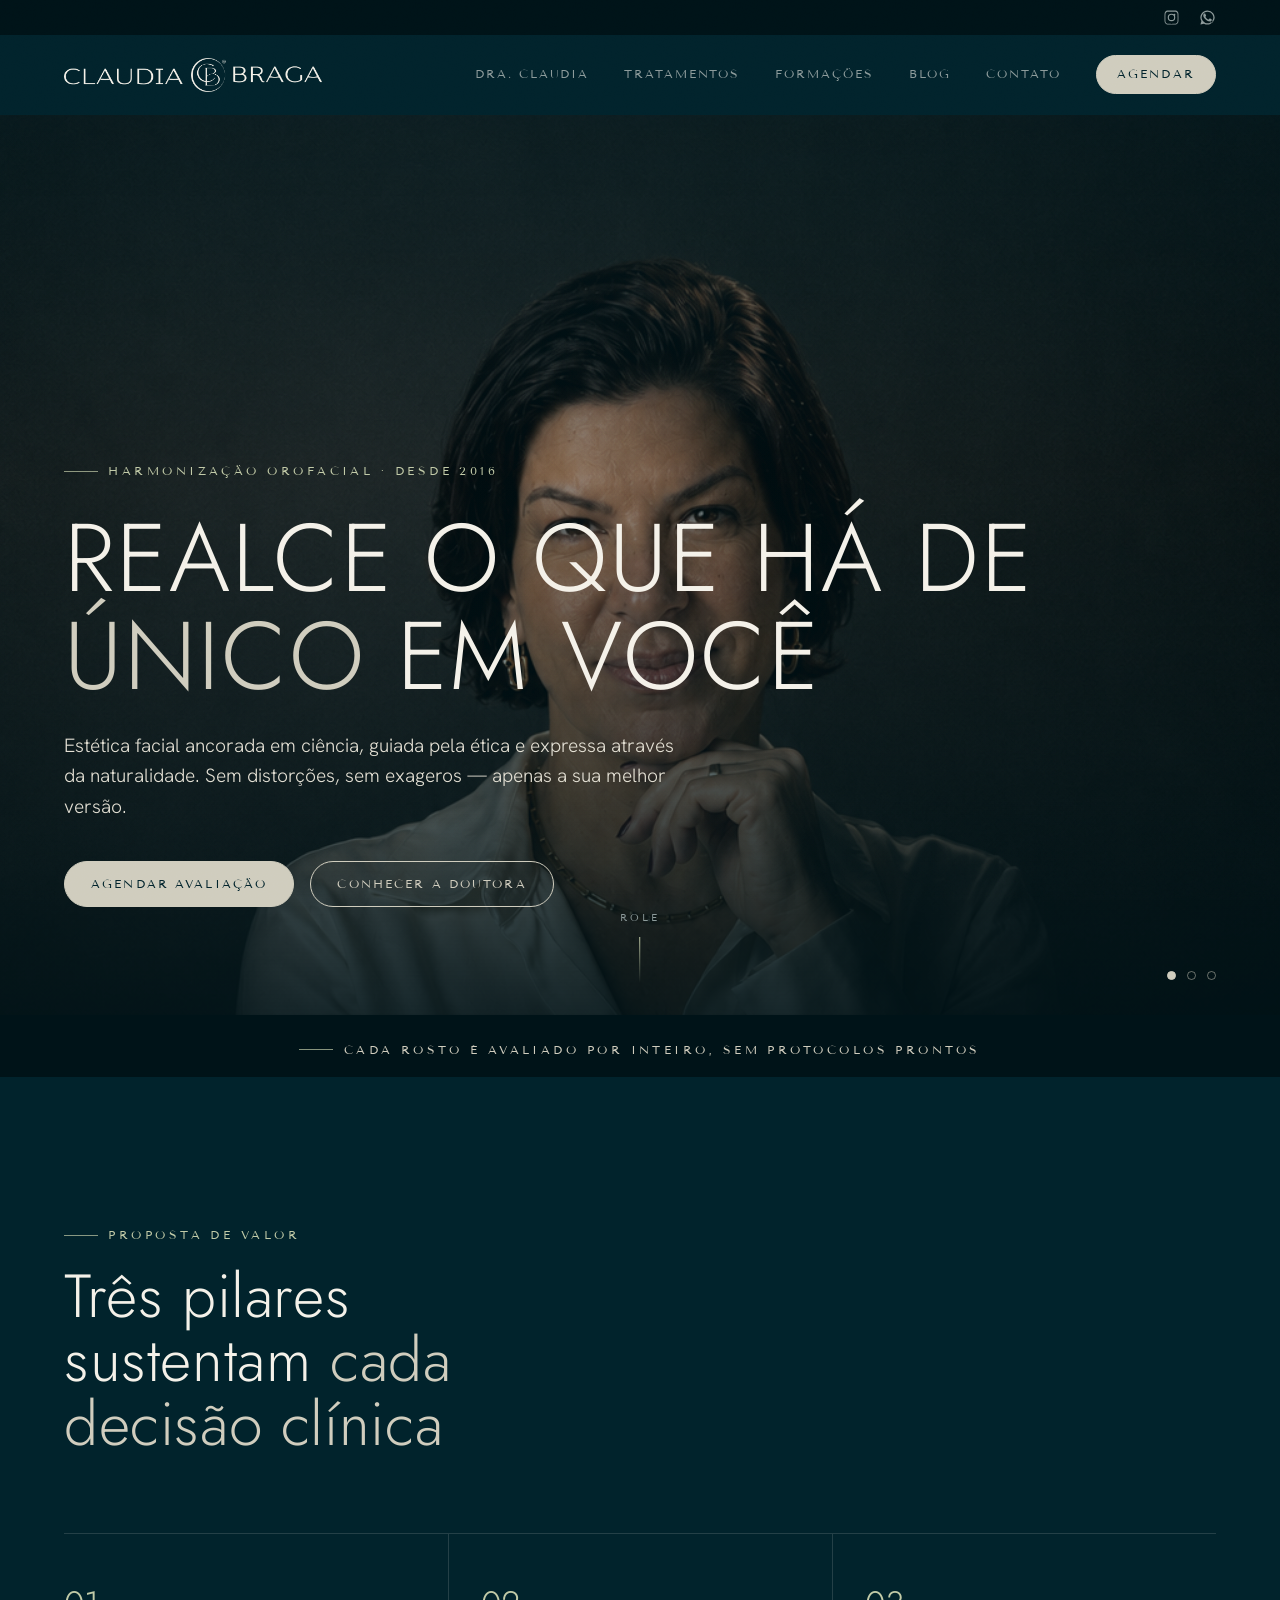
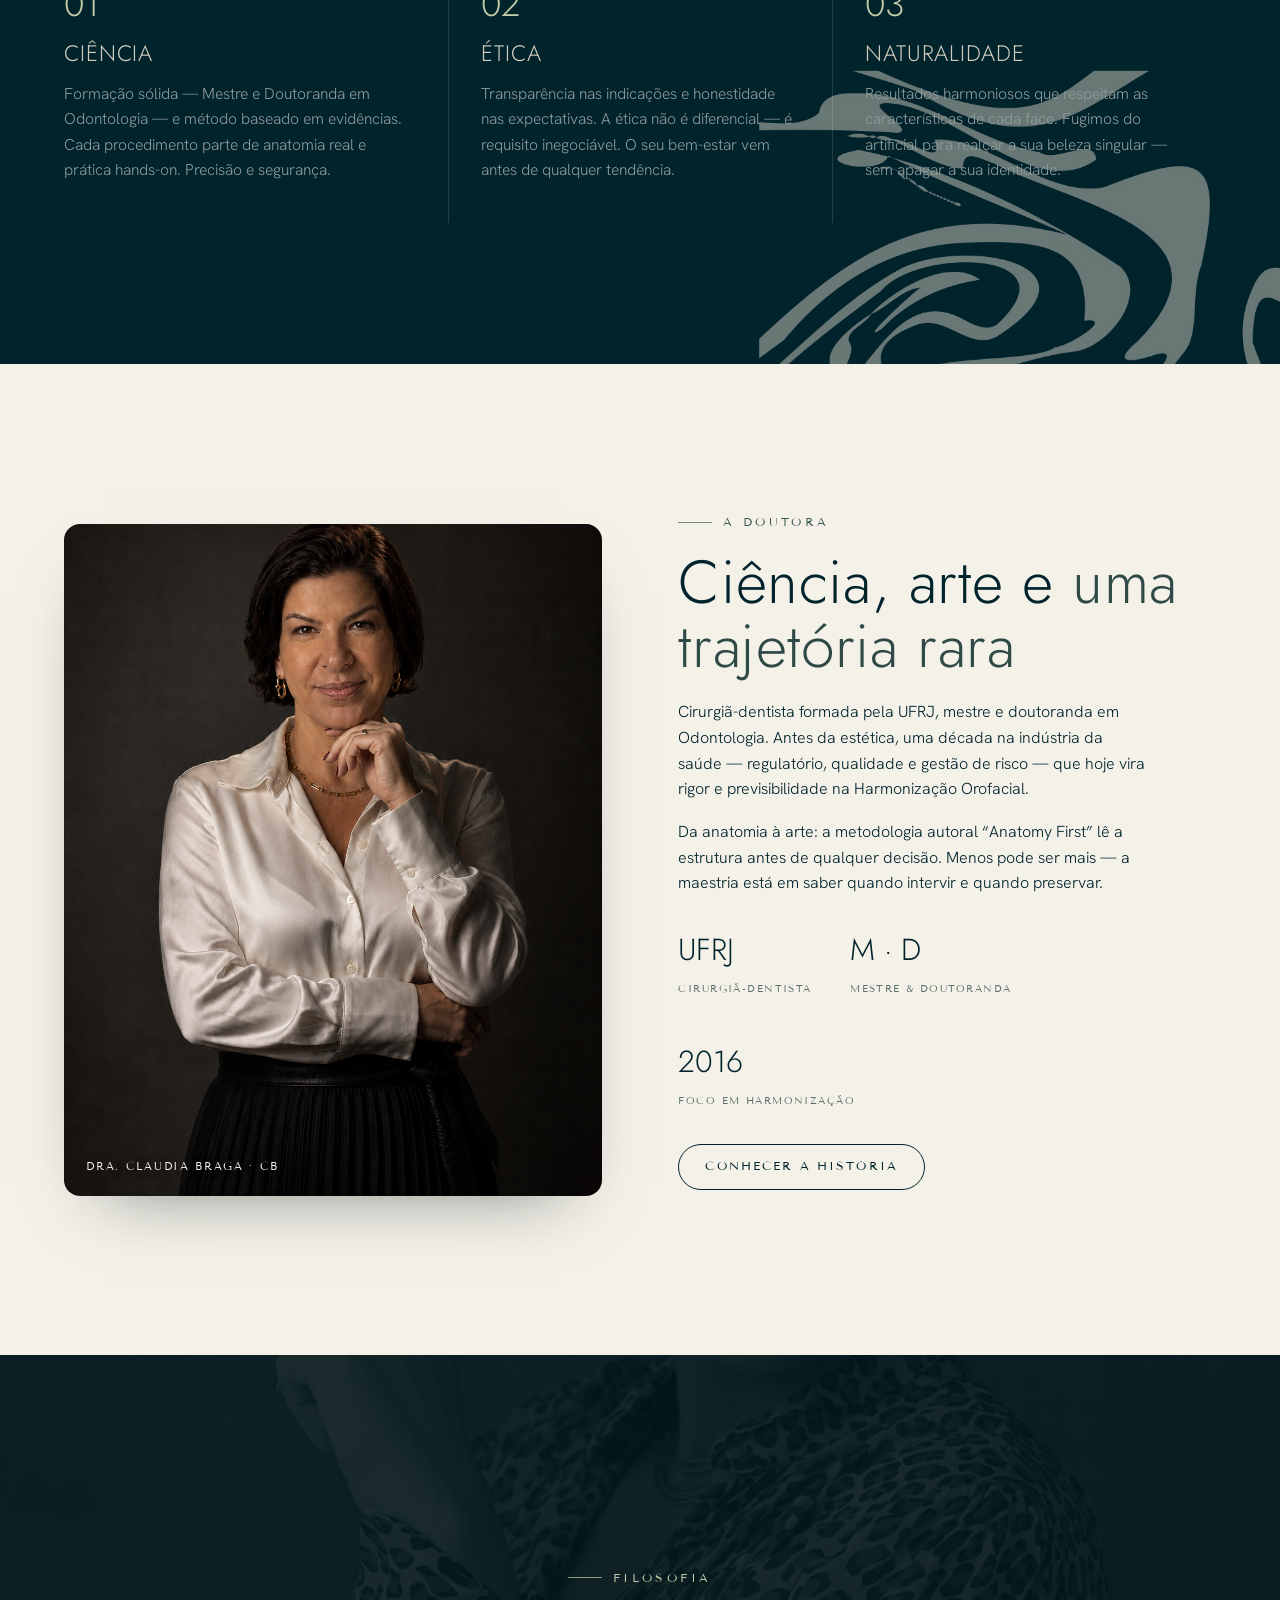
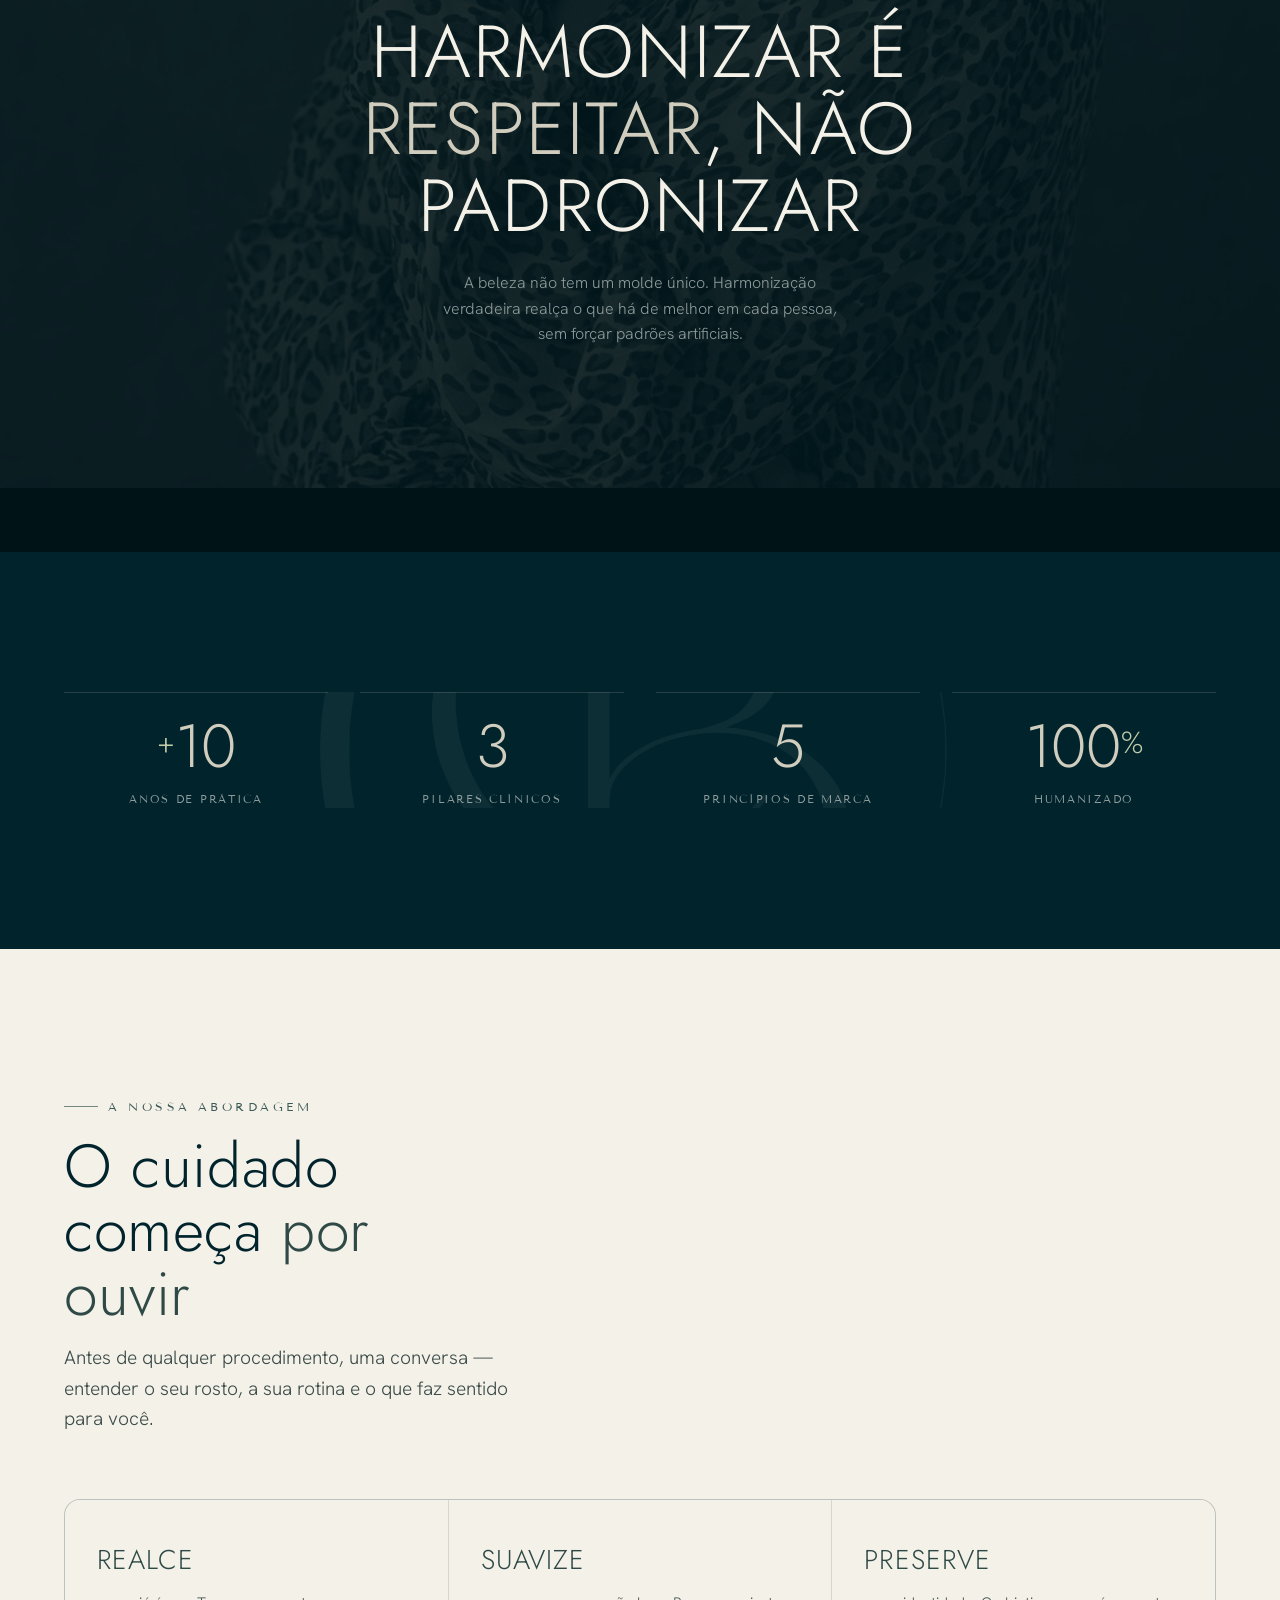
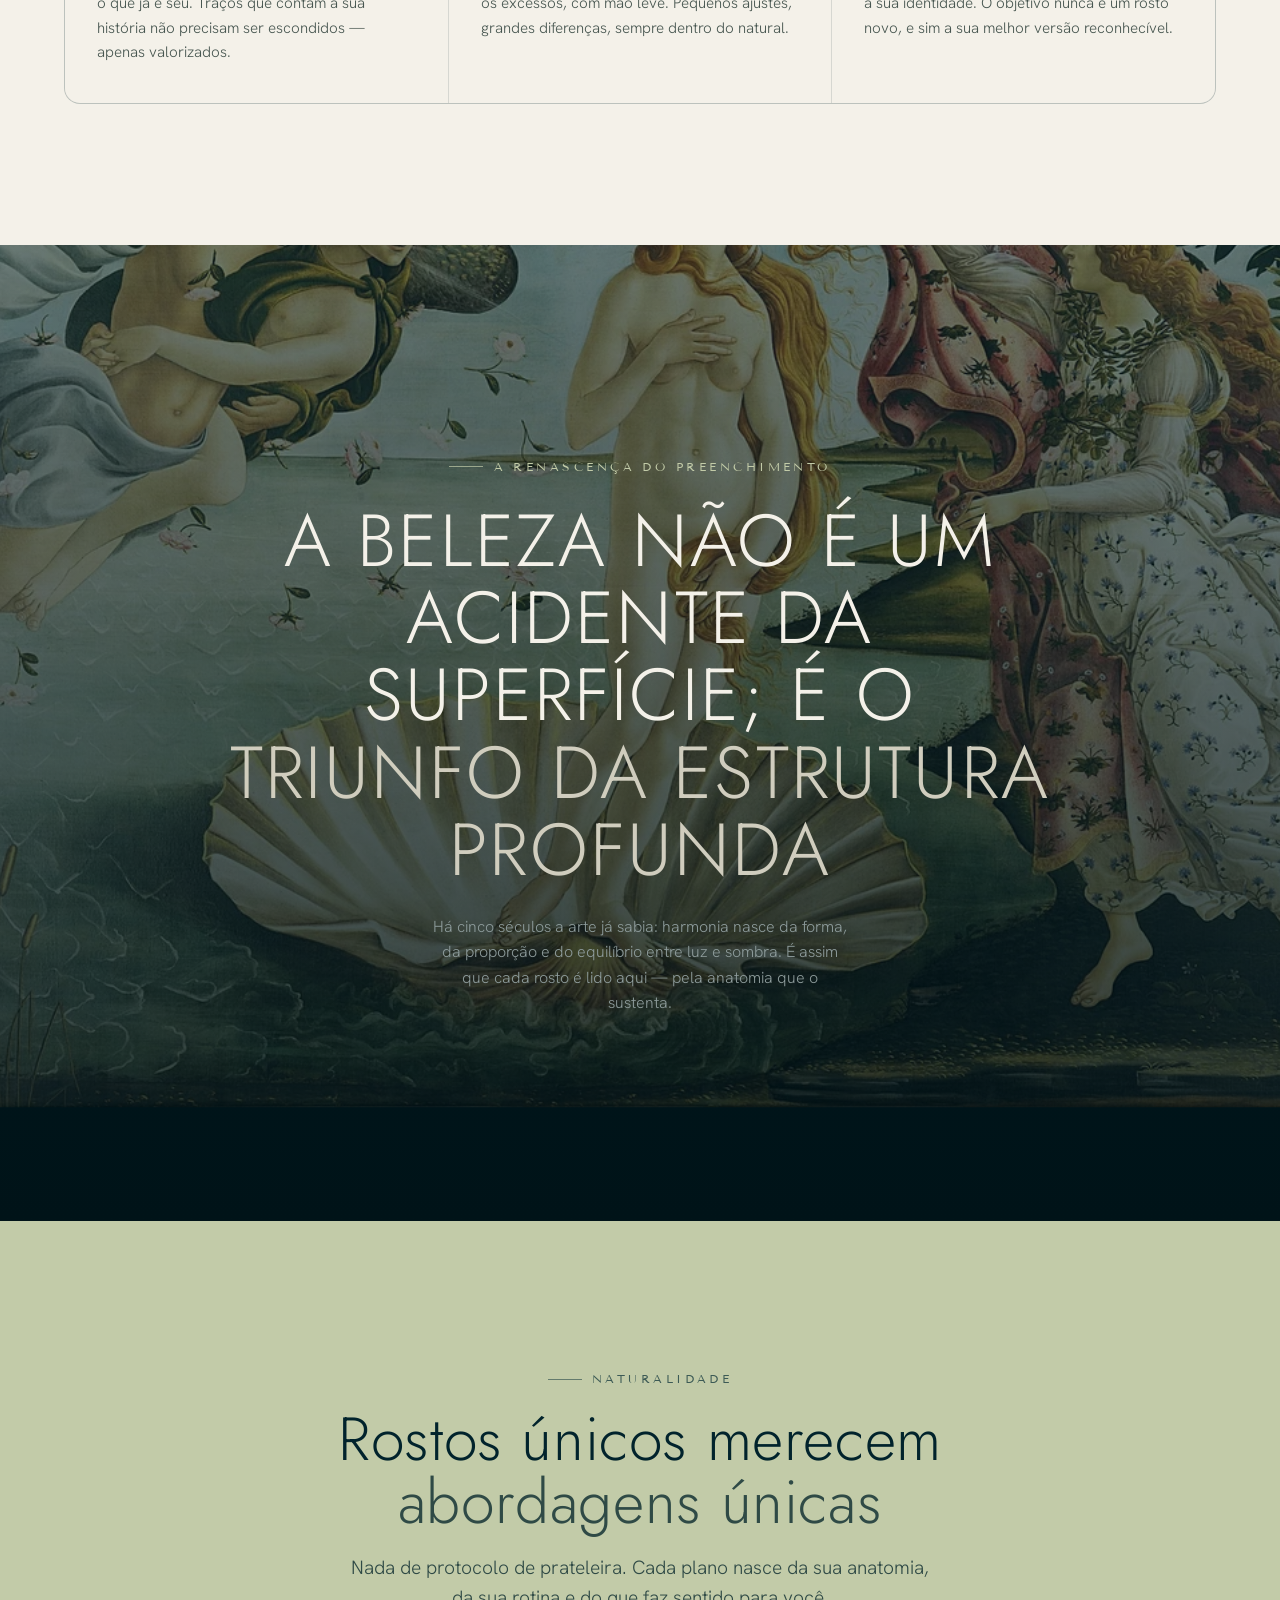
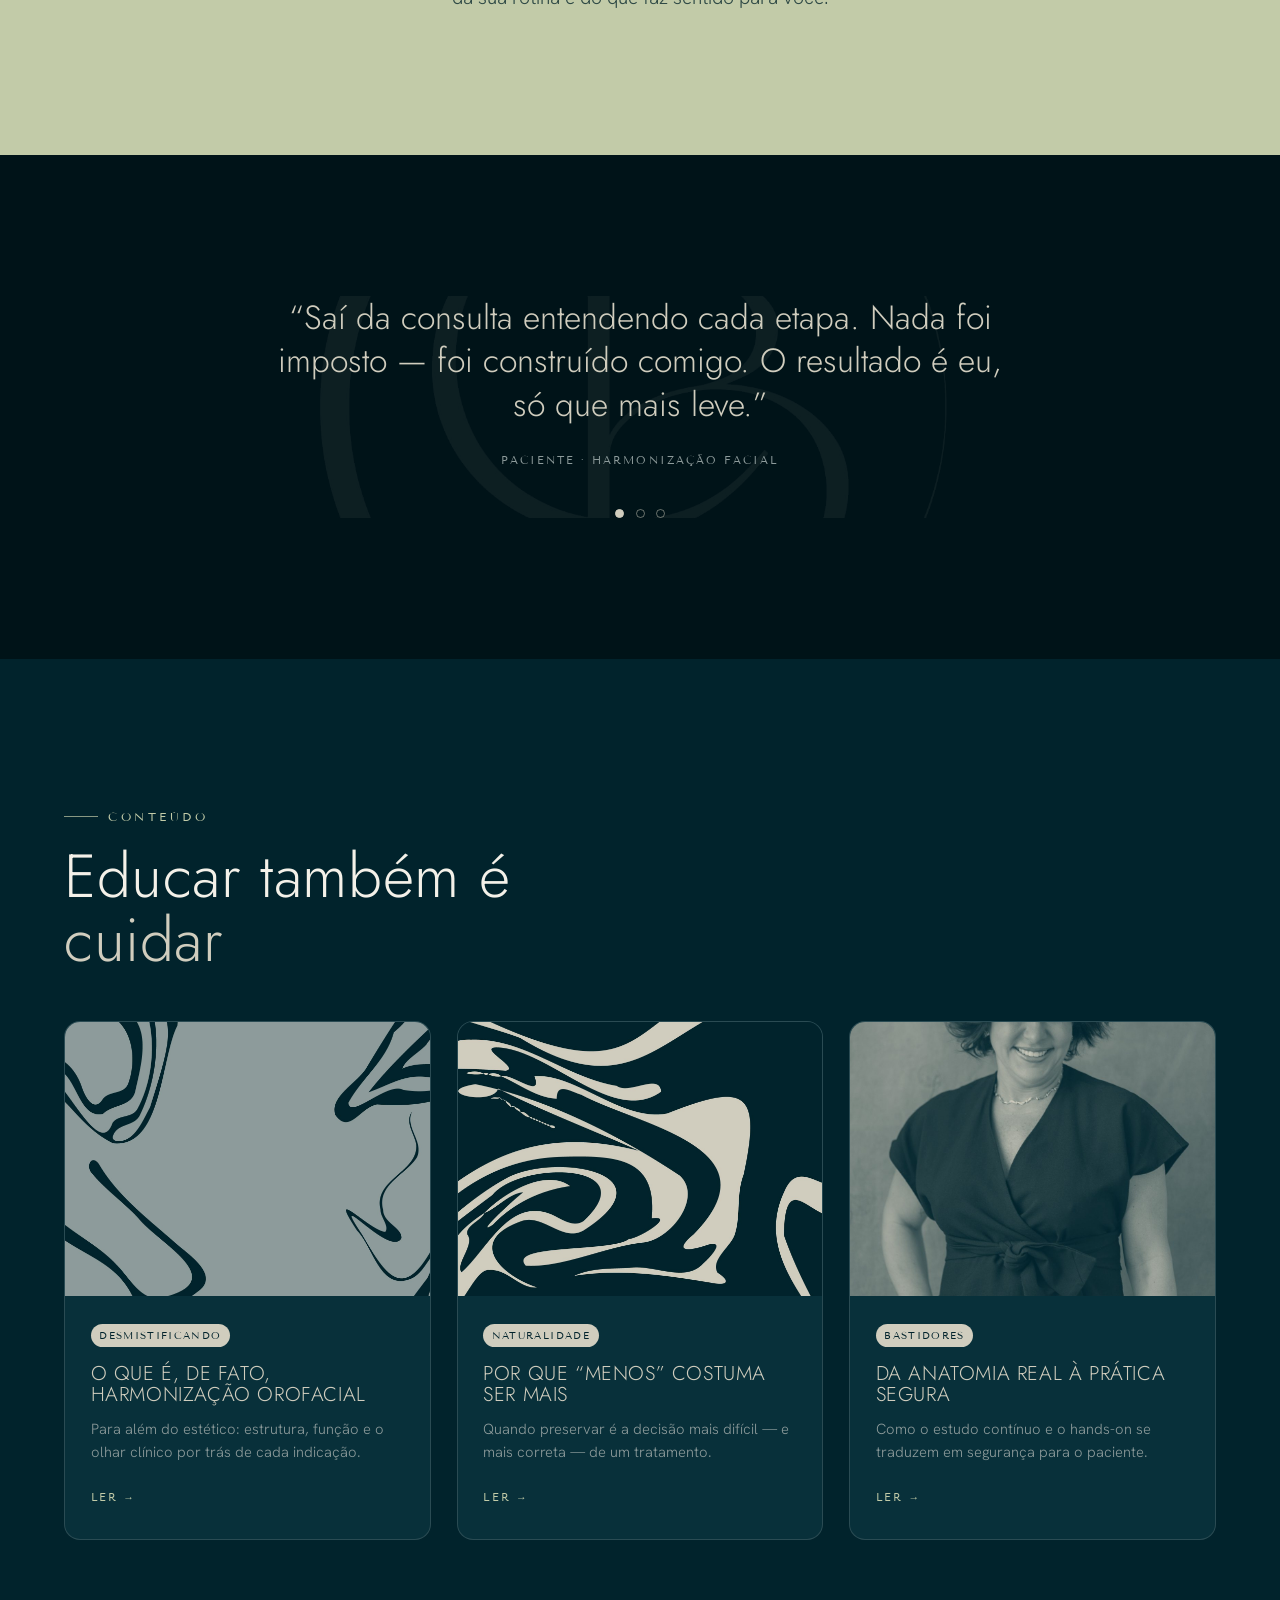
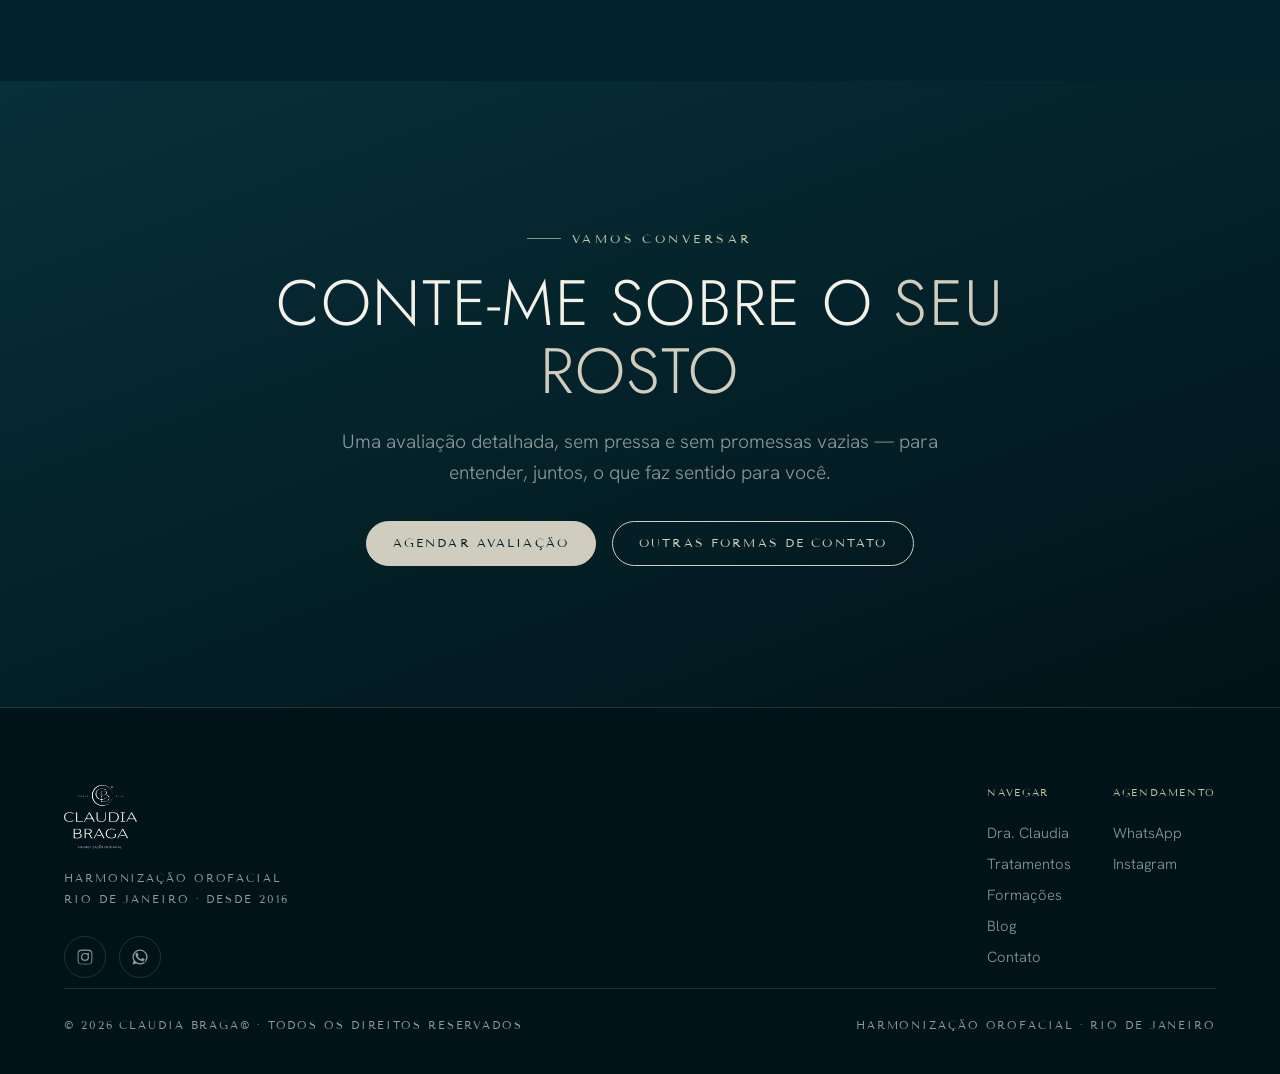
==== index.html @ 14ed25ef "Status em 03JUN26" ====
<!DOCTYPE html>
<html lang="pt-BR"><head>
<meta charset="UTF-8"><meta name="viewport" content="width=device-width, initial-scale=1">
<title>Claudia Braga® — Harmonização Orofacial | Rio de Janeiro</title><meta name="description" content="Harmonização Orofacial ancorada em ciência, ética e naturalidade. Dra. Claudia Braga.">
<link rel="icon" type="image/png" sizes="32x32" href="assets/img/logo/favicon-32.png">
<link rel="apple-touch-icon" href="assets/img/logo/favicon-180.png">
<link rel="stylesheet" href="assets/styles.css"></head><body>
<div id="loader"><img src="assets/img/logo/monograma-offwhite.png" alt="Claudia Braga"></div>
<div class="topbar"><div class="wrap">
  <div class="social"><a href="https://www.instagram.com/draclaudiabraga/" target="_blank" rel="noopener" aria-label="Instagram de Claudia Braga"><svg viewBox="0 0 24 24"><path d="M12 2.16c3.2 0 3.58.01 4.85.07 1.17.05 1.8.25 2.23.41.56.22.96.48 1.38.9.42.42.68.82.9 1.38.16.42.36 1.06.41 2.23.06 1.27.07 1.65.07 4.85s-.01 3.58-.07 4.85c-.05 1.17-.25 1.8-.41 2.23a3.7 3.7 0 01-.9 1.38 3.7 3.7 0 01-1.38.9c-.42.16-1.06.36-2.23.41-1.27.06-1.65.07-4.85.07s-3.58-.01-4.85-.07c-1.17-.05-1.8-.25-2.23-.41a3.7 3.7 0 01-1.38-.9 3.7 3.7 0 01-.9-1.38c-.16-.42-.36-1.06-.41-2.23-.06-1.27-.07-1.65-.07-4.85s.01-3.58.07-4.85c.05-1.17.25-1.8.41-2.23.22-.56.48-.96.9-1.38.42-.42.82-.68 1.38-.9.43-.16 1.06-.36 2.23-.41C8.42 2.17 8.8 2.16 12 2.16zm0 1.62c-3.15 0-3.52.01-4.76.07-.9.04-1.39.19-1.71.32-.43.17-.74.37-1.06.69-.32.32-.52.63-.69 1.06-.13.32-.28.81-.32 1.71-.06 1.24-.07 1.61-.07 4.76s.01 3.52.07 4.76c.04.9.19 1.39.32 1.71.17.43.37.74.69 1.06.32.32.63.52 1.06.69.32.13.81.28 1.71.32 1.24.06 1.61.07 4.76.07s3.52-.01 4.76-.07c.9-.04 1.39-.19 1.71-.32.43-.17.74-.37 1.06-.69.32-.32.52-.63.69-1.06.13-.32.28-.81.32-1.71.06-1.24.07-1.61.07-4.76s-.01-3.52-.07-4.76c-.04-.9-.19-1.39-.32-1.71a2.1 2.1 0 00-.69-1.06 2.1 2.1 0 00-1.06-.69c-.32-.13-.81-.28-1.71-.32-1.24-.06-1.61-.07-4.76-.07zm0 2.76a5.3 5.3 0 110 10.6 5.3 5.3 0 010-10.6zm0 1.62a3.68 3.68 0 100 7.36 3.68 3.68 0 000-7.36zm5.48-.16a1.24 1.24 0 11-2.48 0 1.24 1.24 0 012.48 0z"/></svg></a><a href="https://wa.me/5521991249832" target="_blank" rel="noopener" aria-label="WhatsApp"><svg viewBox="0 0 24 24"><path d="M17.5 14.4c-.3-.15-1.77-.87-2.04-.97-.27-.1-.47-.15-.67.15-.2.3-.77.97-.95 1.17-.17.2-.35.22-.65.07-.3-.15-1.26-.46-2.4-1.48-.89-.79-1.49-1.77-1.66-2.07-.17-.3-.02-.46.13-.61.13-.13.3-.35.45-.52.15-.17.2-.3.3-.5.1-.2.05-.37-.02-.52-.07-.15-.67-1.62-.92-2.22-.24-.58-.49-.5-.67-.51l-.57-.01c-.2 0-.52.07-.8.37-.27.3-1.04 1.02-1.04 2.48 0 1.46 1.07 2.88 1.22 3.08.15.2 2.1 3.2 5.08 4.49.71.31 1.26.49 1.69.62.71.23 1.36.2 1.87.12.57-.08 1.77-.72 2.02-1.42.25-.7.25-1.3.17-1.42-.07-.12-.27-.2-.57-.35zM12 2a10 10 0 00-8.6 15.06L2 22l5.06-1.33A10 10 0 1012 2zm0 1.8a8.2 8.2 0 016.96 12.54l-.2.32.79 2.88-2.96-.78-.31.18A8.2 8.2 0 1112 3.8z"/></svg></a></div>
</div></div><header><div class="wrap nav">
  <a href="index.html" aria-label="Claudia Braga"><img class="logo" src="assets/img/logo/horizontal-offwhite.png" alt="Claudia Braga"></a>
  <nav class="menu"><a class="link" href="sobre.html">Dra. Claudia</a><a class="link" href="procedimentos.html">Tratamentos</a><a class="link" href="formacao.html">Formações</a><a class="link" href="conteudo.html">Blog</a><a class="link" href="contato.html">Contato</a><a class="btn solid" href="https://wa.me/5521991249832" target="_blank" rel="noopener">Agendar</a></nav>
  <button class="burger" aria-label="Menu"><span></span><span></span><span></span></button>
</div></header>
<nav class="mobile-menu"><a href="sobre.html">Dra. Claudia</a><a href="procedimentos.html">Tratamentos</a><a href="formacao.html">Formações</a><a href="conteudo.html">Blog</a><a href="contato.html">Contato</a><a href="https://wa.me/5521991249832" target="_blank" rel="noopener">Agendar</a></nav><section class="hero"><div class="slides">
  <div class="slide active"><img src="assets/img/fotos/claudia-real-01.png" alt="Dra. Claudia Braga"></div>
  <div class="slide"><img src="assets/img/fotos/claudia-real-02.png" alt="Dra. Claudia Braga"></div>
  <div class="slide"><img src="assets/img/fotos/claudia-real-03.png" alt="Dra. Claudia Braga"></div>
</div><div class="wrap">
  <span class="eyebrow reveal in">Harmonização Orofacial · desde 2016</span>
  <h1 class="h-display reveal in" data-d="1">Realce o que há de <em>único</em> em você</h1>
  <p class="lead reveal in" data-d="2">Estética facial ancorada em ciência, guiada pela ética e expressa através da naturalidade. Sem distorções, sem exageros — apenas a sua melhor versão.</p>
  <div class="cta-row reveal in" data-d="3"><a class="btn solid" href="https://wa.me/5521991249832" target="_blank" rel="noopener">Agendar avaliação</a><a class="btn" href="sobre.html">Conhecer a Doutora</a></div>
</div><div class="dots"></div><div class="scroll-cue"><span>Role</span><span class="bar"></span></div></section>

<div class="sec deep" style="padding-block:1.1rem;text-align:center"><div class="wrap"><span class="eyebrow center" style="color:var(--cb-beige)">Cada rosto é avaliado por inteiro, sem protocolos prontos</span></div></div>

<section class="sec dark" style="overflow:hidden"><div class="pattern-corner br"><img src="assets/img/patterns/pattern02.png" alt=""></div><div class="wrap">
  <div class="reveal" style="max-width:60ch;margin-bottom:clamp(3rem,6vw,5rem)"><span class="eyebrow">Proposta de valor</span><h2 class="h1" style="margin-top:1.3rem">Três pilares sustentam <em>cada decisão clínica</em></h2></div>
  <div class="cols-3">
    <div class="pilar reveal" data-d="1"><div class="num">01</div><h3>Ciência</h3><p>Formação sólida — Mestre e Doutoranda em Odontologia — e método baseado em evidências. Cada procedimento parte de anatomia real e prática hands-on. Precisão e segurança.</p></div>
    <div class="pilar reveal" data-d="2"><div class="num">02</div><h3>Ética</h3><p>Transparência nas indicações e honestidade nas expectativas. A ética não é diferencial — é requisito inegociável. O seu bem-estar vem antes de qualquer tendência.</p></div>
    <div class="pilar reveal" data-d="3"><div class="num">03</div><h3>Naturalidade</h3><p>Resultados harmoniosos que respeitam as características de cada face. Fugimos do artificial para realçar a sua beleza singular — sem apagar a sua identidade.</p></div>
  </div></div></section>

<section class="sec light on-light"><div class="wrap split">
  <div class="media reveal"><img src="assets/img/fotos/claudia-real-01.png" alt="Dra. Claudia Braga"><span class="tag">Dra. Claudia Braga · CB</span></div>
  <div><span class="eyebrow reveal">A Doutora</span><h2 class="h1 reveal" data-d="1" style="margin-top:1.2rem">Ciência, arte e <em>uma trajetória rara</em></h2>
  <p class="reveal" data-d="2">Cirurgiã-dentista formada pela UFRJ, mestre e doutoranda em Odontologia. Antes da estética, uma década na indústria da saúde — regulatório, qualidade e gestão de risco — que hoje vira rigor e previsibilidade na Harmonização Orofacial.</p>
  <p class="reveal" data-d="2">Da anatomia à arte: a metodologia autoral “Anatomy First” lê a estrutura antes de qualquer decisão. Menos pode ser mais — a maestria está em saber quando intervir e quando preservar.</p>
  <div class="facts reveal" data-d="3"><div><span class="k">UFRJ</span><span class="l">cirurgiã-dentista</span></div><div><span class="k">M · D</span><span class="l">mestre &amp; doutoranda</span></div><div><span class="k">2016</span><span class="l">foco em harmonização</span></div></div>
  <p style="margin-top:2rem"><a class="btn reveal" data-d="3" href="sobre.html">Conhecer a história</a></p></div>
</div></section>

<section class="banda"><div class="bg"><img src="assets/img/fotos/duotone/claudia-08-duo.jpg" alt=""></div><div class="wrap">
  <span class="eyebrow center reveal">Filosofia</span><h2 class="reveal" data-d="1">Harmonizar é <em>respeitar</em>, não padronizar</h2>
  <p class="reveal" data-d="2">A beleza não tem um molde único. Harmonização verdadeira realça o que há de melhor em cada pessoa, sem forçar padrões artificiais.</p></div></section>

<section class="sec dark"><div class="wrap"><div class="watermark"><img src="assets/img/logo/monograma-offwhite.png" alt=""></div>
  <div class="stats">
    <div class="stat reveal"><div class="n"><span class="pre">+</span><span class="count" data-to="10">0</span></div><div class="c">Anos de prática</div></div>
    <div class="stat reveal" data-d="1"><div class="n"><span class="count" data-to="3">0</span></div><div class="c">Pilares clínicos</div></div>
    <div class="stat reveal" data-d="2"><div class="n"><span class="count" data-to="5">0</span></div><div class="c">Princípios de marca</div></div>
    <div class="stat reveal" data-d="3"><div class="n">100<span class="pre">%</span></div><div class="c">Humanizado</div></div>
  </div></div></section>

<section class="sec light on-light"><div class="wrap">
  <div class="reveal" style="max-width:50ch;margin-bottom:clamp(2.6rem,5vw,4rem)"><span class="eyebrow">A nossa abordagem</span><h2 class="h1" style="margin-top:1.2rem">O cuidado começa <em>por ouvir</em></h2><p class="lead" style="margin-top:1rem">Antes de qualquer procedimento, uma conversa — entender o seu rosto, a sua rotina e o que faz sentido para você.</p></div>
  <div class="verbs">
    <div class="verb reveal" data-d="1"><div class="v">Realce</div><p>o que já é seu. Traços que contam a sua história não precisam ser escondidos — apenas valorizados.</p></div>
    <div class="verb reveal" data-d="2"><div class="v">Suavize</div><p>os excessos, com mão leve. Pequenos ajustes, grandes diferenças, sempre dentro do natural.</p></div>
    <div class="verb reveal" data-d="3"><div class="v">Preserve</div><p>a sua identidade. O objetivo nunca é um rosto novo, e sim a sua melhor versão reconhecível.</p></div>
  </div></div></section>

<section class="banda art"><div class="bg"><img src="assets/img/arte/botticelli-venus.png" alt="O Nascimento de Vênus, de Sandro Botticelli"></div><div class="wrap">
  <span class="eyebrow center reveal">A Renascença do preenchimento</span>
  <h2 class="reveal" data-d="1">A beleza não é um acidente da superfície; é o <em>triunfo da estrutura profunda</em></h2>
  <p class="reveal" data-d="2">Há cinco séculos a arte já sabia: harmonia nasce da forma, da proporção e do equilíbrio entre luz e sombra. É assim que cada rosto é lido aqui — pela anatomia que o sustenta.</p></div></section>

<section class="sec mint on-light"><div class="wrap" style="text-align:center">
  <span class="eyebrow center reveal">Naturalidade</span>
  <h2 class="h1 reveal" data-d="1" style="margin-top:1.2rem;max-width:22ch;margin-inline:auto">Rostos únicos merecem <em>abordagens únicas</em></h2>
  <p class="lead reveal" data-d="2" style="margin:1.1rem auto 0;max-width:54ch">Nada de protocolo de prateleira. Cada plano nasce da sua anatomia, da sua rotina e do que faz sentido para você.</p>
</div></section>

<section class="sec deep"><div class="wrap"><div class="watermark"><img src="assets/img/logo/monograma-offwhite.png" alt=""></div>
  <div class="testi reveal">
    <div class="item active"><blockquote>“Saí da consulta entendendo cada etapa. Nada foi imposto — foi construído comigo. O resultado é eu, só que mais leve.”</blockquote><div class="who">Paciente · Harmonização facial</div></div>
    <div class="item"><blockquote>“A naturalidade é o que mais me marcou. Ninguém percebeu o que eu fiz — só que eu estava bem.”</blockquote><div class="who">Paciente · Avaliação facial</div></div>
    <div class="item"><blockquote>“Senti segurança do início ao fim. Ciência e cuidado na mesma conversa.”</blockquote><div class="who">Paciente · Acompanhamento</div></div>
    <div class="nav"></div>
  </div></div></section>

<section class="sec dark"><div class="wrap">
  <div class="reveal" style="max-width:58ch;margin-bottom:3rem"><span class="eyebrow">Conteúdo</span><h2 class="h1" style="margin-top:1.2rem">Educar também é <em>cuidar</em></h2></div>
  <div class="grid-cards">
    <a class="card reveal" data-d="1" href="conteudo.html"><div class="thumb"><img src="assets/img/patterns/pattern01.png" alt=""></div><div class="body"><span class="badge" style="position:static;display:inline-block;margin-bottom:1rem">Desmistificando</span><h3>O que é, de fato, Harmonização Orofacial</h3><p>Para além do estético: estrutura, função e o olhar clínico por trás de cada indicação.</p><span class="more">Ler →</span></div></a>
    <a class="card reveal" data-d="2" href="conteudo.html"><div class="thumb"><img src="assets/img/patterns/pattern02.png" alt=""></div><div class="body"><span class="badge" style="position:static;display:inline-block;margin-bottom:1rem">Naturalidade</span><h3>Por que “menos” costuma ser mais</h3><p>Quando preservar é a decisão mais difícil — e mais correta — de um tratamento.</p><span class="more">Ler →</span></div></a>
    <a class="card reveal" data-d="3" href="conteudo.html"><div class="thumb"><img src="assets/img/fotos/duotone/claudia-13-duo.jpg" alt=""></div><div class="body"><span class="badge" style="position:static;display:inline-block;margin-bottom:1rem">Bastidores</span><h3>Da anatomia real à prática segura</h3><p>Como o estudo contínuo e o hands-on se traduzem em segurança para o paciente.</p><span class="more">Ler →</span></div></a>
  </div></div></section>
<section class="sec cta-band"><div class="wrap">
  <span class="eyebrow center reveal">Vamos conversar</span>
  <h2 class="reveal" data-d="1">Conte-me sobre o <em>seu rosto</em></h2>
  <p class="lead reveal" data-d="2" style="margin:0 auto;text-align:center">Uma avaliação detalhada, sem pressa e sem promessas vazias — para entender, juntos, o que faz sentido para você.</p>
  <div class="cta-row reveal" data-d="3"><a class="btn solid" href="https://wa.me/5521991249832" target="_blank" rel="noopener">Agendar avaliação</a><a class="btn" href="contato.html">Outras formas de contato</a></div>
</div></section><footer><div class="wrap"><div class="foot">
  <div>
    <img class="logo" src="assets/img/logo/lockup-offwhite.png" alt="Claudia Braga — Harmonização Orofacial">
    <div class="tag">Harmonização Orofacial<br>Rio de Janeiro · desde 2016</div>
    <div class="social-btns">
      <a class="sbtn" href="https://www.instagram.com/draclaudiabraga/" target="_blank" rel="noopener" aria-label="Instagram de Claudia Braga"><svg viewBox="0 0 24 24"><path d="M12 2.16c3.2 0 3.58.01 4.85.07 1.17.05 1.8.25 2.23.41.56.22.96.48 1.38.9.42.42.68.82.9 1.38.16.42.36 1.06.41 2.23.06 1.27.07 1.65.07 4.85s-.01 3.58-.07 4.85c-.05 1.17-.25 1.8-.41 2.23a3.7 3.7 0 01-.9 1.38 3.7 3.7 0 01-1.38.9c-.42.16-1.06.36-2.23.41-1.27.06-1.65.07-4.85.07s-3.58-.01-4.85-.07c-1.17-.05-1.8-.25-2.23-.41a3.7 3.7 0 01-1.38-.9 3.7 3.7 0 01-.9-1.38c-.16-.42-.36-1.06-.41-2.23-.06-1.27-.07-1.65-.07-4.85s.01-3.58.07-4.85c.05-1.17.25-1.8.41-2.23.22-.56.48-.96.9-1.38.42-.42.82-.68 1.38-.9.43-.16 1.06-.36 2.23-.41C8.42 2.17 8.8 2.16 12 2.16zm0 1.62c-3.15 0-3.52.01-4.76.07-.9.04-1.39.19-1.71.32-.43.17-.74.37-1.06.69-.32.32-.52.63-.69 1.06-.13.32-.28.81-.32 1.71-.06 1.24-.07 1.61-.07 4.76s.01 3.52.07 4.76c.04.9.19 1.39.32 1.71.17.43.37.74.69 1.06.32.32.63.52 1.06.69.32.13.81.28 1.71.32 1.24.06 1.61.07 4.76.07s3.52-.01 4.76-.07c.9-.04 1.39-.19 1.71-.32.43-.17.74-.37 1.06-.69.32-.32.52-.63.69-1.06.13-.32.28-.81.32-1.71.06-1.24.07-1.61.07-4.76s-.01-3.52-.07-4.76c-.04-.9-.19-1.39-.32-1.71a2.1 2.1 0 00-.69-1.06 2.1 2.1 0 00-1.06-.69c-.32-.13-.81-.28-1.71-.32-1.24-.06-1.61-.07-4.76-.07zm0 2.76a5.3 5.3 0 110 10.6 5.3 5.3 0 010-10.6zm0 1.62a3.68 3.68 0 100 7.36 3.68 3.68 0 000-7.36zm5.48-.16a1.24 1.24 0 11-2.48 0 1.24 1.24 0 012.48 0z"/></svg></a>
      <a class="sbtn" href="https://wa.me/5521991249832" target="_blank" rel="noopener" aria-label="WhatsApp"><svg viewBox="0 0 24 24"><path d="M17.5 14.4c-.3-.15-1.77-.87-2.04-.97-.27-.1-.47-.15-.67.15-.2.3-.77.97-.95 1.17-.17.2-.35.22-.65.07-.3-.15-1.26-.46-2.4-1.48-.89-.79-1.49-1.77-1.66-2.07-.17-.3-.02-.46.13-.61.13-.13.3-.35.45-.52.15-.17.2-.3.3-.5.1-.2.05-.37-.02-.52-.07-.15-.67-1.62-.92-2.22-.24-.58-.49-.5-.67-.51l-.57-.01c-.2 0-.52.07-.8.37-.27.3-1.04 1.02-1.04 2.48 0 1.46 1.07 2.88 1.22 3.08.15.2 2.1 3.2 5.08 4.49.71.31 1.26.49 1.69.62.71.23 1.36.2 1.87.12.57-.08 1.77-.72 2.02-1.42.25-.7.25-1.3.17-1.42-.07-.12-.27-.2-.57-.35zM12 2a10 10 0 00-8.6 15.06L2 22l5.06-1.33A10 10 0 1012 2zm0 1.8a8.2 8.2 0 016.96 12.54l-.2.32.79 2.88-2.96-.78-.31.18A8.2 8.2 0 1112 3.8z"/></svg></a>
    </div>
  </div>
  <div class="links">
    <div class="group"><h4>Navegar</h4><a href="sobre.html">Dra. Claudia</a><a href="procedimentos.html">Tratamentos</a><a href="formacao.html">Formações</a><a href="conteudo.html">Blog</a><a href="contato.html">Contato</a></div>
    <div class="group"><h4>Agendamento</h4><a href="https://wa.me/5521991249832" target="_blank" rel="noopener">WhatsApp</a><a href="https://www.instagram.com/draclaudiabraga/" target="_blank" rel="noopener">Instagram</a></div>
  </div>
</div>
<div class="base"><span>© 2026 Claudia Braga® · Todos os direitos reservados</span><span>Harmonização Orofacial · Rio de Janeiro</span></div>
</div></footer>
<script src="assets/app.js"></script></body></html>
---- assets/styles.css ----
/* =====================================================================
   CLAUDIA BRAGA® — styles.css  (fundação compilada do DESIGN_SYSTEM.md)
   Trocar fontes originais (Resort/Audrey) = editar só o @import abaixo.
   ===================================================================== */
@import url("https://fonts.googleapis.com/css2?family=Jost:wght@300;400;500&family=Tenor+Sans&family=Hanken+Grotesk:wght@300;400;500&display=swap");

:root{
  /* cor (valores reais extraídos dos arquivos de marca) */
  --cb-petrol:#01232C; --cb-petrol-700:#08303A; --cb-petrol-900:#001318;
  --cb-sage:#8D9B9B; --cb-sage-300:#B3BEBD; --cb-mint:#C2CBA8;
  --cb-beige:#D0CDBE; --cb-beige-200:#E3E0D4; --cb-offwhite:#F4F1E9; --cb-ink:#000;
  --ink-soft:#3A4A47;
  --line-on-dark:rgba(244,241,233,.14); --line-on-light:rgba(1,35,44,.12);
  /* tipo */
  --cb-display:"Jost","Resort Sans",system-ui,sans-serif;
  --cb-detail:"Tenor Sans","Audrey Sans",serif;
  --cb-body:-apple-system,"SF Pro Display","Hanken Grotesk",system-ui,sans-serif;
  --fs-display:clamp(2.8rem,7.5vw,6rem); --fs-h1:clamp(2.1rem,5vw,3.8rem);
  --fs-h2:clamp(1.7rem,3.4vw,2.7rem); --fs-h3:clamp(1.3rem,2vw,1.7rem);
  --fs-lead:clamp(1.05rem,1.5vw,1.25rem); --fs-eyebrow:.72rem;
  /* espaço */
  --maxw:1280px; --maxw-narrow:760px; --gutter:clamp(20px,5vw,80px);
  --section-y:clamp(80px,11vw,180px); --radius:16px; --radius-pill:999px;
  --shadow-soft:0 30px 70px -40px rgba(0,20,24,.55);
  /* motion */
  --ease:cubic-bezier(.22,.61,.36,1); --dur:.9s; --dur-fast:.4s;
}

*{margin:0;padding:0;box-sizing:border-box}
html{scroll-behavior:smooth}
body{font-family:var(--cb-body);font-weight:300;line-height:1.6;color:var(--cb-offwhite);
  background:var(--cb-petrol);-webkit-font-smoothing:antialiased;overflow-x:hidden}
img{display:block;max-width:100%}
a{color:inherit;text-decoration:none}
::selection{background:var(--cb-beige);color:var(--cb-petrol)}

/* grão atmosférico */
body::after{content:"";position:fixed;inset:0;pointer-events:none;z-index:9999;opacity:.035;
  background-image:url("data:image/svg+xml,%3Csvg xmlns='http://www.w3.org/2000/svg' width='160' height='160'%3E%3Cfilter id='n'%3E%3CfeTurbulence type='fractalNoise' baseFrequency='.9' numOctaves='3'/%3E%3C/filter%3E%3Crect width='100%25' height='100%25' filter='url(%23n)'/%3E%3C/svg%3E");mix-blend-mode:overlay}

/* ---------- base utils ---------- */
.wrap{max-width:var(--maxw);margin:0 auto;padding-inline:var(--gutter)}
.narrow{max-width:var(--maxw-narrow)}
h1,h2,h3{font-family:var(--cb-display);font-weight:300;line-height:1.05;letter-spacing:.01em}
.h-display{font-size:var(--fs-display);text-transform:uppercase;letter-spacing:.02em;line-height:1.02}
.h1{font-size:var(--fs-h1)} .h2{font-size:var(--fs-h2)} .h3{font-size:var(--fs-h3)}
.serif-quote{font-family:var(--cb-display);text-transform:uppercase;letter-spacing:.03em}
.lead{font-size:var(--fs-lead);color:var(--cb-sage);max-width:56ch}
.muted{color:var(--cb-sage)}
em{font-style:normal;color:var(--cb-beige)}

.eyebrow{font-family:var(--cb-detail);text-transform:uppercase;letter-spacing:.3em;
  font-size:var(--fs-eyebrow);color:var(--cb-mint);display:inline-flex;align-items:center;gap:.9em}
.eyebrow::before{content:"";width:34px;height:1px;background:var(--cb-mint);opacity:.7}
.eyebrow.center{justify-content:center}
.on-light .eyebrow{color:#3c5a55}.on-light .eyebrow::before{background:#3c5a55}

/* botão */
.btn{font-family:var(--cb-detail);text-transform:uppercase;letter-spacing:.18em;font-size:.74rem;
  display:inline-block;padding:1.05em 2.2em;border-radius:var(--radius-pill);position:relative;
  overflow:hidden;border:1px solid var(--cb-beige);color:var(--cb-beige);transition:color .5s var(--ease);z-index:0;cursor:pointer;background:none}
.btn::before{content:"";position:absolute;inset:0;background:var(--cb-beige);transform:translateY(101%);transition:transform .5s var(--ease);z-index:-1}
.btn:hover{color:var(--cb-petrol)} .btn:hover::before{transform:translateY(0)}
.btn.solid{background:var(--cb-beige);color:var(--cb-petrol)}
.btn.solid::before{background:var(--cb-petrol-900)} .btn.solid:hover{color:var(--cb-beige)}
.on-light .btn{border-color:var(--cb-petrol);color:var(--cb-petrol)}
.on-light .btn::before{background:var(--cb-petrol)}.on-light .btn:hover{color:var(--cb-offwhite)}
.on-light .btn.solid{background:var(--cb-petrol);color:var(--cb-offwhite)}

/* reveal */
.reveal{opacity:0;transform:translateY(34px);transition:opacity var(--dur) var(--ease),transform var(--dur) var(--ease)}
.reveal.in{opacity:1;transform:none}
.reveal[data-d="1"]{transition-delay:.1s}.reveal[data-d="2"]{transition-delay:.22s}
.reveal[data-d="3"]{transition-delay:.34s}.reveal[data-d="4"]{transition-delay:.46s}

/* seções claras/escuras */
.sec{padding-block:var(--section-y);position:relative}
.sec.light{background:var(--cb-offwhite);color:var(--cb-petrol)}
.sec.light .lead,.sec.light .muted{color:var(--ink-soft)}
.sec.light em{color:#2f4a46}
.sec.beige{background:var(--cb-beige-200);color:var(--cb-petrol)}
.sec.dark{background:var(--cb-petrol)} .sec.deep{background:var(--cb-petrol-900)}
/* seção menta (respiro claro — texto petróleo, nunca branco) */
.sec.mint{background:var(--cb-mint);color:var(--cb-petrol)}
.sec.mint .lead,.sec.mint .muted{color:#2f4a46}
.sec.mint em{color:#2f4a46}
/* pattern de fundo sangrado no canto: blend screen revela só os traços bege */
.pattern-corner{position:absolute;z-index:0;pointer-events:none;width:min(52vw,620px)}
.pattern-corner img{display:block;width:100%;height:auto;mix-blend-mode:screen;opacity:.5}
.pattern-corner.br{right:0;bottom:0;transform:translate(16%,16%)}
.pattern-corner.tr{right:0;top:0;transform:translate(16%,-16%)}

/* marca-d'água monograma */
.watermark{position:absolute;inset:0;overflow:hidden;pointer-events:none;z-index:0}
.watermark img{position:absolute;width:min(60vw,640px);opacity:.05;
  top:50%;left:50%;transform:translate(-50%,-50%)}
.sec > .wrap{position:relative;z-index:2}

/* divisor com monograma */
.mono-divider{display:flex;align-items:center;justify-content:center;gap:1.5rem;padding-block:clamp(2rem,5vw,4rem)}
.mono-divider span{height:1px;flex:1;max-width:160px;background:var(--line-on-dark)}
.mono-divider img{width:42px;opacity:.7}
.light .mono-divider span{background:var(--line-on-light)}

/* =================== LOADER =================== */
#loader{position:fixed;inset:0;z-index:10000;background:var(--cb-petrol);display:grid;place-items:center;
  transition:opacity .7s var(--ease),visibility .7s}
#loader.done{opacity:0;visibility:hidden}
#loader img{width:96px;animation:pulse 1.6s var(--ease) infinite}
@keyframes pulse{0%,100%{opacity:.4;transform:scale(.96)}50%{opacity:1;transform:scale(1)}}

/* =================== TOPBAR + NAV =================== */
.topbar{background:var(--cb-petrol-900);color:var(--cb-sage);font-family:var(--cb-detail);
  letter-spacing:.12em;font-size:.7rem;text-transform:uppercase;position:relative;z-index:90}
.topbar .wrap{display:flex;justify-content:flex-end;align-items:center;padding-block:.55rem;gap:1rem}
.topbar .social{display:flex;gap:1.2rem;align-items:center}
.topbar .social a{display:inline-flex;color:var(--cb-sage);transition:color var(--dur-fast) var(--ease)}
.topbar .social a:hover{color:var(--cb-offwhite)}
.topbar .social svg{width:17px;height:17px;fill:currentColor;display:block}

header{position:sticky;top:0;left:0;right:0;z-index:100;padding:1.3rem 0;
  transition:background .5s var(--ease),padding .5s var(--ease),box-shadow .5s var(--ease)}
header.scrolled{background:rgba(0,19,24,.85);backdrop-filter:blur(14px);padding:.7rem 0;box-shadow:0 1px 0 var(--line-on-dark)}
.nav{display:flex;align-items:center;justify-content:space-between;gap:1rem}
.nav .logo{height:34px;width:auto}
.menu{display:flex;gap:2.2rem;align-items:center}
.menu a.link{font-family:var(--cb-detail);text-transform:uppercase;letter-spacing:.16em;font-size:.74rem;
  color:var(--cb-sage);position:relative;padding-block:.3em}
.menu a.link::after{content:"";position:absolute;left:0;bottom:0;height:1px;width:0;background:var(--cb-mint);transition:width var(--dur-fast) var(--ease)}
.menu a.link:hover,.menu a.link.active{color:var(--cb-offwhite)}
.menu a.link:hover::after,.menu a.link.active::after{width:100%}
.menu .btn{padding:.75em 1.7em}
.mobile-menu{display:none}
.burger{display:none;flex-direction:column;gap:5px;background:none;border:0;cursor:pointer;padding:6px}
.burger span{width:26px;height:1.5px;background:var(--cb-offwhite);transition:.3s}
.burger.open span:nth-child(1){transform:translateY(6.5px) rotate(45deg)}
.burger.open span:nth-child(2){opacity:0}
.burger.open span:nth-child(3){transform:translateY(-6.5px) rotate(-45deg)}
@media(max-width:880px){
  .menu .link{display:none} .burger{display:flex}
  .mobile-menu{position:fixed;inset:0;background:var(--cb-petrol);z-index:99;display:flex;
    flex-direction:column;justify-content:center;align-items:center;gap:1.8rem;
    transform:translateY(-100%);transition:transform .5s var(--ease)}
  .mobile-menu.open{transform:none}
  .mobile-menu a{font-family:var(--cb-display);text-transform:uppercase;font-size:1.6rem;letter-spacing:.05em;color:var(--cb-offwhite)}
}

/* =================== HERO =================== */
.hero{position:relative;min-height:100svh;display:flex;align-items:flex-end;overflow:hidden;color:var(--cb-offwhite)}
.hero.center{align-items:center}
.hero .slides{position:absolute;inset:0;z-index:0}
.hero .slide{position:absolute;inset:0;opacity:0;transition:opacity 1.4s var(--ease)}
.hero .slide.active{opacity:1}
.hero .slide img{width:100%;height:100%;object-fit:cover;object-position:top center;animation:ken 14s ease-out both}
.hero .slide.active img{animation:ken 14s ease-out both}
@keyframes ken{from{transform:scale(1.12)}to{transform:scale(1)}}
.hero::after{content:"";position:absolute;inset:0;z-index:1;
  background:linear-gradient(180deg,rgba(1,35,44,.55),rgba(1,35,44,.35) 40%,rgba(0,19,24,.9))}
.hero .wrap{position:relative;z-index:3;padding-block:clamp(4rem,12vh,9rem) clamp(5rem,12vh,8rem);width:100%}
.hero .eyebrow{margin-bottom:1.8rem}
.hero h1{max-width:18ch;margin-bottom:1.6rem}
.hero .lead{color:var(--cb-beige-200)}
.hero .cta-row{display:flex;gap:1rem;flex-wrap:wrap;margin-top:2.4rem}
.hero .dots{position:absolute;bottom:2.2rem;right:var(--gutter);z-index:3;display:flex;gap:.7rem}
.hero .dots button{width:9px;height:9px;border-radius:50%;border:1px solid var(--cb-beige);background:none;cursor:pointer;opacity:.5;transition:.3s}
.hero .dots button.active{background:var(--cb-beige);opacity:1}
.hero-inner{min-height:62vh}

.scroll-cue{position:absolute;bottom:2rem;left:50%;transform:translateX(-50%);z-index:3;display:flex;
  flex-direction:column;align-items:center;gap:.7rem;font-family:var(--cb-detail);text-transform:uppercase;letter-spacing:.3em;font-size:.6rem;color:var(--cb-sage)}
.scroll-cue .bar{width:1px;height:46px;background:linear-gradient(var(--cb-mint),transparent);animation:cue 2.4s var(--ease) infinite}
@keyframes cue{0%{transform:scaleY(.2);transform-origin:top}50%{transform:scaleY(1);transform-origin:top}51%{transform-origin:bottom}100%{transform:scaleY(.2);transform-origin:bottom}}

/* =================== PILARES (trio) =================== */
.cols-3{display:grid;grid-template-columns:repeat(3,1fr)}
.pilar{padding:2.6rem 2rem 2.6rem 0;border-top:1px solid var(--line-on-dark)}
.cols-3 .pilar+.pilar{padding-left:2rem;border-left:1px solid var(--line-on-dark)}
.pilar .num{font-family:var(--cb-display);font-size:2.2rem;color:var(--cb-mint)}
.pilar h3{margin:.6rem 0 1rem;color:var(--cb-beige);text-transform:uppercase;letter-spacing:.04em;font-size:1.4rem}
.pilar p{color:var(--cb-sage);font-size:.98rem}
.light .pilar{border-color:var(--line-on-light)} .light .pilar h3{color:var(--cb-petrol)} .light .pilar p{color:var(--ink-soft)}
@media(max-width:820px){.cols-3{grid-template-columns:1fr}.cols-3 .pilar+.pilar{padding-left:0;border-left:none}}

/* =================== SPLIT imagem+texto =================== */
.split{display:grid;grid-template-columns:1fr 1fr;gap:clamp(2rem,6vw,6rem);align-items:center}
.split.media-r{direction:rtl}.split.media-r>*{direction:ltr}
.split .media{border-radius:var(--radius);overflow:hidden;box-shadow:var(--shadow-soft);aspect-ratio:4/5;position:relative}
.split .media img{width:100%;height:100%;object-fit:cover;transition:transform 1.2s var(--ease)}
.split .media:hover img{transform:scale(1.04)}
.split .media .tag{position:absolute;left:1.4rem;bottom:1.3rem;font-family:var(--cb-detail);
  text-transform:uppercase;letter-spacing:.16em;font-size:.66rem;color:var(--cb-offwhite);z-index:2;text-shadow:0 1px 8px rgba(0,0,0,.5)}
.split h2{margin-bottom:1.3rem}
.split p{margin-bottom:1.1rem;max-width:52ch}
.facts{display:flex;gap:2.4rem;margin-top:1.8rem;flex-wrap:wrap}
.facts .k{font-family:var(--cb-display);font-size:1.9rem;display:block;color:inherit}
.facts .l{font-family:var(--cb-detail);text-transform:uppercase;letter-spacing:.14em;font-size:.64rem;color:var(--cb-sage)}
.light .facts .l{color:#5a6e6a}
@media(max-width:820px){.split{grid-template-columns:1fr}.split.media-r{direction:ltr}}

/* =================== BANDA DE CITAÇÃO =================== */
.banda{position:relative;text-align:center;overflow:hidden;padding-block:clamp(100px,16vw,220px);
  background:var(--cb-petrol-900)}
.banda .bg{position:absolute;inset:0;z-index:0;opacity:.5}
.banda .bg img{width:100%;height:100%;object-fit:cover}
.banda::after{content:"";position:absolute;inset:0;background:rgba(0,19,24,.7);z-index:1}
.banda .wrap{position:relative;z-index:2}
.banda h2{font-size:clamp(2.2rem,6vw,4.6rem);max-width:20ch;margin:1.6rem auto 0;text-transform:uppercase;letter-spacing:.03em}
.banda p{margin:1.6rem auto 0;color:var(--cb-sage);max-width:46ch}
/* banda com obra de arte (motivo renascentista): imagem mais visível, texto ainda legível */
.banda.art .bg{opacity:.9}
.banda.art::after{background:linear-gradient(180deg,rgba(1,35,44,.5),rgba(0,19,24,.8))}
.banda.art .bg img{object-position:center}

/* =================== GRID DE CARDS =================== */
.grid-cards{display:grid;grid-template-columns:repeat(3,1fr);gap:1.6rem}
.card{border-radius:var(--radius);overflow:hidden;background:var(--cb-petrol-700);border:1px solid var(--line-on-dark);
  display:flex;flex-direction:column;transition:transform .5s var(--ease)}
.card:hover{transform:translateY(-6px)}
.card .thumb{aspect-ratio:4/3;overflow:hidden;position:relative}
.card .thumb img{width:100%;height:100%;object-fit:cover;transition:transform 1s var(--ease)}
.card:hover .thumb img{transform:scale(1.07)}
.card .badge{position:absolute;top:1rem;left:1rem;font-family:var(--cb-detail);text-transform:uppercase;
  letter-spacing:.14em;font-size:.6rem;color:var(--cb-petrol);background:var(--cb-beige);padding:.4em .9em;border-radius:var(--radius-pill);z-index:2}
.card .body{padding:1.6rem 1.6rem 1.9rem}
.card h3{color:var(--cb-beige);text-transform:uppercase;letter-spacing:.03em;font-size:1.25rem;margin-bottom:.7rem}
.card p{color:var(--cb-sage);font-size:.92rem;margin-bottom:1.2rem}
.card .more{font-family:var(--cb-detail);text-transform:uppercase;letter-spacing:.16em;font-size:.66rem;color:var(--cb-mint)}
.light .card{background:#fff;border-color:var(--line-on-light)}
.light .card h3{color:var(--cb-petrol)}.light .card p{color:var(--ink-soft)}
/* card de curso: data + botão alinhado ao rodapé do card */
.card .when{font-family:var(--cb-detail);text-transform:uppercase;letter-spacing:.14em;font-size:.64rem;color:var(--cb-mint);display:block;margin-bottom:.7rem}
.card.course .body{display:flex;flex-direction:column;flex:1}
.card.course .btn{margin-top:auto;align-self:flex-start}
.light .card .when{color:#3c5a55}
@media(max-width:880px){.grid-cards{grid-template-columns:1fr 1fr}}
@media(max-width:600px){.grid-cards{grid-template-columns:1fr}}

/* =================== COUNTERS =================== */
.stats{display:grid;grid-template-columns:repeat(4,1fr);gap:2rem}
.stat{text-align:center;padding-top:1.4rem;border-top:1px solid var(--line-on-dark)}
.stat .n{font-family:var(--cb-display);font-size:clamp(2.6rem,5vw,3.8rem);color:var(--cb-beige);line-height:1}
.stat .n .pre{font-size:.5em;color:var(--cb-mint);vertical-align:.45em}
.stat .c{font-family:var(--cb-detail);text-transform:uppercase;letter-spacing:.16em;font-size:.66rem;color:var(--cb-sage);margin-top:.9rem}
.light .stat{border-color:var(--line-on-light)}.light .stat .n{color:var(--cb-petrol)}
@media(max-width:760px){.stats{grid-template-columns:1fr 1fr;gap:1.6rem 2rem}}

/* =================== VERBOS =================== */
.verbs{display:grid;grid-template-columns:repeat(3,1fr);gap:1px;background:var(--line-on-light);
  border:1px solid var(--line-on-light);border-radius:var(--radius);overflow:hidden}
.verb{background:var(--cb-offwhite);padding:2.4rem 2rem;transition:background .5s var(--ease)}
.verb:hover{background:var(--cb-beige-200)}
.verb .v{font-family:var(--cb-display);text-transform:uppercase;letter-spacing:.04em;font-size:1.7rem;color:#2f4a46;margin-bottom:.6rem}
.verb p{color:#46554f;font-size:.95rem}
@media(max-width:820px){.verbs{grid-template-columns:1fr}}

/* =================== DEPOIMENTOS (slider) =================== */
.testi{position:relative;text-align:center}
.testi .item{display:none;max-width:760px;margin:0 auto}
.testi .item.active{display:block;animation:fade .8s var(--ease)}
@keyframes fade{from{opacity:0;transform:translateY(12px)}to{opacity:1}}
.testi blockquote{font-family:var(--cb-display);font-size:clamp(1.4rem,3vw,2.1rem);line-height:1.3;color:var(--cb-beige);margin-bottom:1.6rem}
.testi .who{font-family:var(--cb-detail);text-transform:uppercase;letter-spacing:.18em;font-size:.7rem;color:var(--cb-sage)}
.testi .nav{display:flex;gap:.7rem;justify-content:center;margin-top:2.4rem}
.testi .nav button{width:9px;height:9px;border-radius:50%;border:1px solid var(--cb-beige);background:none;cursor:pointer;opacity:.5}
.testi .nav button.active{background:var(--cb-beige);opacity:1}

/* =================== GALERIA + LIGHTBOX =================== */
.gallery{display:grid;grid-template-columns:repeat(4,1fr);grid-auto-rows:200px;gap:12px}
.gallery a{overflow:hidden;border-radius:10px;display:block}
.gallery a:nth-child(4n+1){grid-row:span 2}
.gallery a:nth-child(6n+3){grid-column:span 2}
.gallery img{width:100%;height:100%;object-fit:cover;transition:transform 1s var(--ease)}
.gallery a:hover img{transform:scale(1.06)}
@media(max-width:760px){.gallery{grid-template-columns:repeat(2,1fr)}}
#lightbox{position:fixed;inset:0;z-index:10001;background:rgba(0,19,24,.94);display:none;place-items:center;padding:5vw}
#lightbox.open{display:grid}
#lightbox img{max-width:90vw;max-height:88vh;border-radius:8px}
#lightbox .close{position:absolute;top:2rem;right:2rem;color:var(--cb-offwhite);font-size:2rem;cursor:pointer;font-family:var(--cb-detail)}

/* =================== NEWSLETTER / FORM =================== */
.field{display:flex;flex-direction:column;gap:.4rem;margin-bottom:1.6rem}
.field label{font-family:var(--cb-detail);text-transform:uppercase;letter-spacing:.14em;font-size:.64rem;color:var(--cb-sage)}
.field input,.field textarea{background:none;border:0;border-bottom:1px solid var(--line-on-dark);
  color:var(--cb-offwhite);font-family:var(--cb-body);font-size:1rem;padding:.7em 0;transition:border-color .3s}
.field input:focus,.field textarea:focus{outline:none;border-color:var(--cb-mint)}
.light .field input,.light .field textarea{border-color:var(--line-on-light);color:var(--cb-petrol)}
.inline-form{display:flex;gap:1rem;max-width:520px;flex-wrap:wrap}
.inline-form input{flex:1;min-width:220px}

/* =================== FAQ =================== */
.faq .q{border-top:1px solid var(--line-on-light);padding:1.4rem 0;cursor:pointer}
.faq .q summary{font-family:var(--cb-display);text-transform:uppercase;letter-spacing:.03em;font-size:1.15rem;
  list-style:none;display:flex;justify-content:space-between;align-items:center;color:var(--cb-petrol)}
.faq .q summary::-webkit-details-marker{display:none}
.faq .q summary::after{content:"+";font-family:var(--cb-detail);font-size:1.4rem;transition:transform .3s}
.faq .q[open] summary::after{transform:rotate(45deg)}
.faq .q p{color:var(--ink-soft);margin-top:1rem;max-width:64ch}

/* =================== TIMELINE / jornada =================== */
.timeline{border-left:1px solid var(--line-on-dark);padding-left:2.2rem;display:flex;flex-direction:column;gap:2.6rem}
.tl-item{position:relative}
.tl-item::before{content:"";position:absolute;left:-2.6rem;top:.4rem;width:9px;height:9px;border-radius:50%;background:var(--cb-mint)}
.tl-item .yr{font-family:var(--cb-display);color:var(--cb-mint);font-size:1.4rem}
.tl-item h3{color:var(--cb-beige);text-transform:uppercase;letter-spacing:.03em;font-size:1.2rem;margin:.3rem 0 .6rem}
.tl-item p{color:var(--cb-sage);max-width:60ch}

/* =================== CTA =================== */
.cta-band{position:relative;text-align:center;overflow:hidden;
  background:linear-gradient(160deg,var(--cb-petrol-700),var(--cb-petrol-900))}
.cta-band h2{font-size:clamp(2.2rem,5vw,4rem);max-width:20ch;margin:1.4rem auto;text-transform:uppercase;letter-spacing:.02em}
.cta-band .cta-row{display:flex;gap:1rem;justify-content:center;flex-wrap:wrap;margin-top:2rem}

/* =================== FOOTER =================== */
footer{background:var(--cb-petrol-900);padding:clamp(3.5rem,6vw,5rem) 0 2.4rem;border-top:1px solid var(--line-on-dark)}
.foot{display:flex;justify-content:space-between;gap:2.5rem;flex-wrap:wrap}
.foot .logo{height:64px;width:auto;margin-bottom:1.2rem}
.foot .tag{font-family:var(--cb-detail);text-transform:uppercase;letter-spacing:.18em;font-size:.66rem;color:var(--cb-sage);line-height:2}
.foot .links{display:flex;gap:2.6rem;flex-wrap:wrap}
.foot .group h4{font-family:var(--cb-detail);text-transform:uppercase;letter-spacing:.16em;font-size:.64rem;color:var(--cb-mint);margin-bottom:1rem;font-weight:400}
.foot .group a{display:block;color:var(--cb-sage);font-size:.92rem;padding:.25em 0}
.foot .group a:hover{color:var(--cb-offwhite)}
footer .base{display:flex;justify-content:space-between;align-items:center;margin-top:10px;padding-top:1.6rem;
  border-top:1px solid var(--line-on-dark);flex-wrap:wrap;gap:1rem}
footer .base span{font-family:var(--cb-detail);text-transform:uppercase;letter-spacing:.18em;font-size:.66rem;color:var(--cb-sage);line-height:2}

/* =================== REDES SOCIAIS =================== */
.social-btns{display:flex;gap:.8rem;margin-top:1.6rem}
.sbtn{width:42px;height:42px;border-radius:50%;border:1px solid var(--line-on-dark);
  display:grid;place-items:center;color:var(--cb-sage);transition:all var(--dur-fast) var(--ease)}
.sbtn svg{width:18px;height:18px;fill:currentColor}
.sbtn:hover{border-color:var(--cb-beige);background:var(--cb-beige);color:var(--cb-petrol);transform:translateY(-3px)}
.light .sbtn{border-color:var(--line-on-light);color:var(--cb-petrol)}
.light .sbtn:hover{background:var(--cb-petrol);color:var(--cb-offwhite);border-color:var(--cb-petrol)}

/* hero — alinhamento de conteúdo (variação entre páginas) */
.hero .wrap.tc{text-align:center}
.hero .wrap.tc h1,.hero .wrap.tc .lead{margin-left:auto;margin-right:auto}
.hero .wrap.tc .cta-row,.hero .wrap.tc .eyebrow{justify-content:center}

/* contato — grid form + info */
.contact-grid{display:grid;grid-template-columns:1.1fr .9fr;gap:clamp(2rem,5vw,5rem)}
.contact-info .row{padding:1.3rem 0;border-top:1px solid var(--line-on-dark)}
.contact-info .row .l{font-family:var(--cb-detail);text-transform:uppercase;letter-spacing:.16em;font-size:.64rem;color:var(--cb-mint);display:block;margin-bottom:.4rem}
.contact-info .row .v{color:var(--cb-offwhite)}
.map-ph{margin-top:2rem;aspect-ratio:16/7;border-radius:var(--radius);overflow:hidden;position:relative;background:var(--cb-petrol-700)}
.map-ph img{width:100%;height:100%;object-fit:cover;opacity:.5}
.map-ph .pin{position:absolute;inset:0;display:grid;place-items:center;font-family:var(--cb-detail);text-transform:uppercase;letter-spacing:.2em;font-size:.8rem;color:var(--cb-beige)}
@media(max-width:820px){.contact-grid{grid-template-columns:1fr}}

/* =================== CURRÍCULO / CREDENCIAIS =================== */
.cv-grid{display:grid;grid-template-columns:repeat(3,1fr);gap:clamp(2rem,4vw,3.5rem)}
.cv-col h4{font-family:var(--cb-detail);text-transform:uppercase;letter-spacing:.18em;font-size:.72rem;color:#3c5a55;margin-bottom:1.1rem;padding-bottom:.8rem;border-bottom:1px solid var(--line-on-light)}
.cv-col ul{list-style:none}
.cv-col li{color:var(--ink-soft);font-size:.94rem;line-height:1.5;padding:.55rem 0;border-bottom:1px solid var(--line-on-light)}
.cv-col li:last-child{border-bottom:0}
.cv-col .yr{font-family:var(--cb-display);color:#2f4a46;margin-right:.6em;letter-spacing:.02em}
@media(max-width:820px){.cv-grid{grid-template-columns:1fr;gap:1.8rem}}

@media(prefers-reduced-motion:reduce){
  *{animation:none!important;transition:none!important;scroll-behavior:auto!important}
  .reveal{opacity:1;transform:none}
}
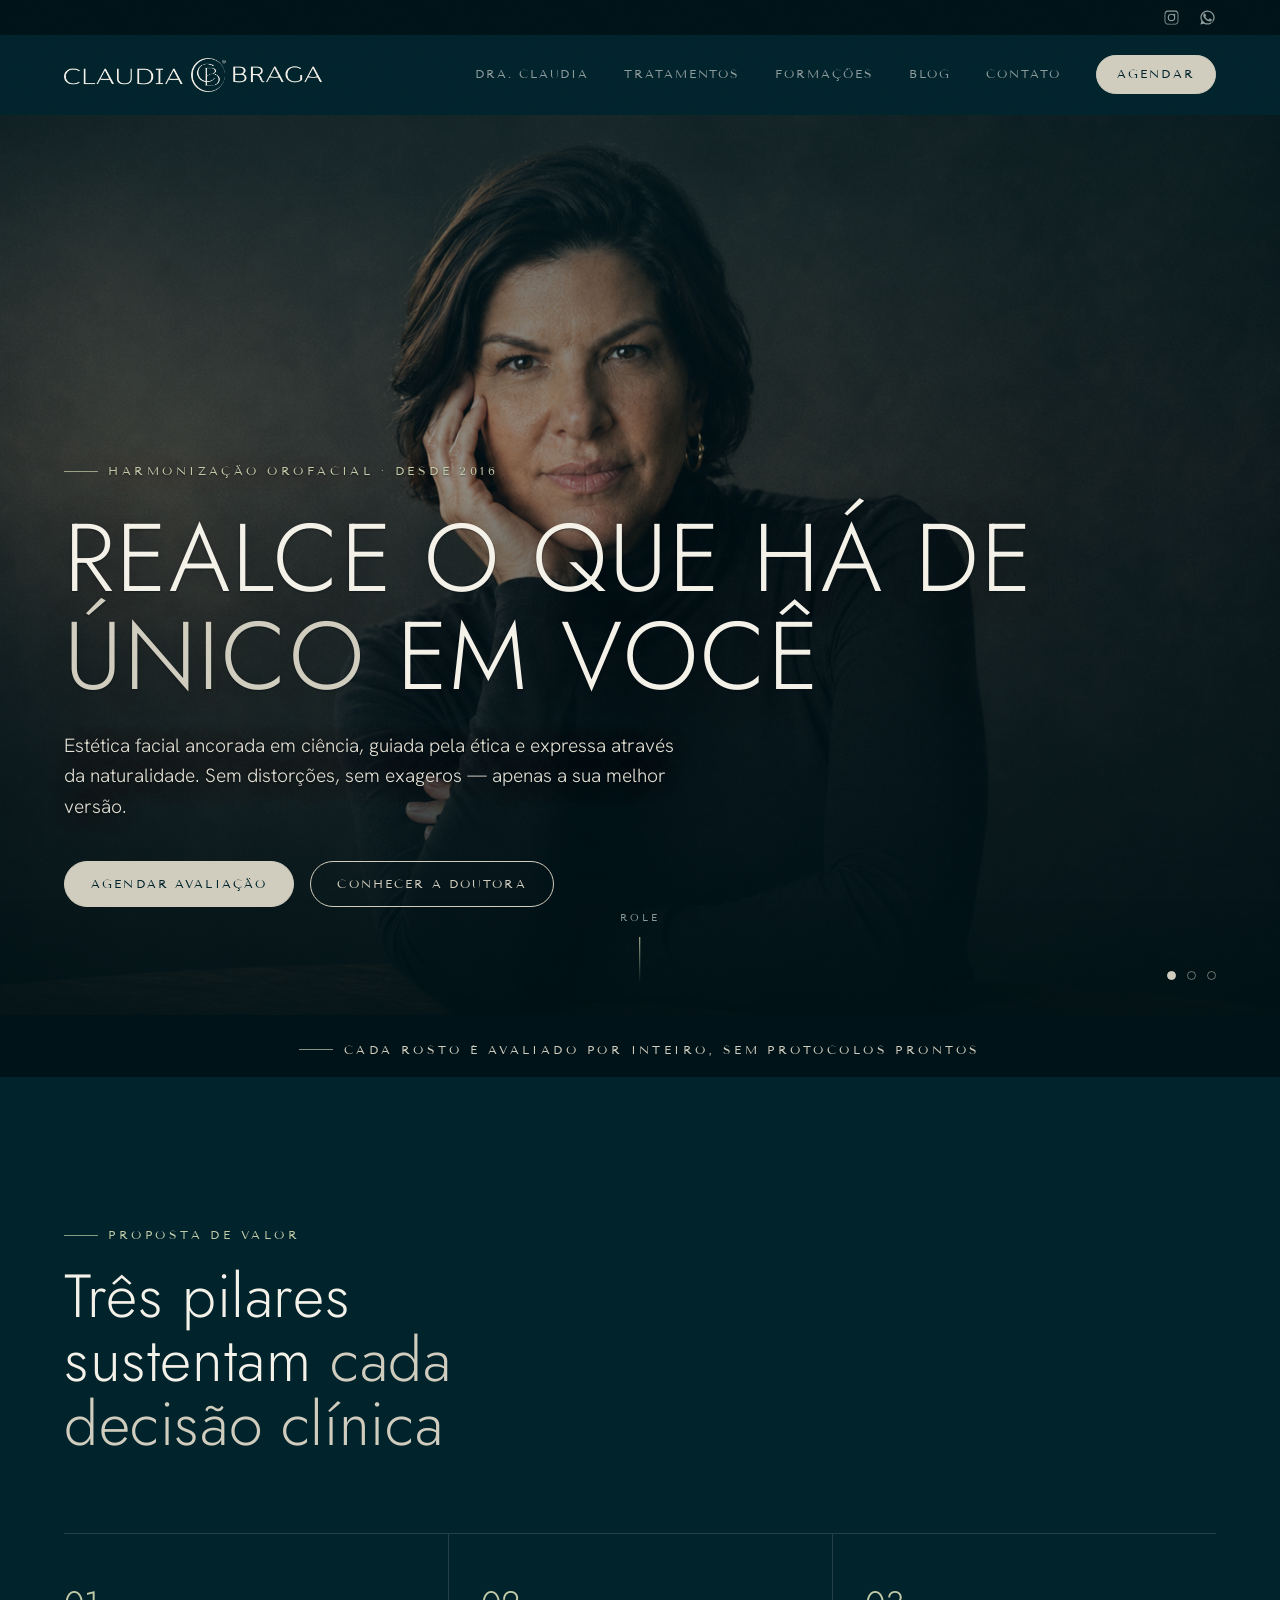
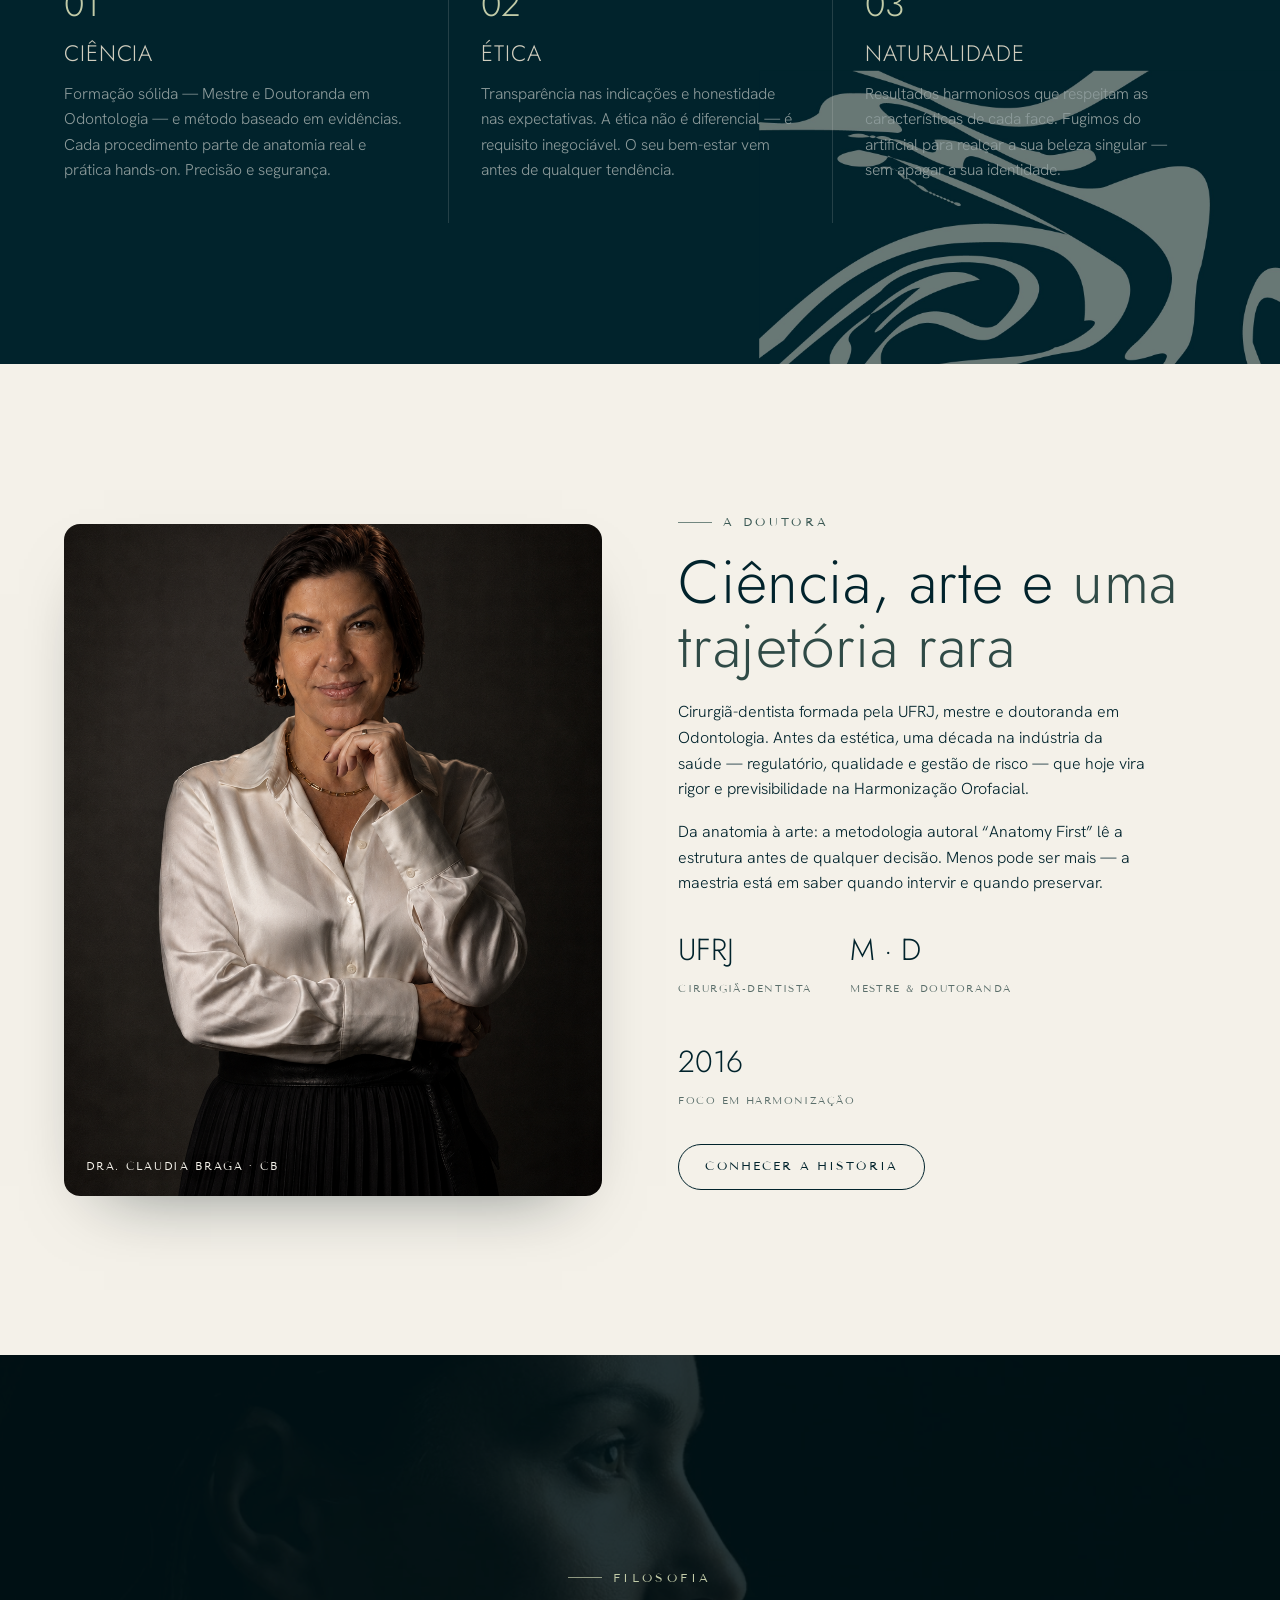
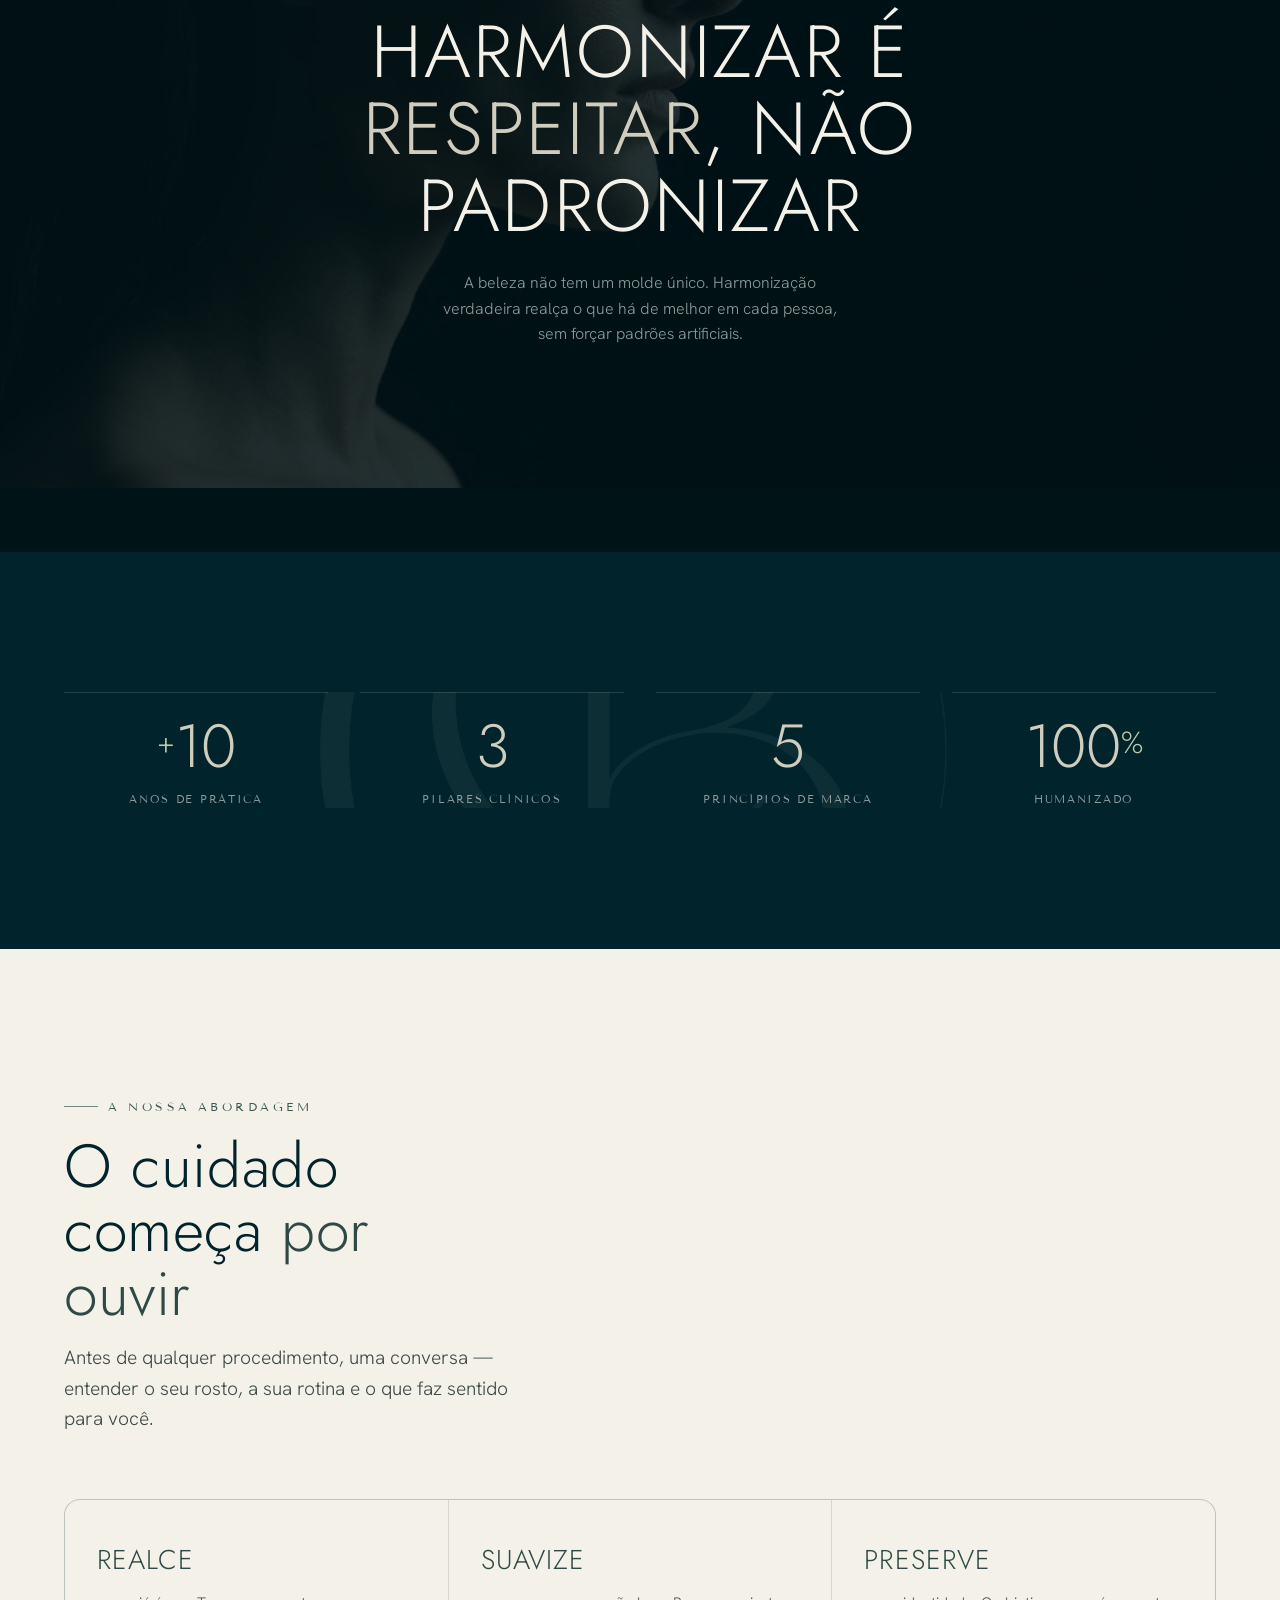
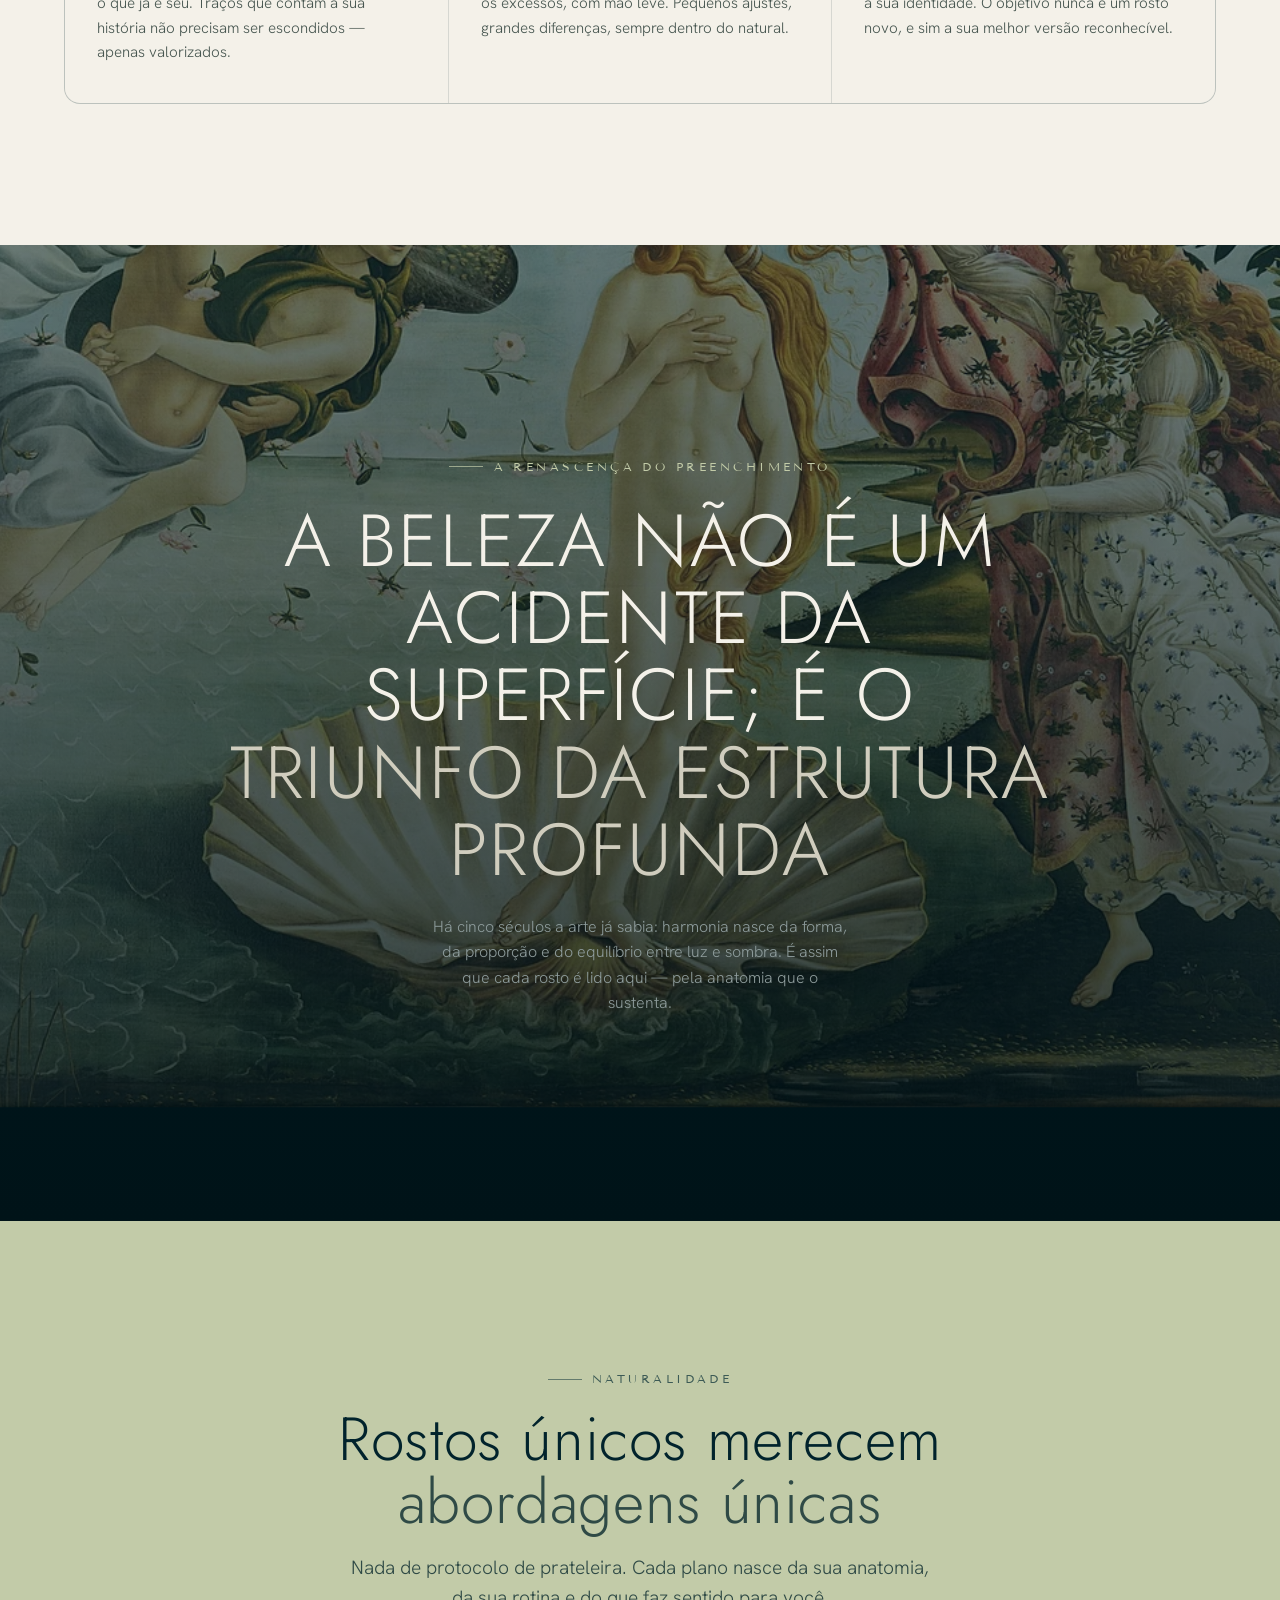
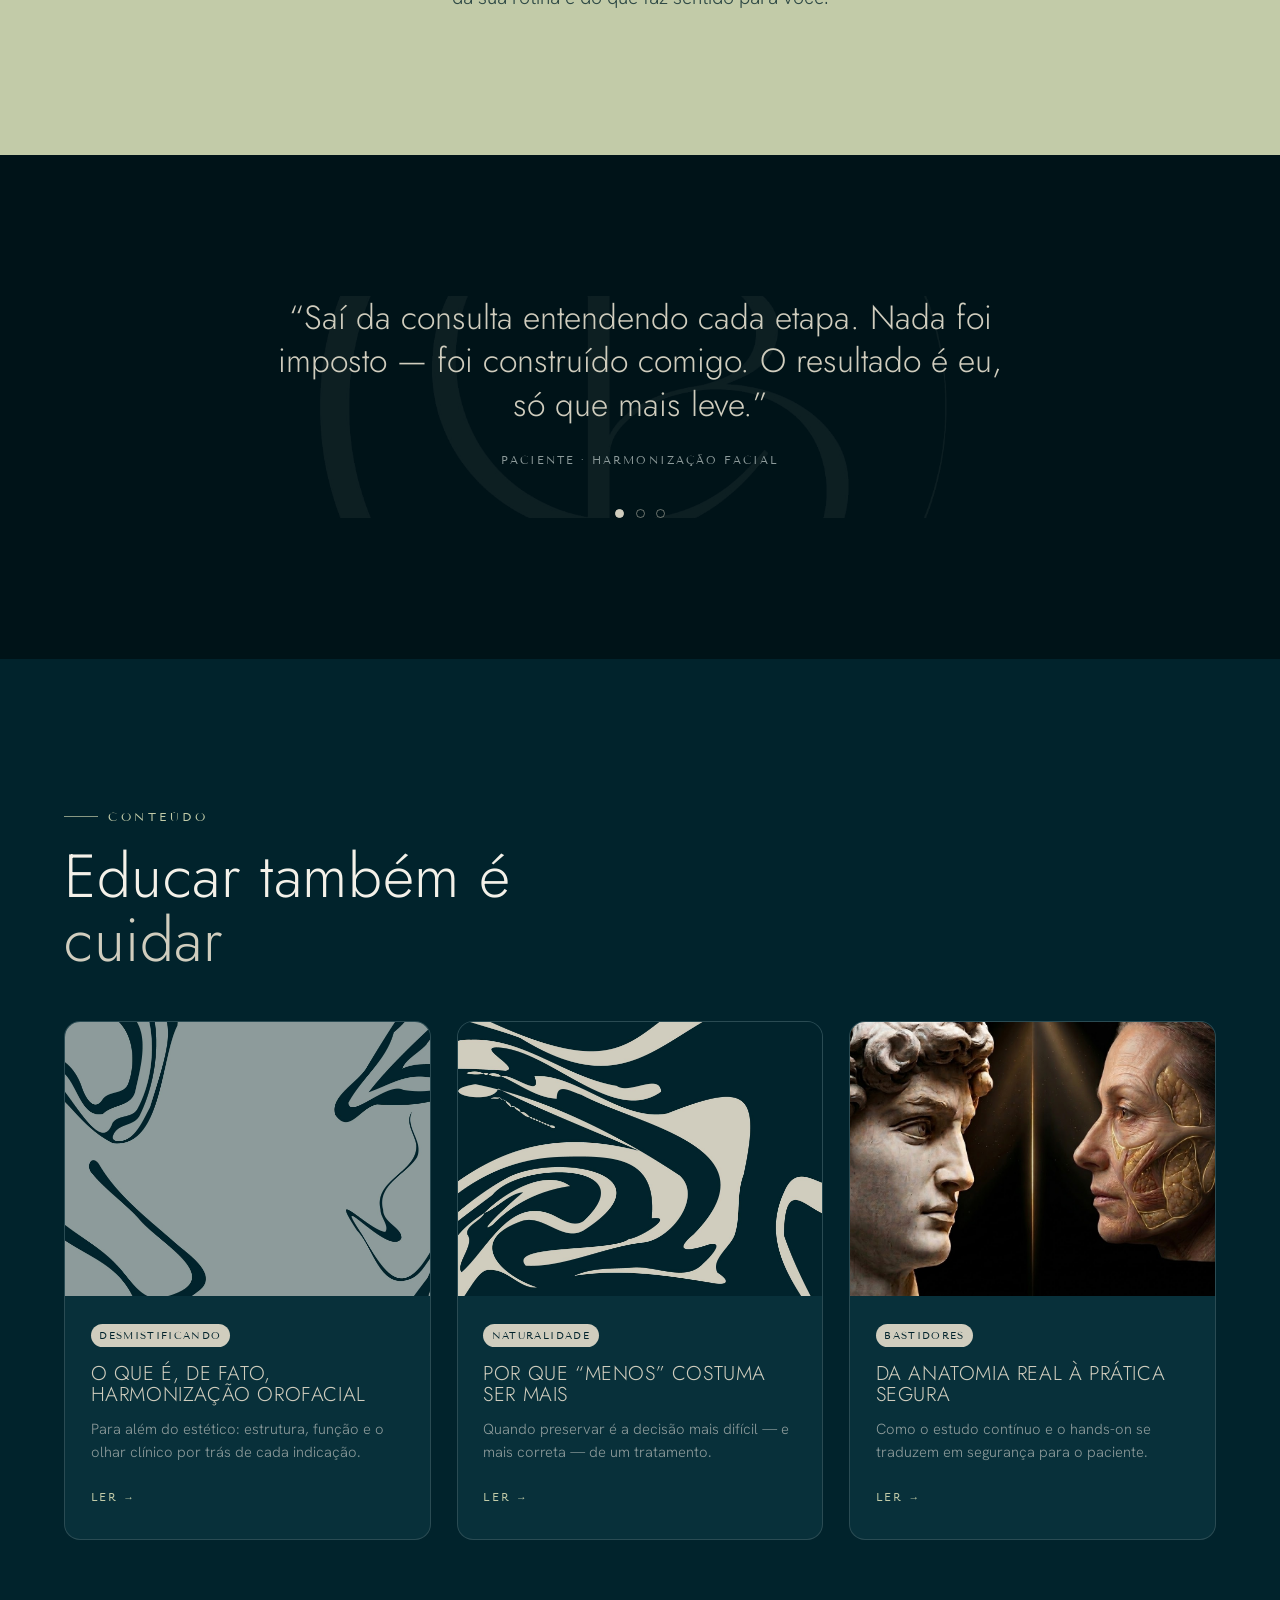
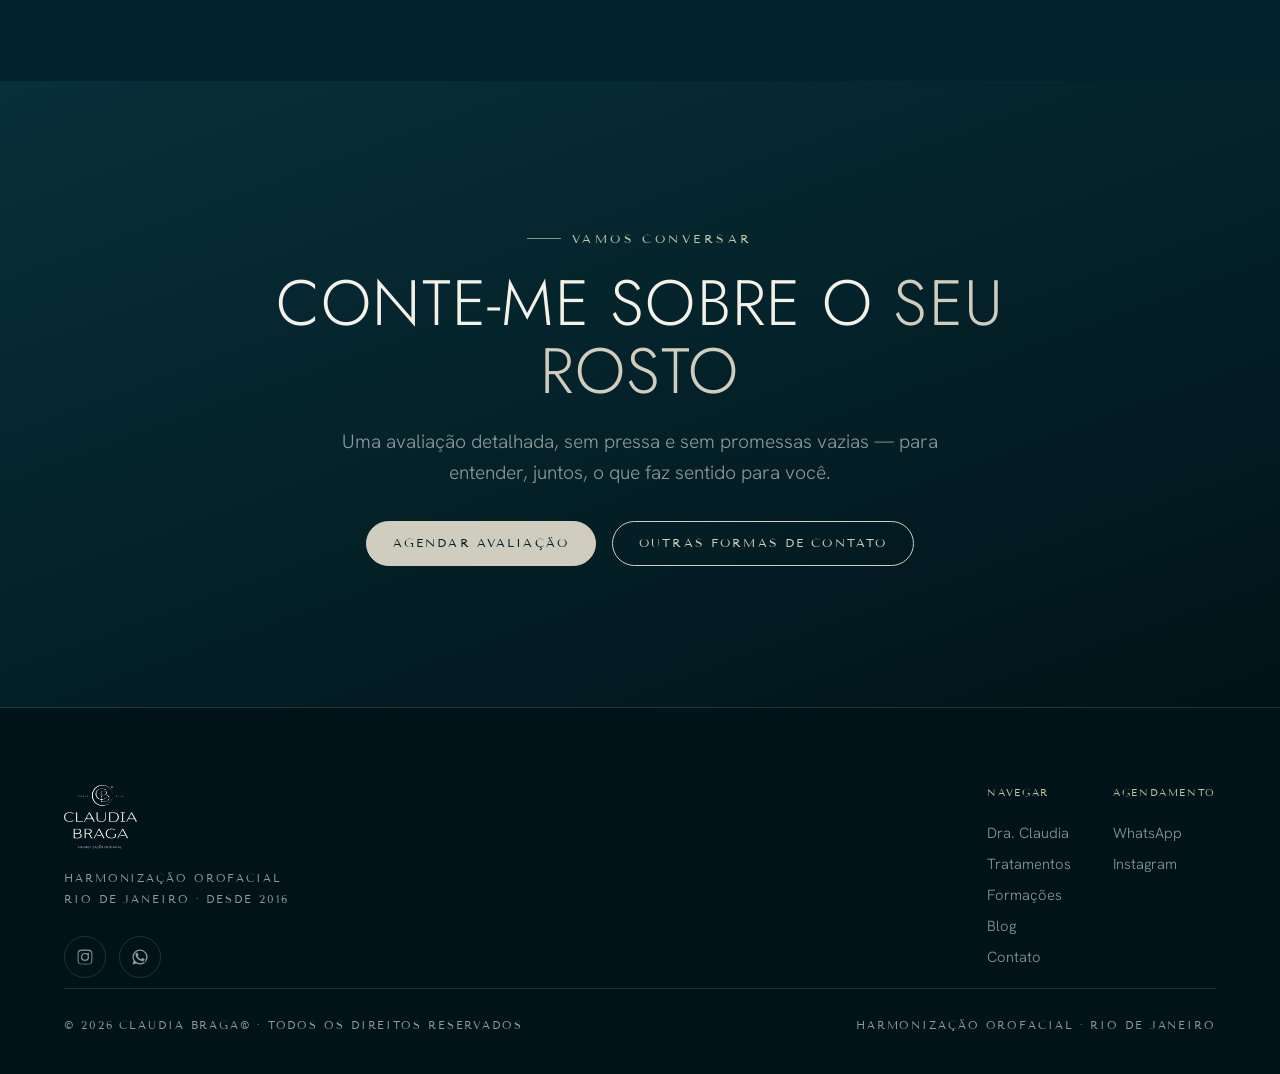
==== commit 6554bf1d: "Another change" ====
--- a/index.html
+++ b/index.html
@@ -14,9 +14,9 @@
   <button class="burger" aria-label="Menu"><span></span><span></span><span></span></button>
 </div></header>
 <nav class="mobile-menu"><a href="sobre.html">Dra. Claudia</a><a href="procedimentos.html">Tratamentos</a><a href="formacao.html">Formações</a><a href="conteudo.html">Blog</a><a href="contato.html">Contato</a><a href="https://wa.me/5521991249832" target="_blank" rel="noopener">Agendar</a></nav><section class="hero"><div class="slides">
-  <div class="slide active"><img src="assets/img/fotos/claudia-real-01.png" alt="Dra. Claudia Braga"></div>
-  <div class="slide"><img src="assets/img/fotos/claudia-real-02.png" alt="Dra. Claudia Braga"></div>
+  <div class="slide active"><img src="assets/img/fotos/claudia-real-02.png" alt="Dra. Claudia Braga"></div>
   <div class="slide"><img src="assets/img/fotos/claudia-real-03.png" alt="Dra. Claudia Braga"></div>
+  <div class="slide"><img src="assets/img/fotos/claudia-real-01.png" alt="Dra. Claudia Braga" style="object-position:center 20%"></div>
 </div><div class="wrap">
   <span class="eyebrow reveal in">Harmonização Orofacial · desde 2016</span>
   <h1 class="h-display reveal in" data-d="1">Realce o que há de <em>único</em> em você</h1>
@@ -43,7 +43,7 @@
   <p style="margin-top:2rem"><a class="btn reveal" data-d="3" href="sobre.html">Conhecer a história</a></p></div>
 </div></section>
 
-<section class="banda"><div class="bg"><img src="assets/img/fotos/duotone/claudia-08-duo.jpg" alt=""></div><div class="wrap">
+<section class="banda"><div class="bg"><img src="assets/img/arte/chiaroscuro.jpg" alt=""></div><div class="wrap">
   <span class="eyebrow center reveal">Filosofia</span><h2 class="reveal" data-d="1">Harmonizar é <em>respeitar</em>, não padronizar</h2>
   <p class="reveal" data-d="2">A beleza não tem um molde único. Harmonização verdadeira realça o que há de melhor em cada pessoa, sem forçar padrões artificiais.</p></div></section>
 
@@ -87,7 +87,7 @@
   <div class="grid-cards">
     <a class="card reveal" data-d="1" href="conteudo.html"><div class="thumb"><img src="assets/img/patterns/pattern01.png" alt=""></div><div class="body"><span class="badge" style="position:static;display:inline-block;margin-bottom:1rem">Desmistificando</span><h3>O que é, de fato, Harmonização Orofacial</h3><p>Para além do estético: estrutura, função e o olhar clínico por trás de cada indicação.</p><span class="more">Ler →</span></div></a>
     <a class="card reveal" data-d="2" href="conteudo.html"><div class="thumb"><img src="assets/img/patterns/pattern02.png" alt=""></div><div class="body"><span class="badge" style="position:static;display:inline-block;margin-bottom:1rem">Naturalidade</span><h3>Por que “menos” costuma ser mais</h3><p>Quando preservar é a decisão mais difícil — e mais correta — de um tratamento.</p><span class="more">Ler →</span></div></a>
-    <a class="card reveal" data-d="3" href="conteudo.html"><div class="thumb"><img src="assets/img/fotos/duotone/claudia-13-duo.jpg" alt=""></div><div class="body"><span class="badge" style="position:static;display:inline-block;margin-bottom:1rem">Bastidores</span><h3>Da anatomia real à prática segura</h3><p>Como o estudo contínuo e o hands-on se traduzem em segurança para o paciente.</p><span class="more">Ler →</span></div></a>
+    <a class="card reveal" data-d="3" href="conteudo.html"><div class="thumb"><img src="assets/img/arte/estetica-anatomia.jpg" alt=""></div><div class="body"><span class="badge" style="position:static;display:inline-block;margin-bottom:1rem">Bastidores</span><h3>Da anatomia real à prática segura</h3><p>Como o estudo contínuo e o hands-on se traduzem em segurança para o paciente.</p><span class="more">Ler →</span></div></a>
   </div></div></section>
 <section class="sec cta-band"><div class="wrap">
   <span class="eyebrow center reveal">Vamos conversar</span>
--- a/assets/styles.css
+++ b/assets/styles.css
@@ -160,6 +160,9 @@
 .hero .eyebrow{margin-bottom:1.8rem}
 .hero h1{max-width:18ch;margin-bottom:1.6rem}
 .hero .lead{color:var(--cb-beige-200)}
+/* contraste do texto sobre rosto/arte no hero */
+.hero .eyebrow,.hero h1,.hero .lead{text-shadow:0 1px 2px rgba(0,12,16,.5),0 2px 30px rgba(0,12,16,.45)}
+.hero.center::after{background:linear-gradient(180deg,rgba(1,35,44,.5),rgba(0,19,24,.58) 45%,rgba(0,19,24,.9))}
 .hero .cta-row{display:flex;gap:1rem;flex-wrap:wrap;margin-top:2.4rem}
 .hero .dots{position:absolute;bottom:2.2rem;right:var(--gutter);z-index:3;display:flex;gap:.7rem}
 .hero .dots button{width:9px;height:9px;border-radius:50%;border:1px solid var(--cb-beige);background:none;cursor:pointer;opacity:.5;transition:.3s}
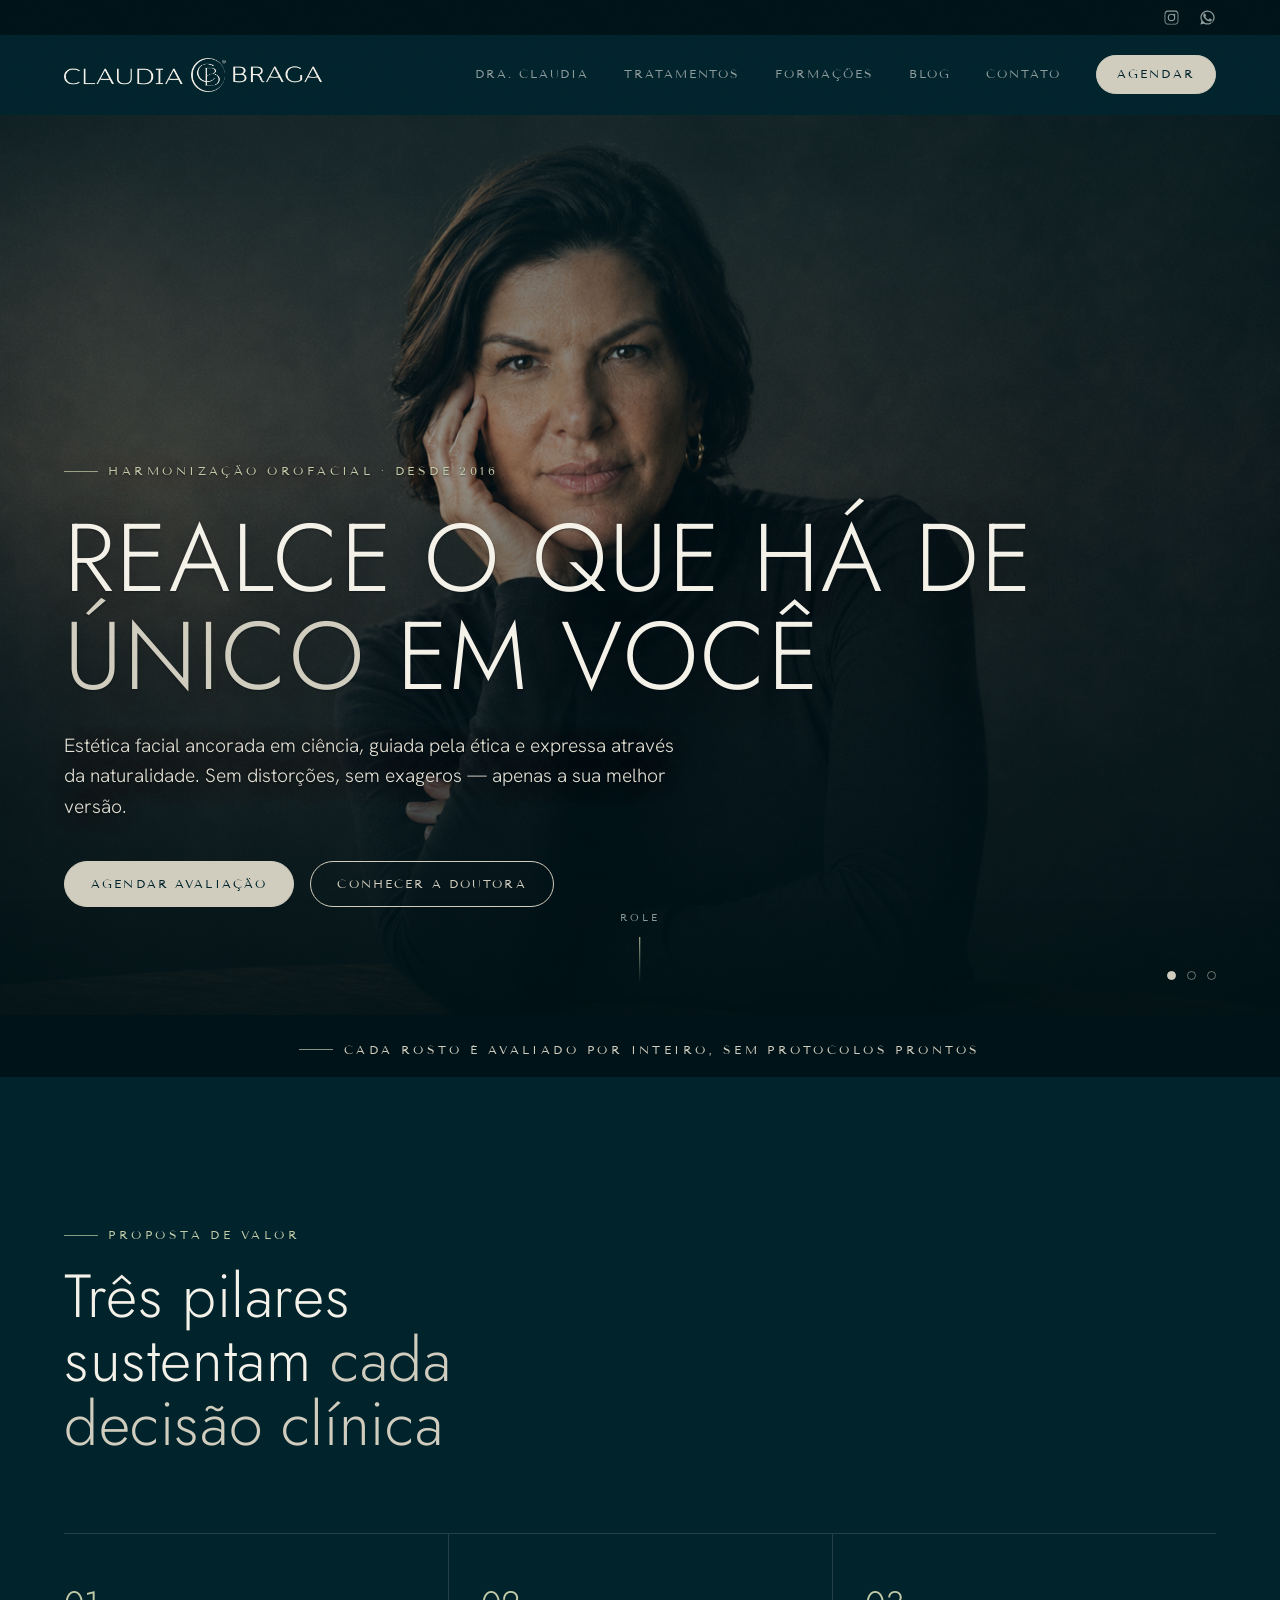
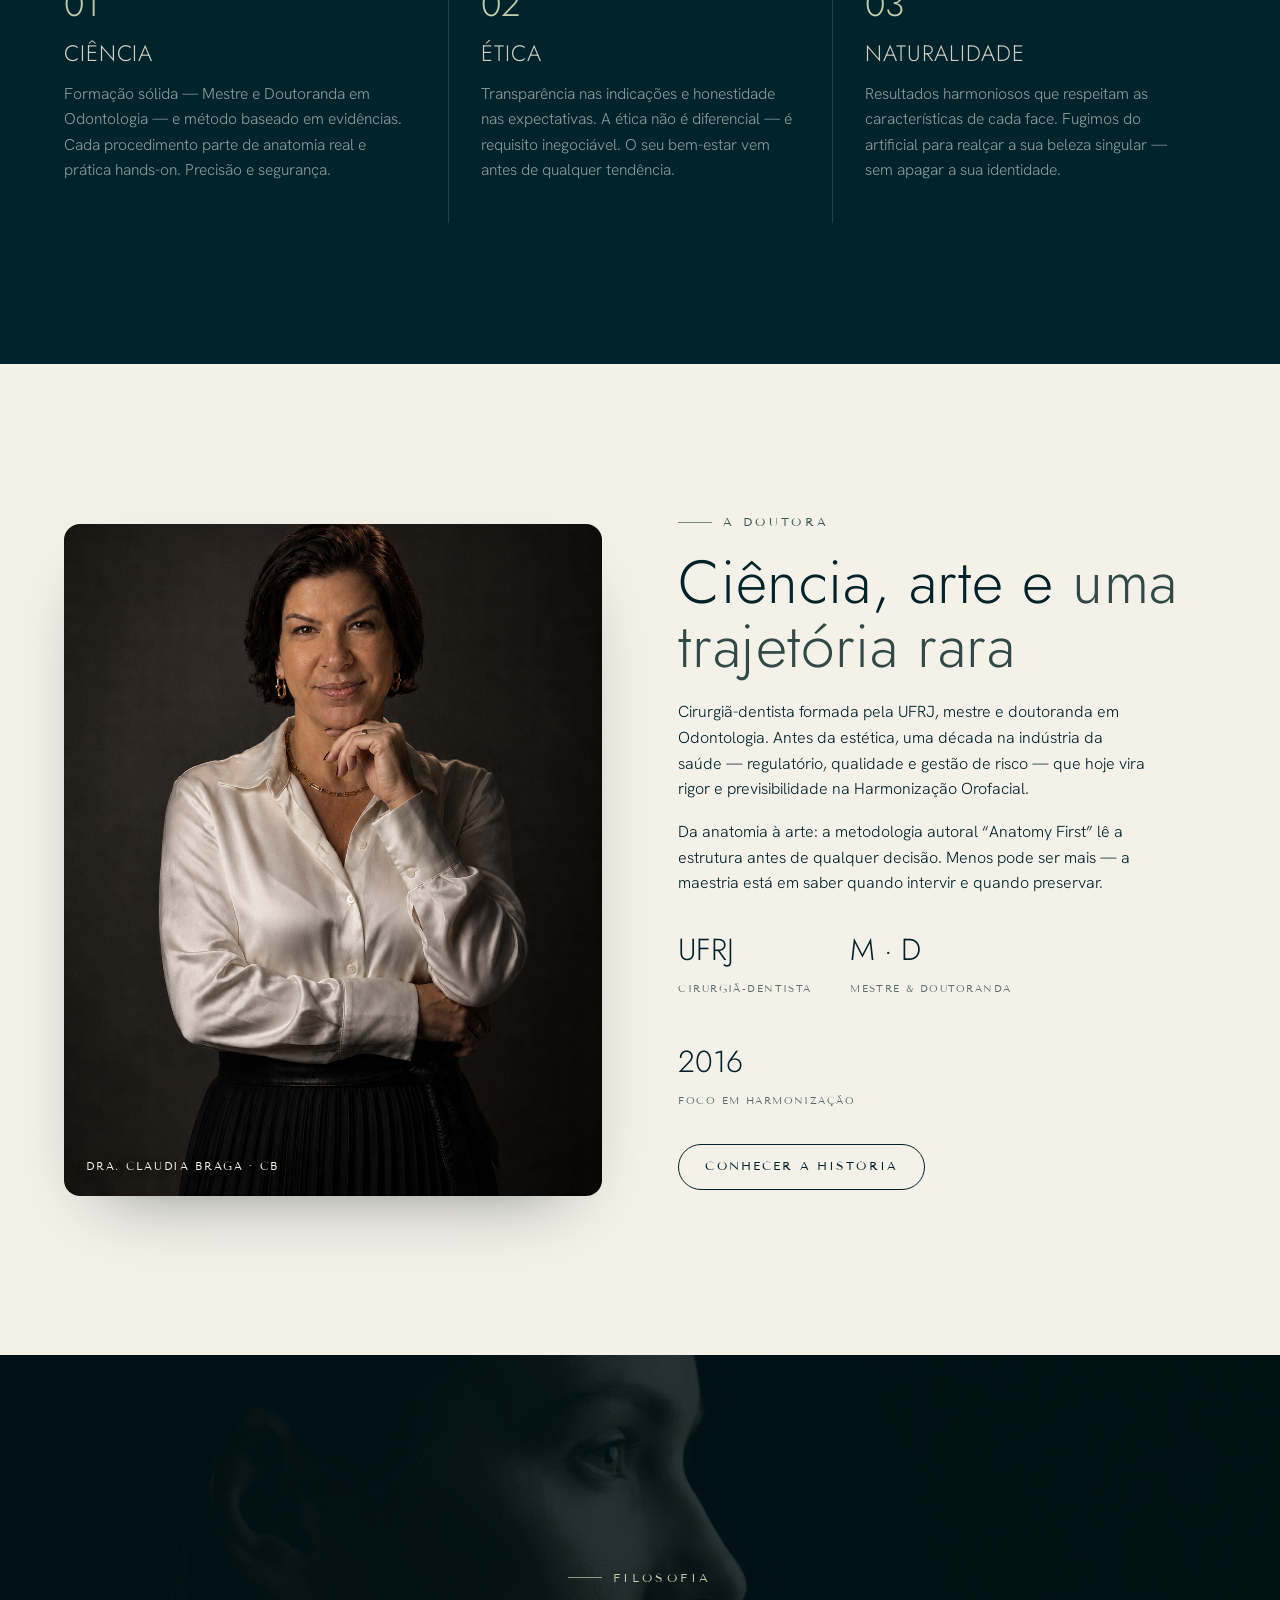
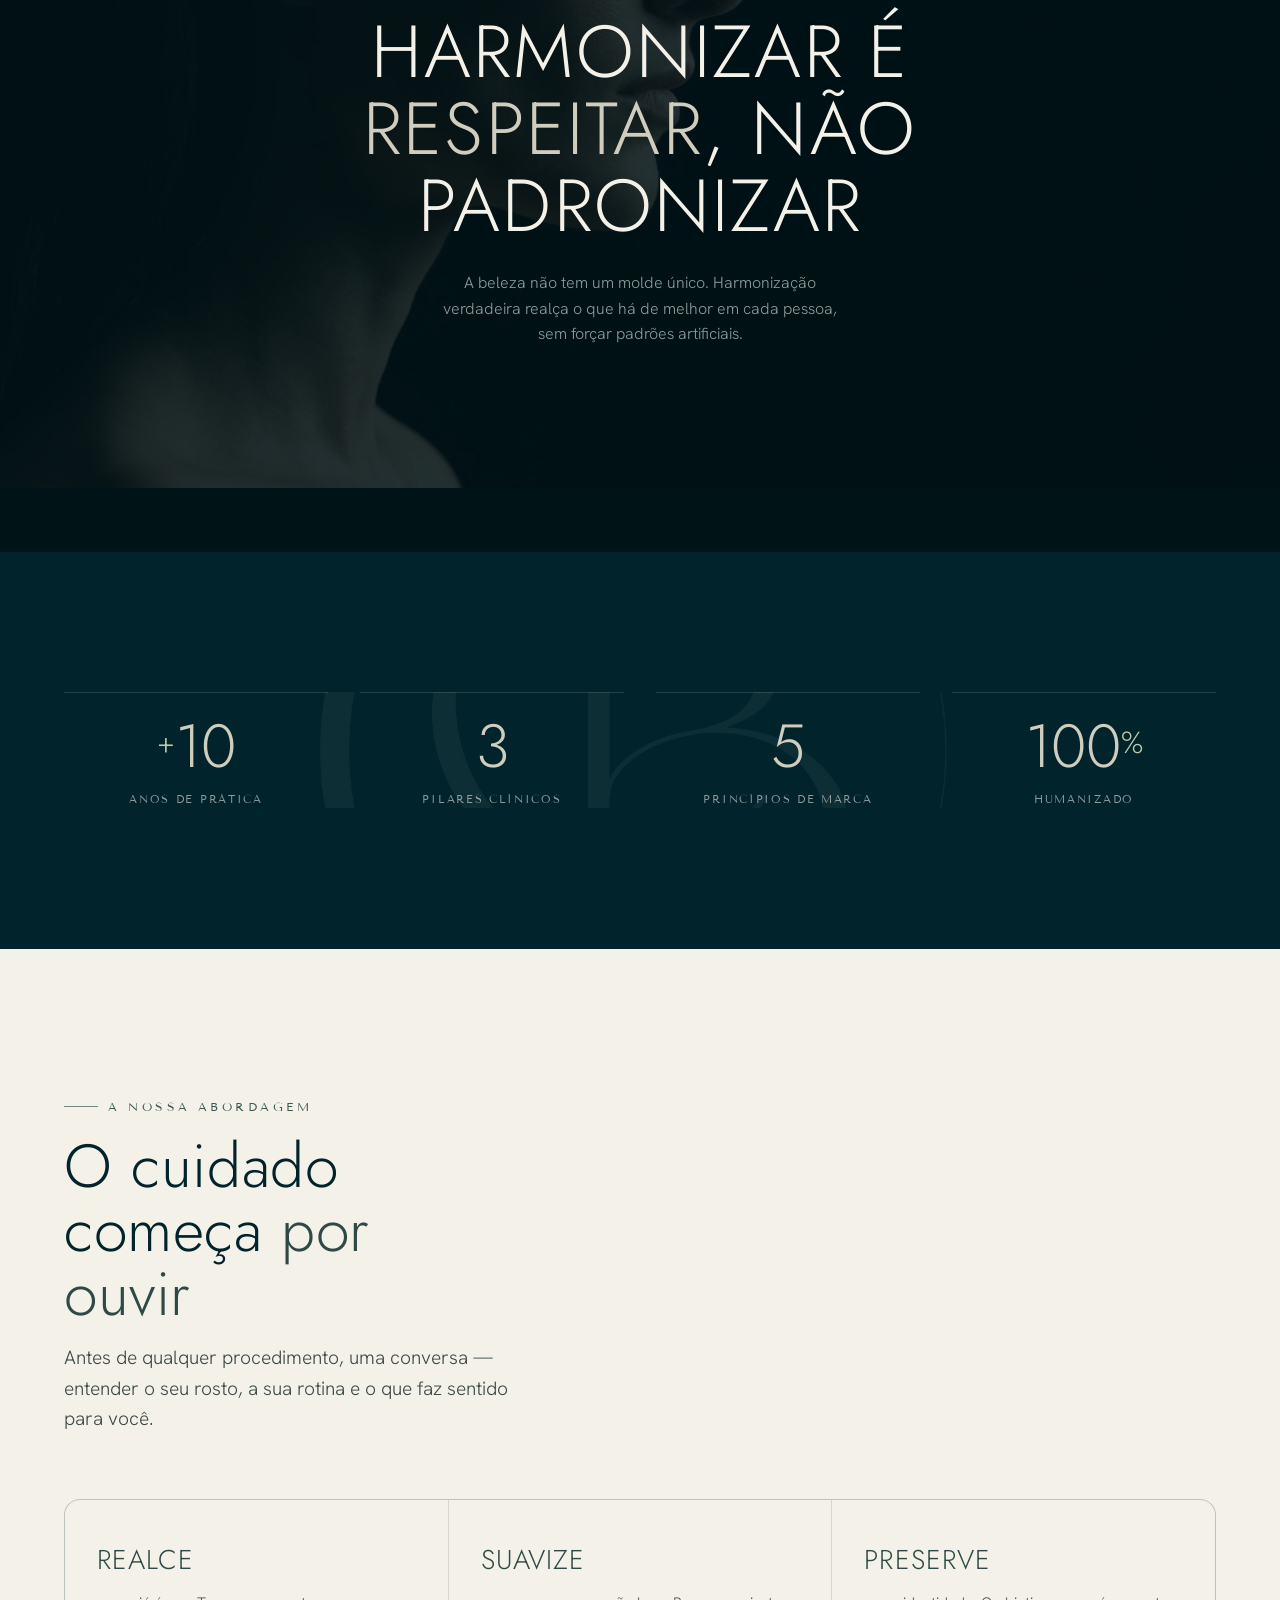
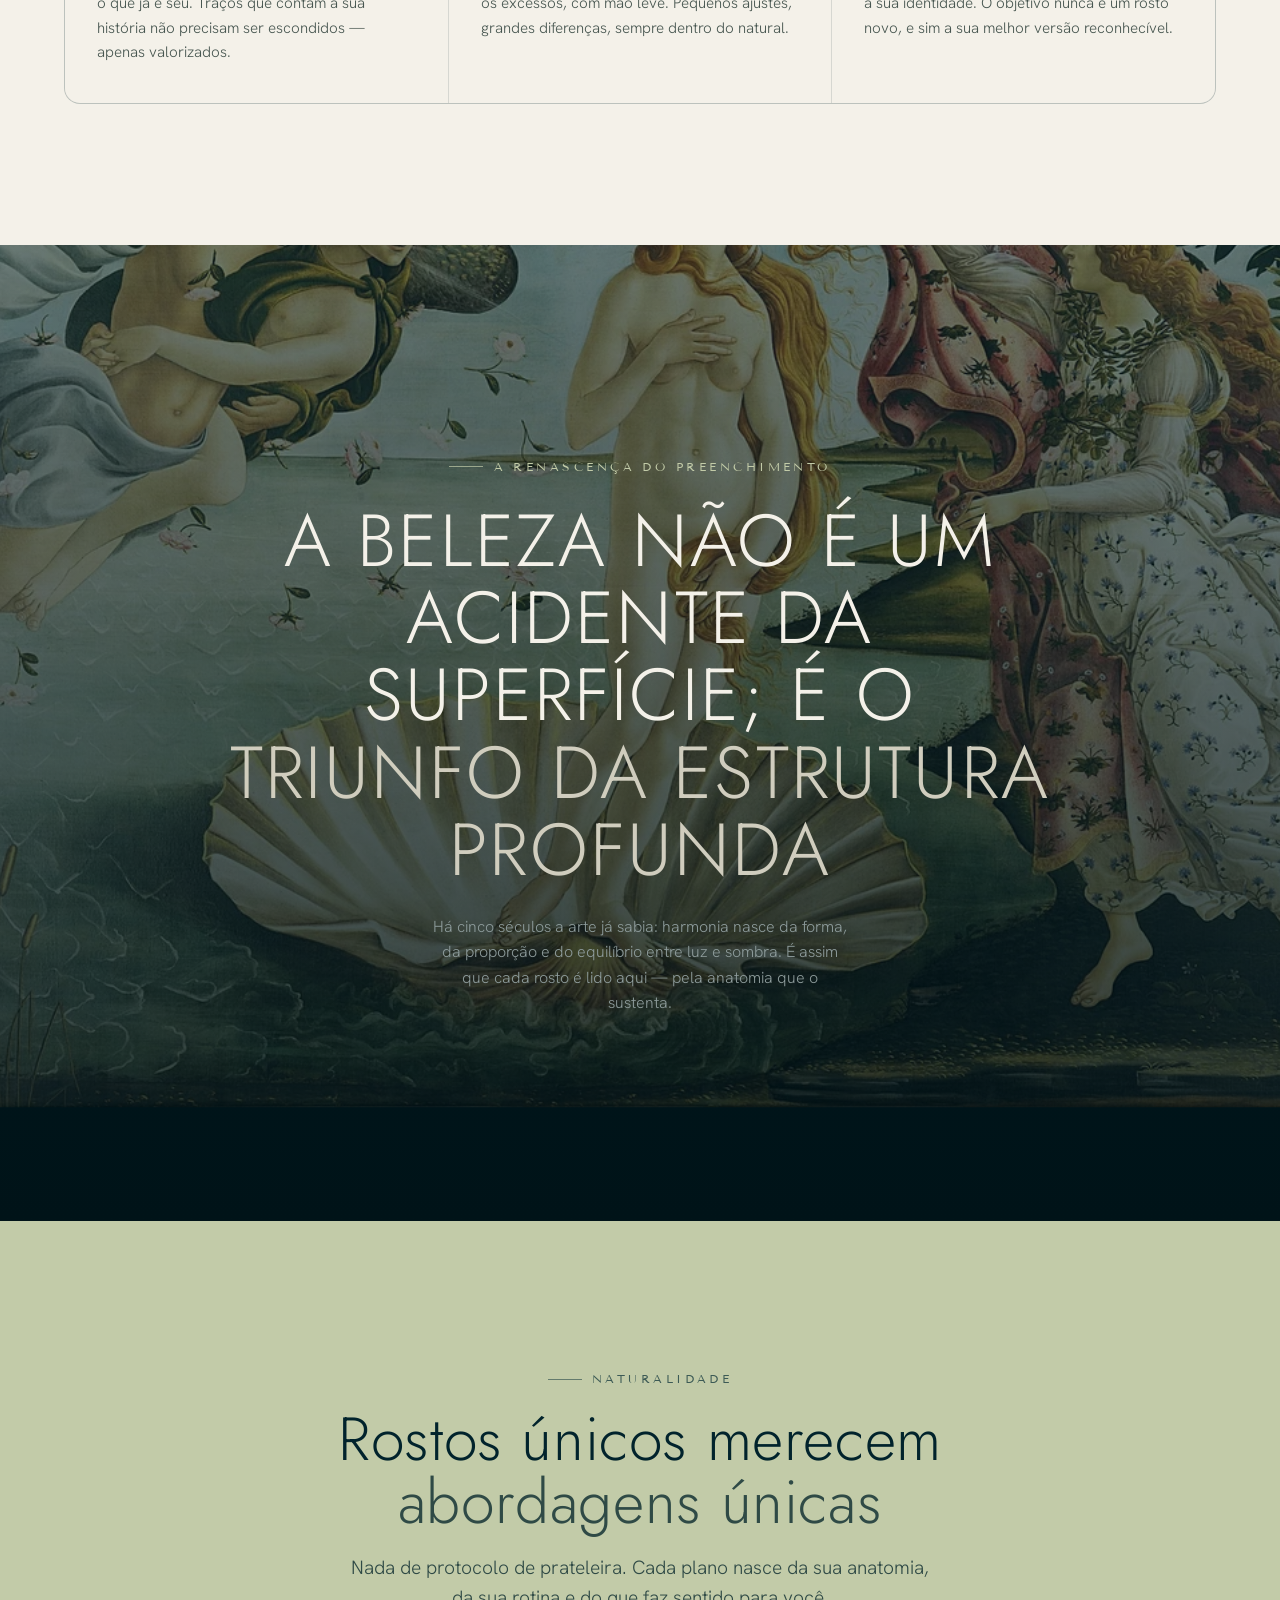
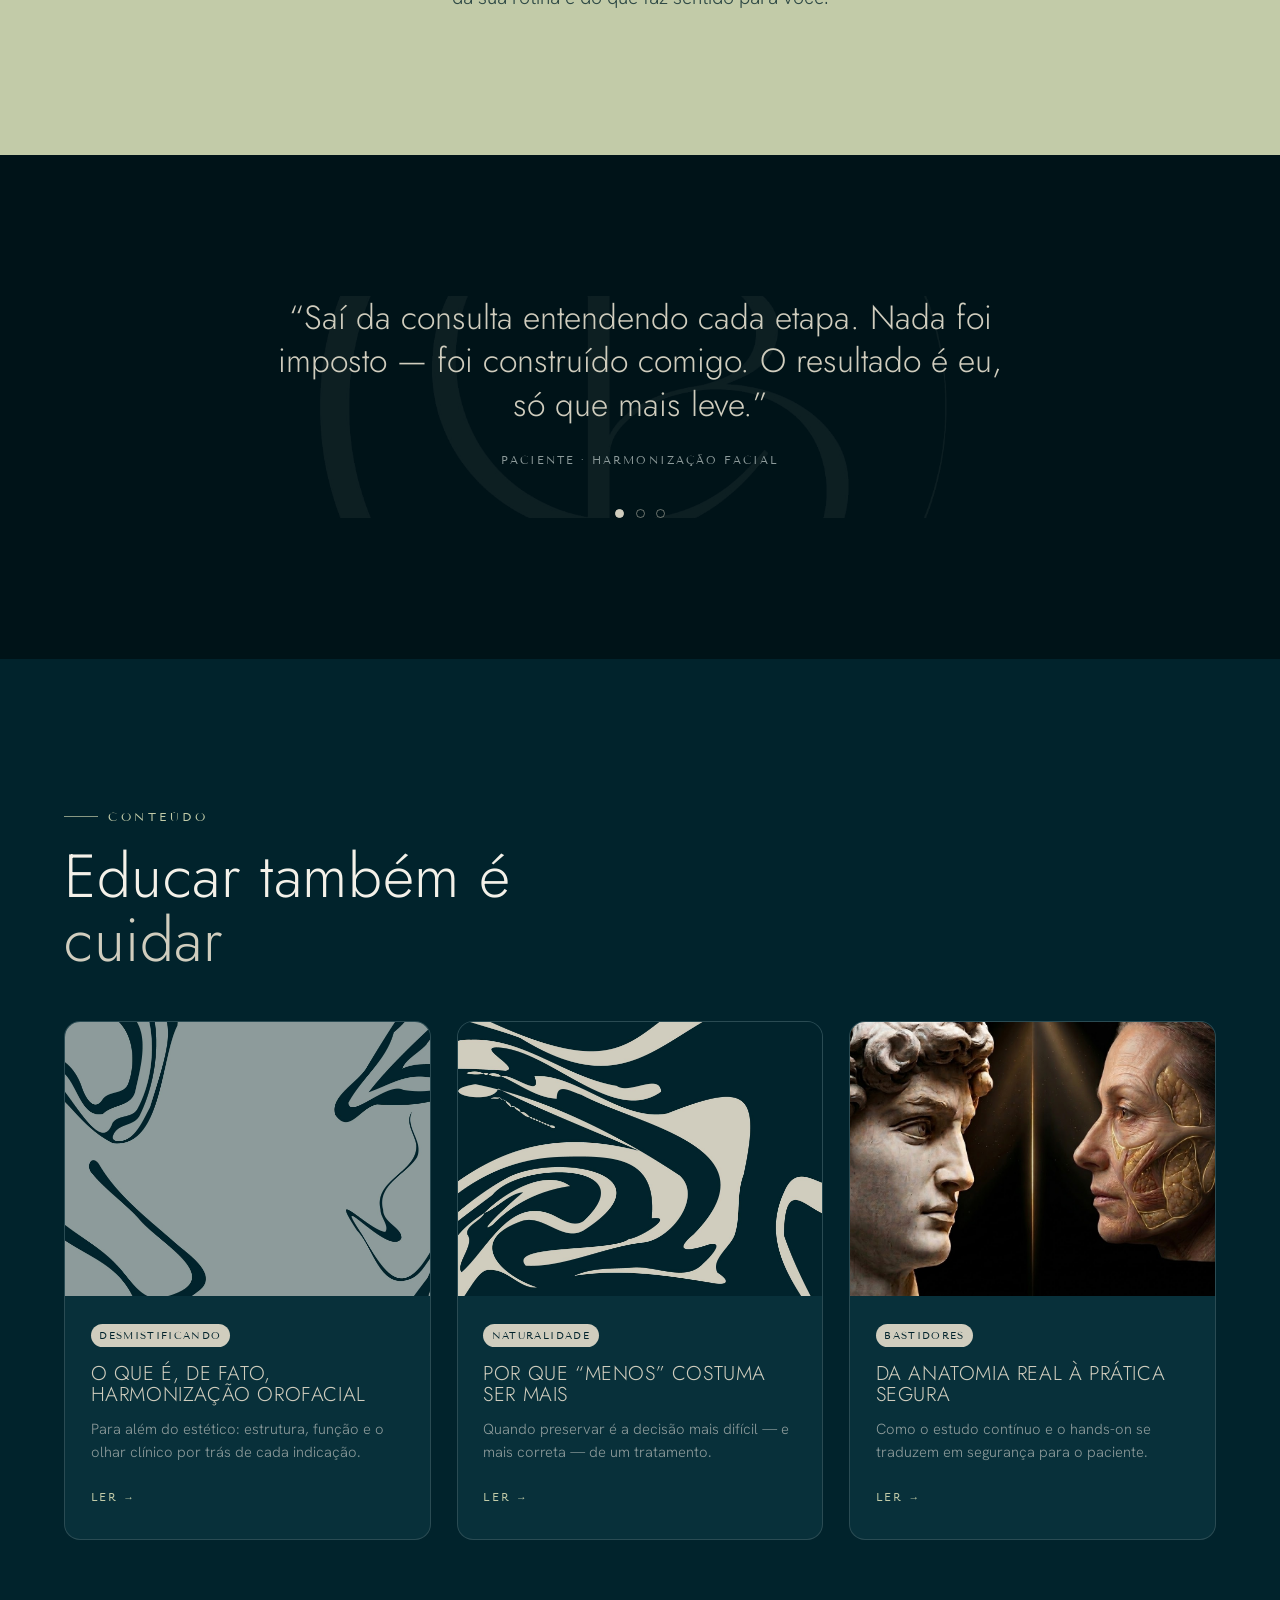
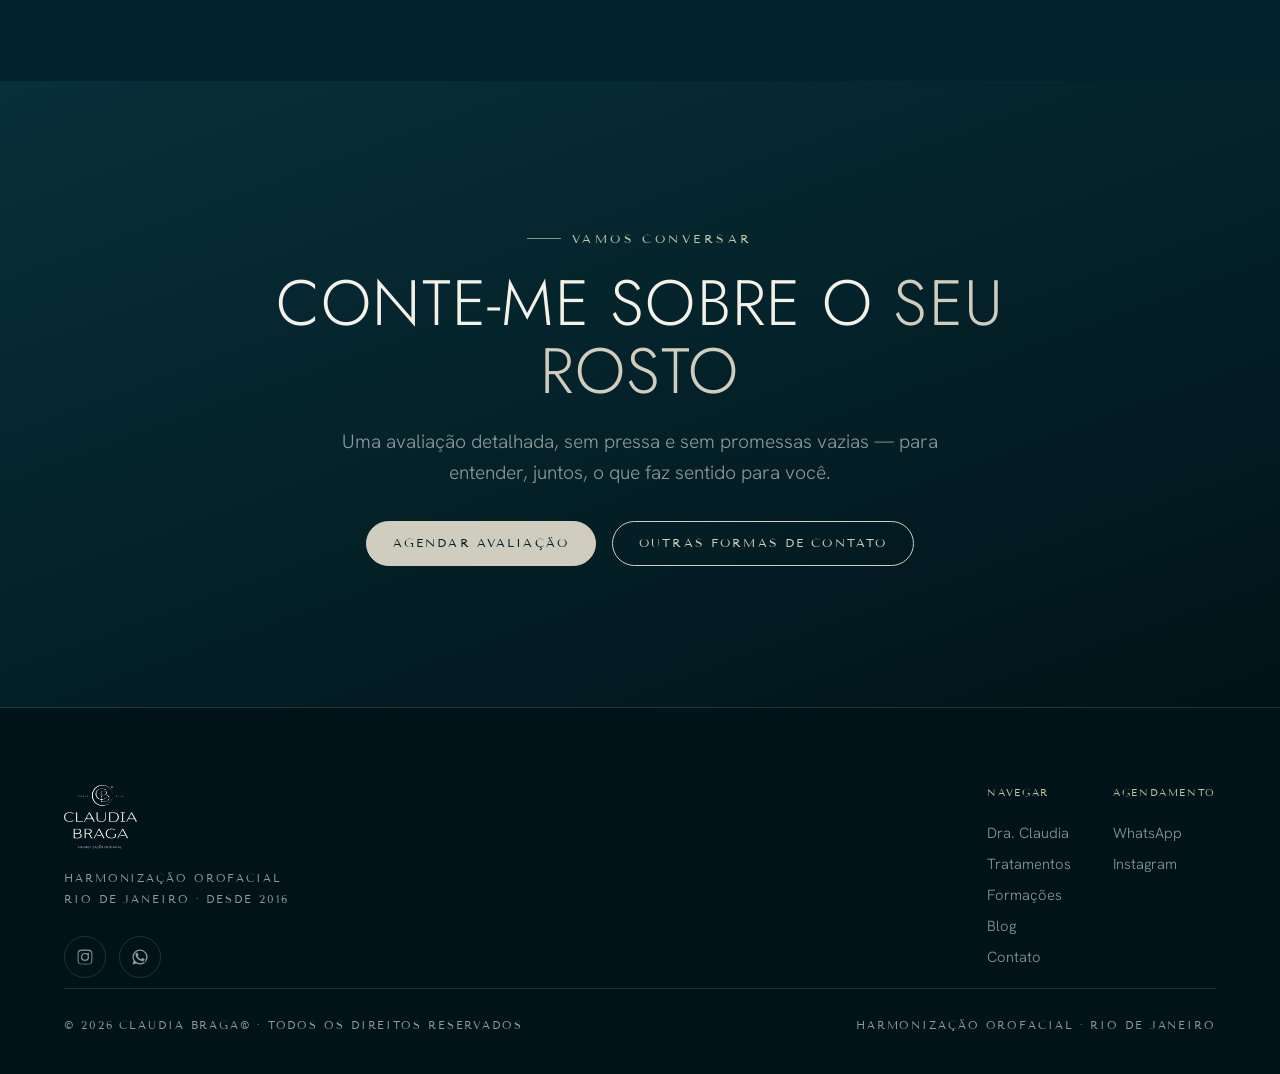
==== commit 9799131a: "Another change" ====
--- a/index.html
+++ b/index.html
@@ -26,7 +26,7 @@
 
 <div class="sec deep" style="padding-block:1.1rem;text-align:center"><div class="wrap"><span class="eyebrow center" style="color:var(--cb-beige)">Cada rosto é avaliado por inteiro, sem protocolos prontos</span></div></div>
 
-<section class="sec dark" style="overflow:hidden"><div class="pattern-corner br"><img src="assets/img/patterns/pattern02.png" alt=""></div><div class="wrap">
+<section class="sec dark"><div class="wrap">
   <div class="reveal" style="max-width:60ch;margin-bottom:clamp(3rem,6vw,5rem)"><span class="eyebrow">Proposta de valor</span><h2 class="h1" style="margin-top:1.3rem">Três pilares sustentam <em>cada decisão clínica</em></h2></div>
   <div class="cols-3">
     <div class="pilar reveal" data-d="1"><div class="num">01</div><h3>Ciência</h3><p>Formação sólida — Mestre e Doutoranda em Odontologia — e método baseado em evidências. Cada procedimento parte de anatomia real e prática hands-on. Precisão e segurança.</p></div>
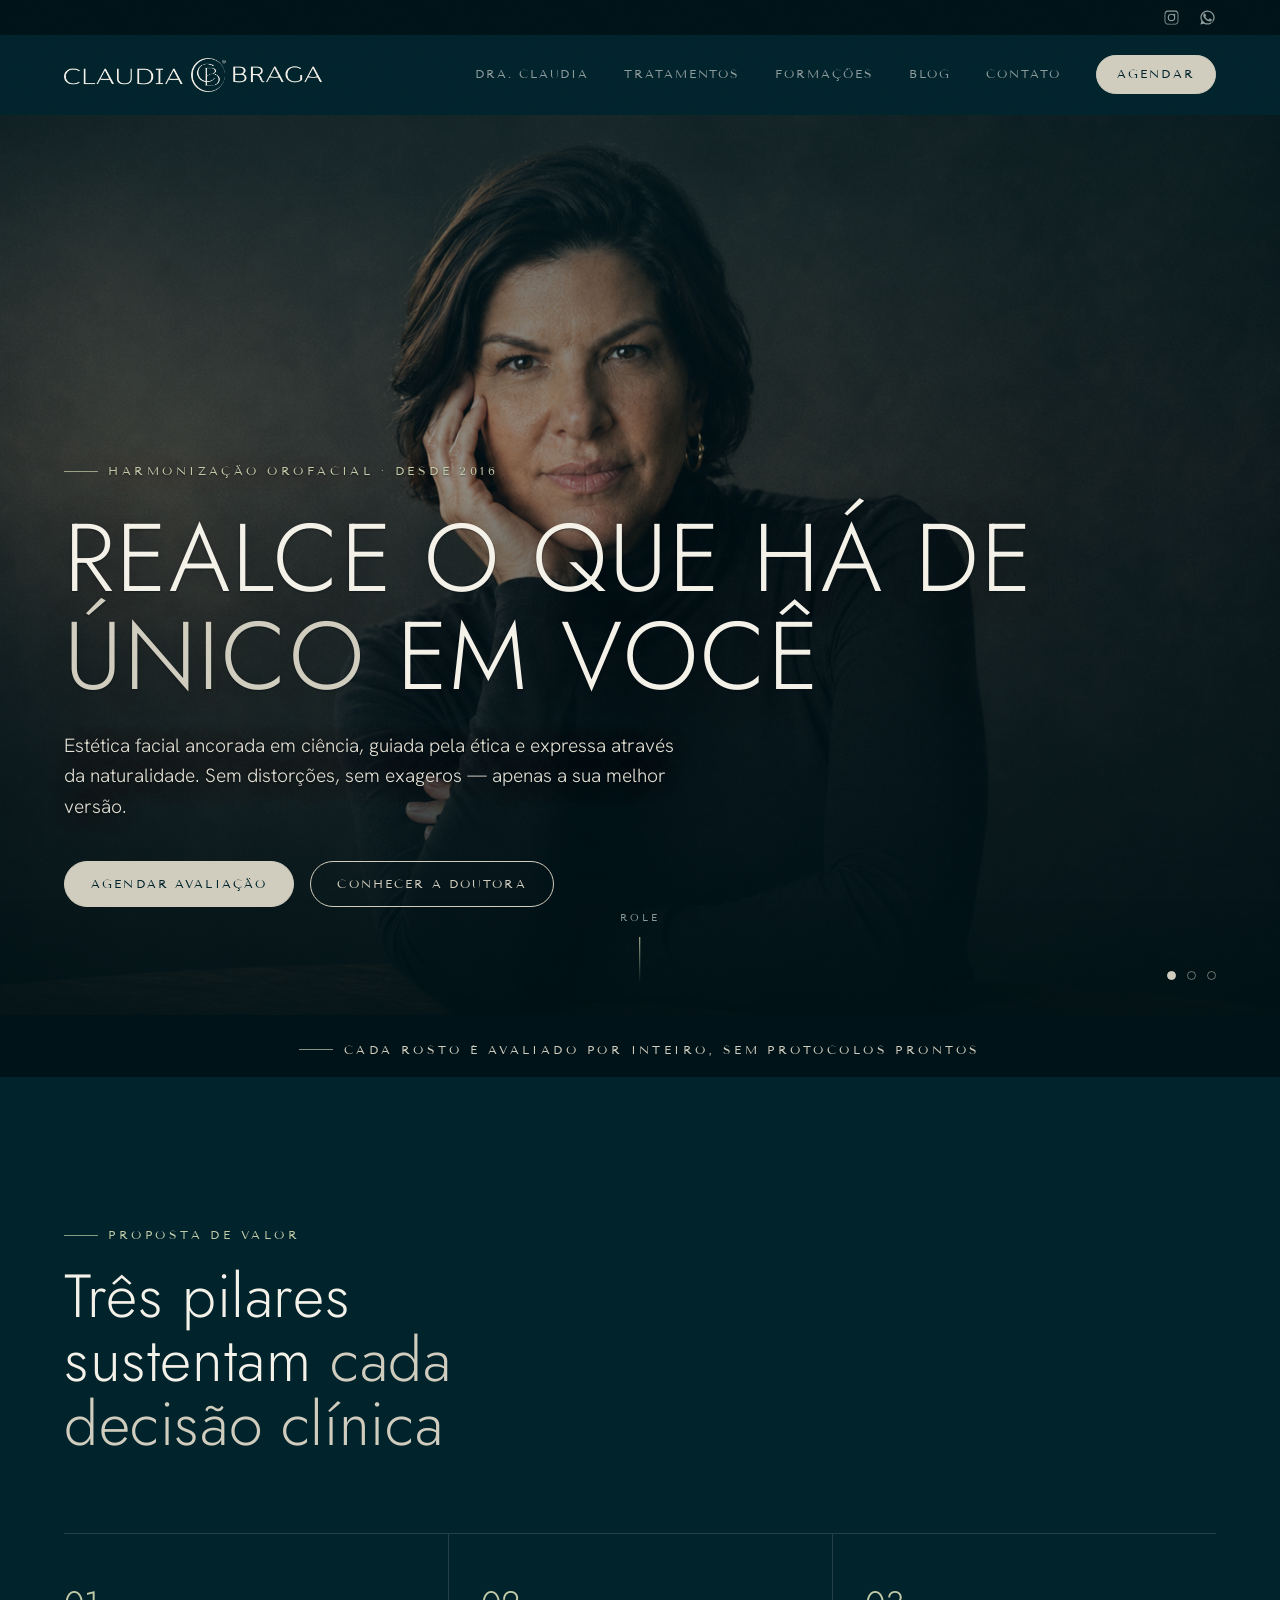
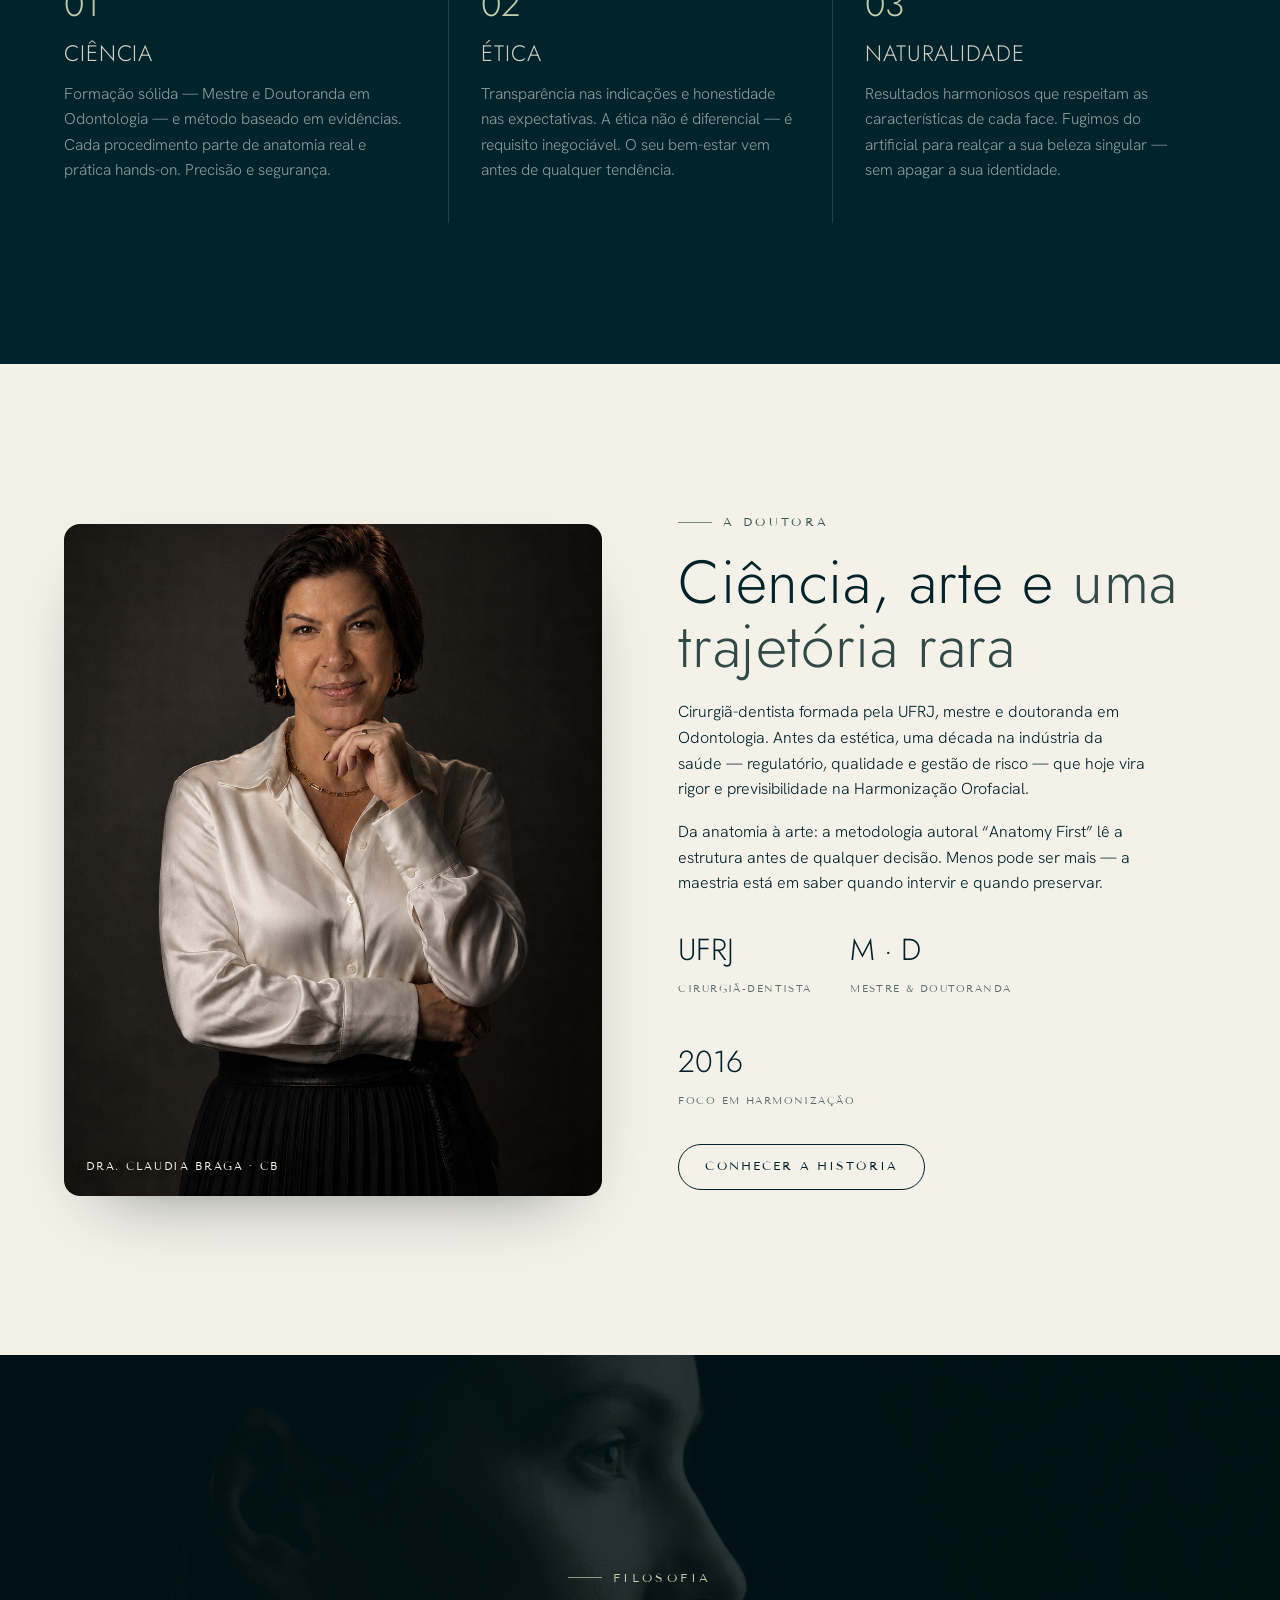
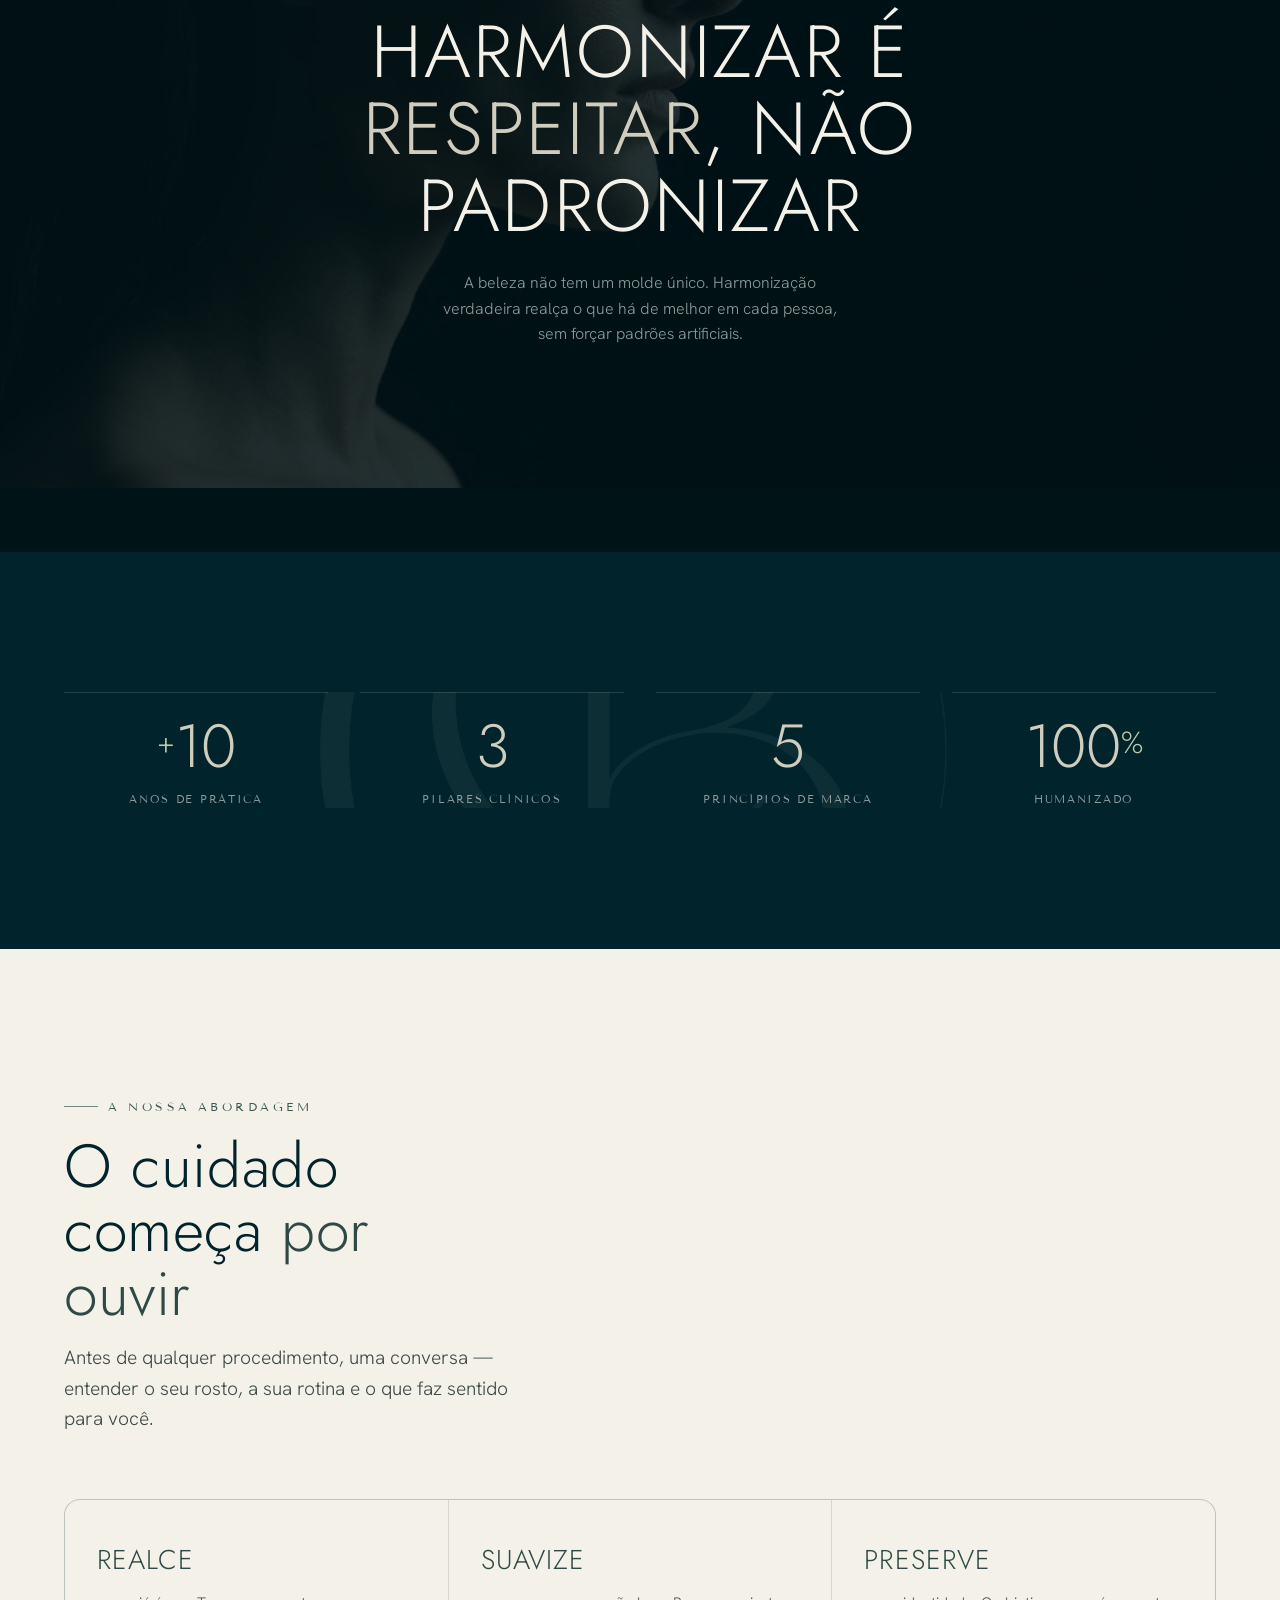
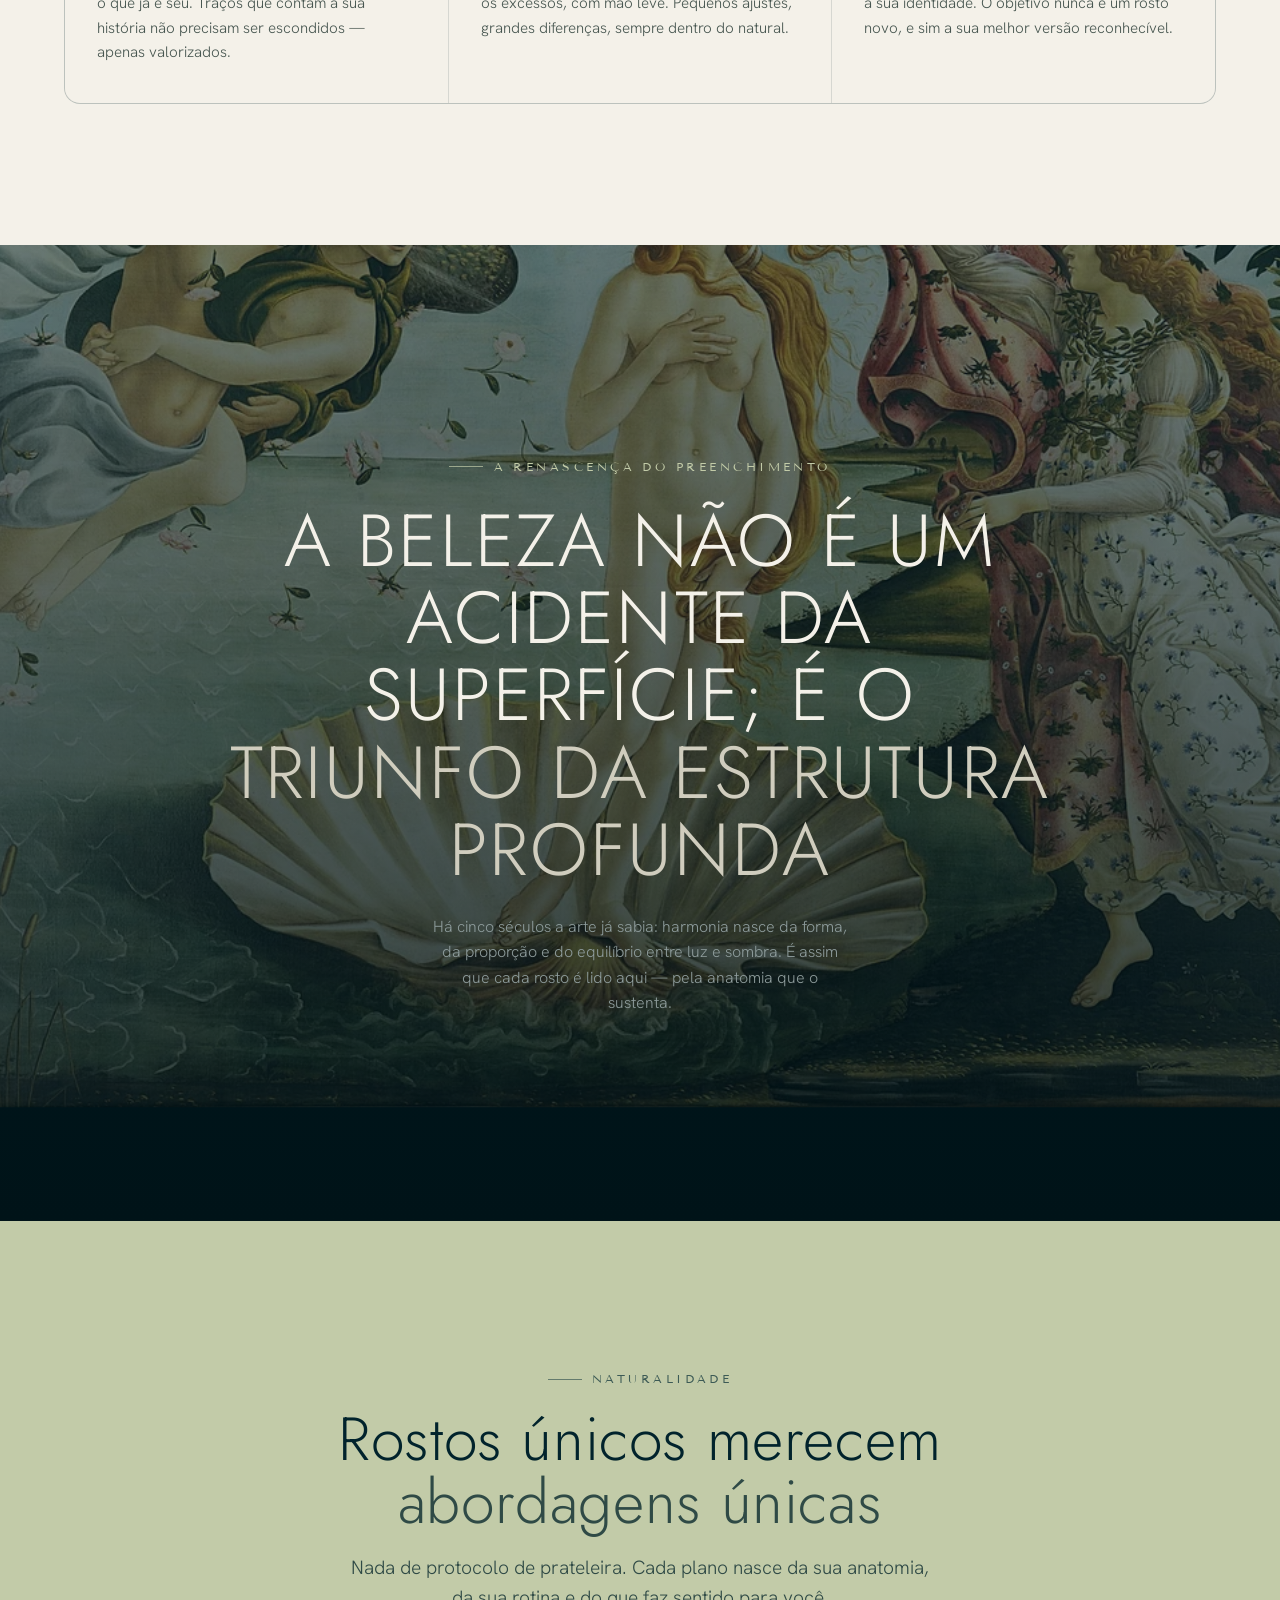
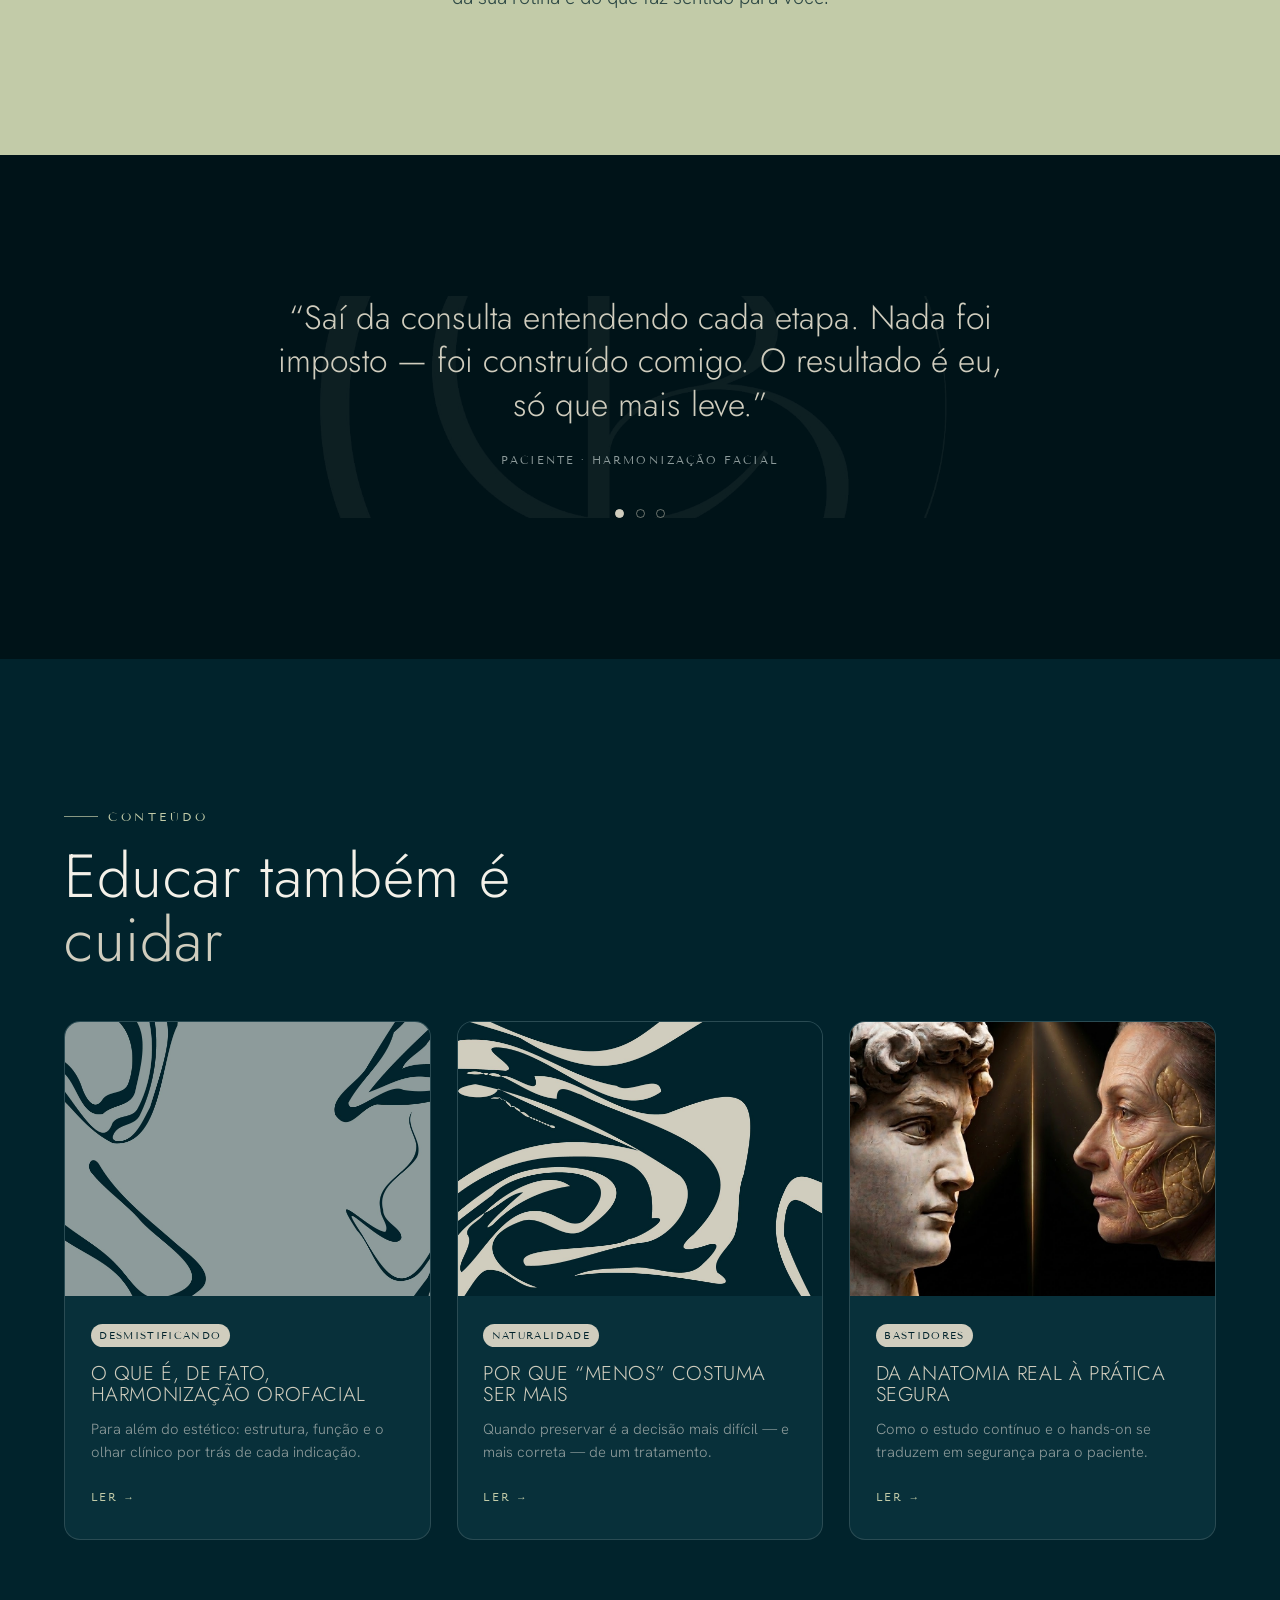
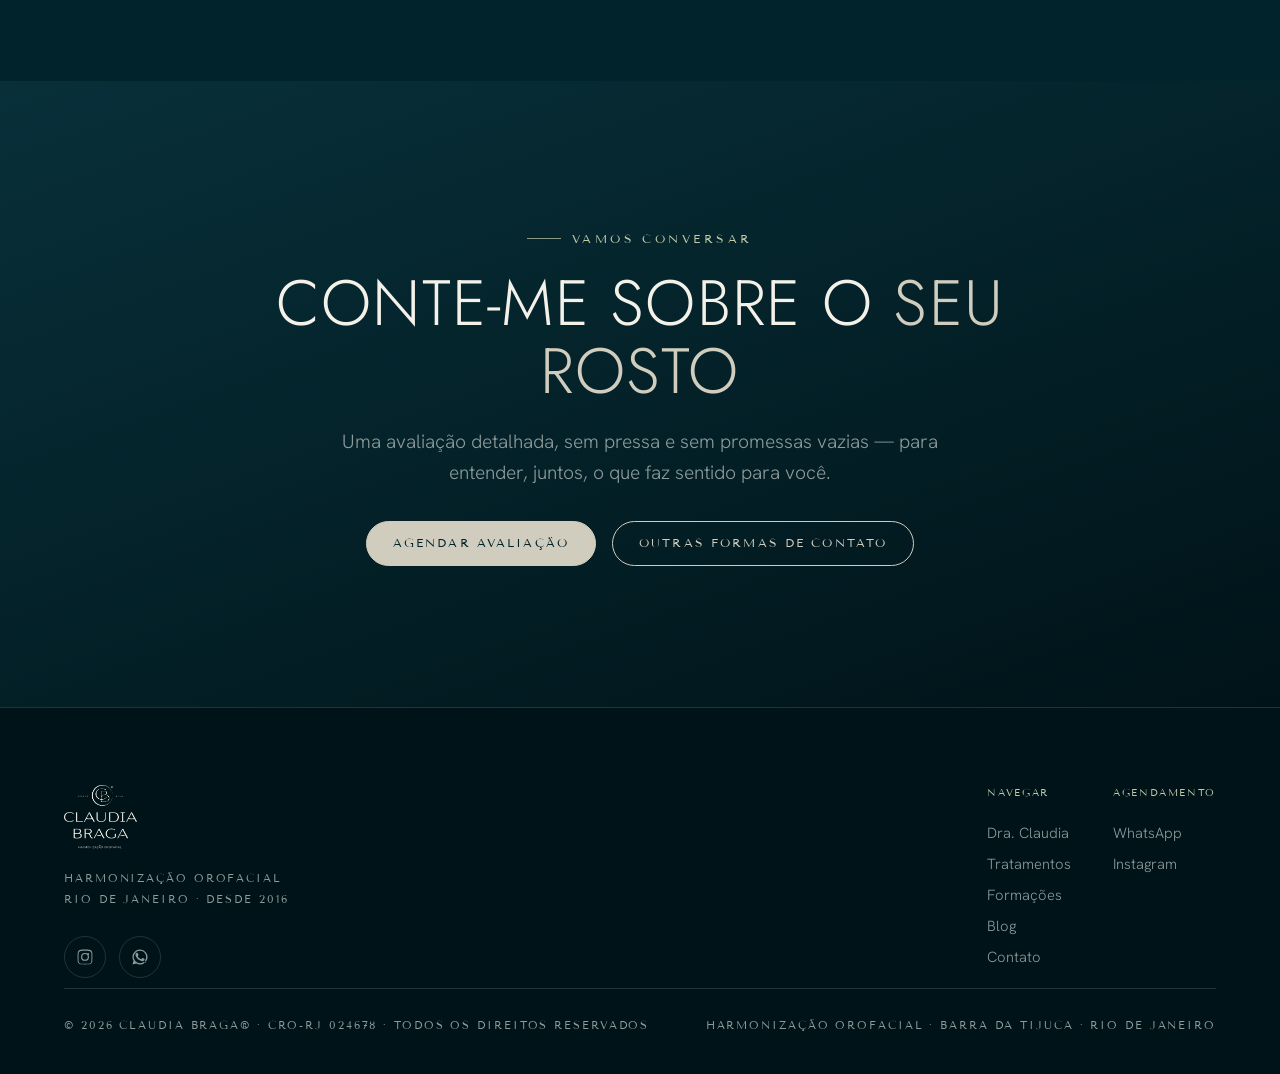
==== commit da4d7278: "Primeira leva de modificações, inclusão de CRO, etc." ====
--- a/index.html
+++ b/index.html
@@ -1,10 +1,35 @@
 <!DOCTYPE html>
 <html lang="pt-BR"><head>
 <meta charset="UTF-8"><meta name="viewport" content="width=device-width, initial-scale=1">
-<title>Claudia Braga® — Harmonização Orofacial | Rio de Janeiro</title><meta name="description" content="Harmonização Orofacial ancorada em ciência, ética e naturalidade. Dra. Claudia Braga.">
+<title>Harmonização Orofacial no Rio de Janeiro | Dra. Claudia Braga</title><meta name="description" content="Harmonização Orofacial ancorada em ciência, ética e naturalidade — na Barra da Tijuca, RJ. Avalie com a Dra. Claudia Braga (CRO-RJ 024678).">
 <link rel="icon" type="image/png" sizes="32x32" href="assets/img/logo/favicon-32.png">
 <link rel="apple-touch-icon" href="assets/img/logo/favicon-180.png">
-<link rel="stylesheet" href="assets/styles.css"></head><body>
+<link rel="stylesheet" href="assets/styles.css">
+<!-- ====== SEO · Open Graph · Dados estruturados (JSON-LD) ====== -->
+<meta name="author" content="Dra. Claudia Braga">
+<meta name="robots" content="index, follow, max-image-preview:large, max-snippet:-1">
+<meta name="theme-color" content="#01232C">
+<link rel="canonical" href="https://draclaudiabraga.com/">
+<meta property="og:type" content="website">
+<meta property="og:site_name" content="Dra. Claudia Braga — Harmonização Orofacial">
+<meta property="og:locale" content="pt_BR">
+<meta property="og:title" content="Harmonização Orofacial no Rio de Janeiro | Dra. Claudia Braga">
+<meta property="og:description" content="Harmonização Orofacial ancorada em ciência, ética e naturalidade — na Barra da Tijuca, RJ. Avalie com a Dra. Claudia Braga (CRO-RJ 024678).">
+<meta property="og:url" content="https://draclaudiabraga.com/">
+<meta property="og:image" content="https://draclaudiabraga.com/assets/img/fotos/claudia-real-01.png">
+<meta name="twitter:card" content="summary_large_image">
+<meta name="twitter:title" content="Harmonização Orofacial no Rio de Janeiro | Dra. Claudia Braga">
+<meta name="twitter:description" content="Harmonização Orofacial ancorada em ciência, ética e naturalidade — na Barra da Tijuca, RJ. Dra. Claudia Braga (CRO-RJ 024678).">
+<meta name="twitter:image" content="https://draclaudiabraga.com/assets/img/fotos/claudia-real-01.png">
+<script type="application/ld+json">
+{"@context":"https://schema.org","@graph":[
+{"@type":["Dentist","MedicalClinic"],"@id":"https://draclaudiabraga.com/#clinic","name":"Dra. Claudia Braga — Harmonização Orofacial","alternateName":"Claudia Braga","url":"https://draclaudiabraga.com/","logo":"https://draclaudiabraga.com/assets/img/logo/lockup-petrol.png","image":"https://draclaudiabraga.com/assets/img/fotos/claudia-real-01.png","telephone":"+5521991249832","currenciesAccepted":"BRL","areaServed":{"@type":"City","name":"Rio de Janeiro"},"knowsAbout":["Harmonização Orofacial","Estética Orofacial","Toxina botulínica","Preenchimento facial","Bioestimuladores","Anatomia facial"],"address":{"@type":"PostalAddress","streetAddress":"Av. das Américas, 3434, Bloco 6, sala 205 — Integral Health Institute, Barra da Tijuca","addressLocality":"Rio de Janeiro","addressRegion":"RJ","addressCountry":"BR"},"hasMap":"https://maps.google.com/maps?q=Av+das+Americas+3434+Barra+da+Tijuca+Rio+de+Janeiro+RJ","openingHoursSpecification":[{"@type":"OpeningHoursSpecification","dayOfWeek":["Monday","Tuesday","Wednesday","Thursday","Friday"],"opens":"09:00","closes":"18:00"}],"sameAs":["https://www.instagram.com/draclaudiabraga/"],"parentOrganization":{"@type":"Organization","name":"Integral Health Institute","url":"https://ihi.integralhealth.rio"},"founder":{"@id":"https://draclaudiabraga.com/#claudia"},"employee":{"@id":"https://draclaudiabraga.com/#claudia"}},
+{"@type":"Person","@id":"https://draclaudiabraga.com/#claudia","name":"Dra. Claudia Braga","alternateName":"Cláudia Braga","givenName":"Claudia","familyName":"Braga","honorificPrefix":"Dra.","jobTitle":"Cirurgiã-dentista — Harmonização Orofacial","description":"Cirurgiã-dentista (UFRJ), mestre e doutoranda em Odontologia, especialista em Harmonização Orofacial e criadora da metodologia Anatomy First.","image":"https://draclaudiabraga.com/assets/img/fotos/claudia-real-01.png","url":"https://draclaudiabraga.com/sobre.html","worksFor":{"@id":"https://draclaudiabraga.com/#clinic"},"alumniOf":[{"@type":"CollegeOrUniversity","name":"Universidade Federal do Rio de Janeiro (UFRJ)"},{"@type":"CollegeOrUniversity","name":"Universidade Estadual Paulista (UNESP)"},{"@type":"CollegeOrUniversity","name":"Universidade Estácio de Sá"}],"hasCredential":[{"@type":"EducationalOccupationalCredential","credentialCategory":"Registro profissional","name":"CRO-RJ 024678","recognizedBy":{"@type":"Organization","name":"Conselho Regional de Odontologia do Rio de Janeiro (CRO-RJ)"}},{"@type":"EducationalOccupationalCredential","credentialCategory":"Mestrado","name":"Mestre em Odontologia"},{"@type":"EducationalOccupationalCredential","credentialCategory":"Doutorado em curso","name":"Doutoranda em Odontologia"}],"knowsAbout":["Harmonização Orofacial","Anatomia facial","Anatomy First","Toxina botulínica","Preenchimento facial","Bioestimuladores"],"knowsLanguage":["Português","Inglês","Francês","Espanhol"],"sameAs":["https://www.instagram.com/draclaudiabraga/"]},
+{"@type":"WebSite","@id":"https://draclaudiabraga.com/#website","url":"https://draclaudiabraga.com/","name":"Dra. Claudia Braga — Harmonização Orofacial","inLanguage":"pt-BR","publisher":{"@id":"https://draclaudiabraga.com/#clinic"}},
+{"@type":"WebPage","@id":"https://draclaudiabraga.com/#webpage","url":"https://draclaudiabraga.com/","name":"Harmonização Orofacial no Rio de Janeiro | Dra. Claudia Braga","description":"Harmonização Orofacial ancorada em ciência, ética e naturalidade, na Barra da Tijuca (RJ), com a Dra. Claudia Braga.","isPartOf":{"@id":"https://draclaudiabraga.com/#website"},"about":{"@id":"https://draclaudiabraga.com/#clinic"},"primaryImageOfPage":"https://draclaudiabraga.com/assets/img/fotos/claudia-real-01.png","inLanguage":"pt-BR"}
+]}
+</script>
+</head><body>
 <div id="loader"><img src="assets/img/logo/monograma-offwhite.png" alt="Claudia Braga"></div>
 <div class="topbar"><div class="wrap">
   <div class="social"><a href="https://www.instagram.com/draclaudiabraga/" target="_blank" rel="noopener" aria-label="Instagram de Claudia Braga"><svg viewBox="0 0 24 24"><path d="M12 2.16c3.2 0 3.58.01 4.85.07 1.17.05 1.8.25 2.23.41.56.22.96.48 1.38.9.42.42.68.82.9 1.38.16.42.36 1.06.41 2.23.06 1.27.07 1.65.07 4.85s-.01 3.58-.07 4.85c-.05 1.17-.25 1.8-.41 2.23a3.7 3.7 0 01-.9 1.38 3.7 3.7 0 01-1.38.9c-.42.16-1.06.36-2.23.41-1.27.06-1.65.07-4.85.07s-3.58-.01-4.85-.07c-1.17-.05-1.8-.25-2.23-.41a3.7 3.7 0 01-1.38-.9 3.7 3.7 0 01-.9-1.38c-.16-.42-.36-1.06-.41-2.23-.06-1.27-.07-1.65-.07-4.85s.01-3.58.07-4.85c.05-1.17.25-1.8.41-2.23.22-.56.48-.96.9-1.38.42-.42.82-.68 1.38-.9.43-.16 1.06-.36 2.23-.41C8.42 2.17 8.8 2.16 12 2.16zm0 1.62c-3.15 0-3.52.01-4.76.07-.9.04-1.39.19-1.71.32-.43.17-.74.37-1.06.69-.32.32-.52.63-.69 1.06-.13.32-.28.81-.32 1.71-.06 1.24-.07 1.61-.07 4.76s.01 3.52.07 4.76c.04.9.19 1.39.32 1.71.17.43.37.74.69 1.06.32.32.63.52 1.06.69.32.13.81.28 1.71.32 1.24.06 1.61.07 4.76.07s3.52-.01 4.76-.07c.9-.04 1.39-.19 1.71-.32.43-.17.74-.37 1.06-.69.32-.32.52-.63.69-1.06.13-.32.28-.81.32-1.71.06-1.24.07-1.61.07-4.76s-.01-3.52-.07-4.76c-.04-.9-.19-1.39-.32-1.71a2.1 2.1 0 00-.69-1.06 2.1 2.1 0 00-1.06-.69c-.32-.13-.81-.28-1.71-.32-1.24-.06-1.61-.07-4.76-.07zm0 2.76a5.3 5.3 0 110 10.6 5.3 5.3 0 010-10.6zm0 1.62a3.68 3.68 0 100 7.36 3.68 3.68 0 000-7.36zm5.48-.16a1.24 1.24 0 11-2.48 0 1.24 1.24 0 012.48 0z"/></svg></a><a href="https://wa.me/5521991249832" target="_blank" rel="noopener" aria-label="WhatsApp"><svg viewBox="0 0 24 24"><path d="M17.5 14.4c-.3-.15-1.77-.87-2.04-.97-.27-.1-.47-.15-.67.15-.2.3-.77.97-.95 1.17-.17.2-.35.22-.65.07-.3-.15-1.26-.46-2.4-1.48-.89-.79-1.49-1.77-1.66-2.07-.17-.3-.02-.46.13-.61.13-.13.3-.35.45-.52.15-.17.2-.3.3-.5.1-.2.05-.37-.02-.52-.07-.15-.67-1.62-.92-2.22-.24-.58-.49-.5-.67-.51l-.57-.01c-.2 0-.52.07-.8.37-.27.3-1.04 1.02-1.04 2.48 0 1.46 1.07 2.88 1.22 3.08.15.2 2.1 3.2 5.08 4.49.71.31 1.26.49 1.69.62.71.23 1.36.2 1.87.12.57-.08 1.77-.72 2.02-1.42.25-.7.25-1.3.17-1.42-.07-.12-.27-.2-.57-.35zM12 2a10 10 0 00-8.6 15.06L2 22l5.06-1.33A10 10 0 1012 2zm0 1.8a8.2 8.2 0 016.96 12.54l-.2.32.79 2.88-2.96-.78-.31.18A8.2 8.2 0 1112 3.8z"/></svg></a></div>
@@ -108,6 +133,6 @@
     <div class="group"><h4>Agendamento</h4><a href="https://wa.me/5521991249832" target="_blank" rel="noopener">WhatsApp</a><a href="https://www.instagram.com/draclaudiabraga/" target="_blank" rel="noopener">Instagram</a></div>
   </div>
 </div>
-<div class="base"><span>© 2026 Claudia Braga® · Todos os direitos reservados</span><span>Harmonização Orofacial · Rio de Janeiro</span></div>
+<div class="base"><span>© 2026 Claudia Braga® · CRO-RJ 024678 · Todos os direitos reservados</span><span>Harmonização Orofacial · Barra da Tijuca · Rio de Janeiro</span></div>
 </div></footer>
 <script src="assets/app.js"></script></body></html>
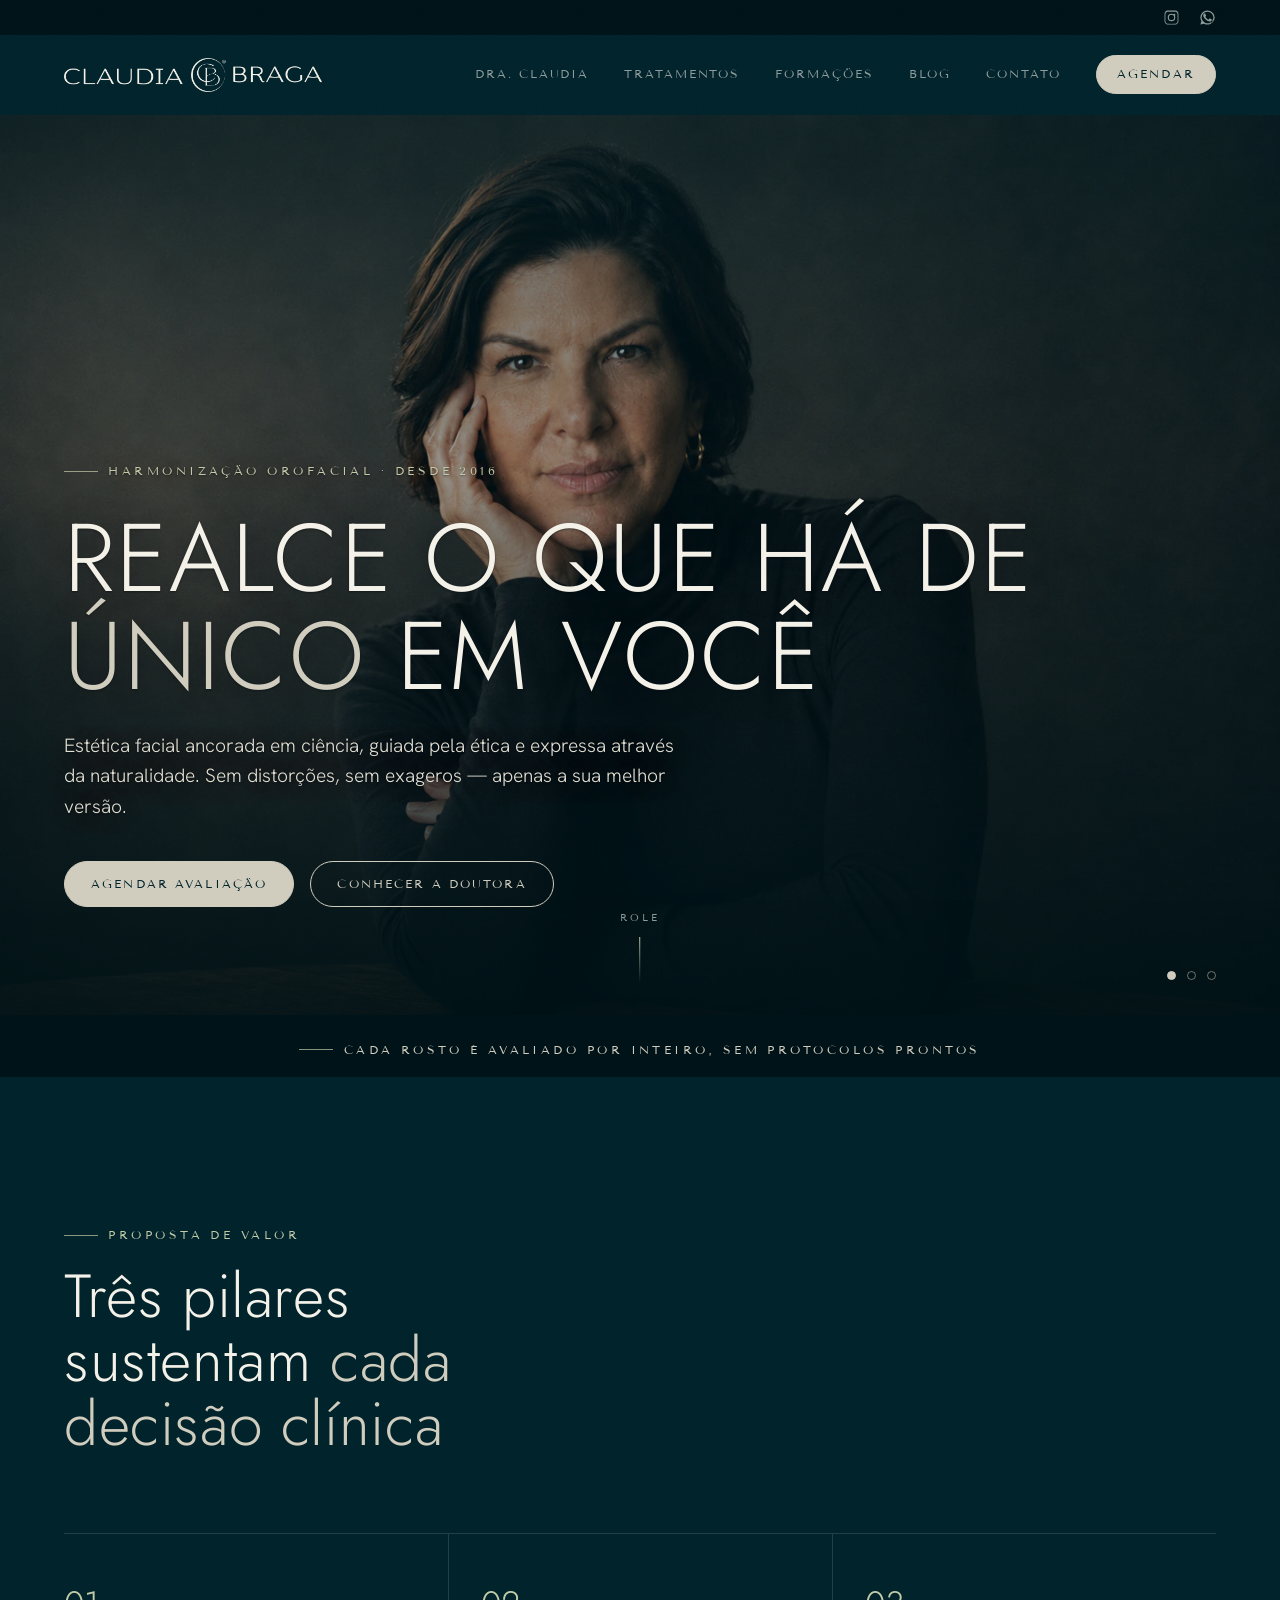
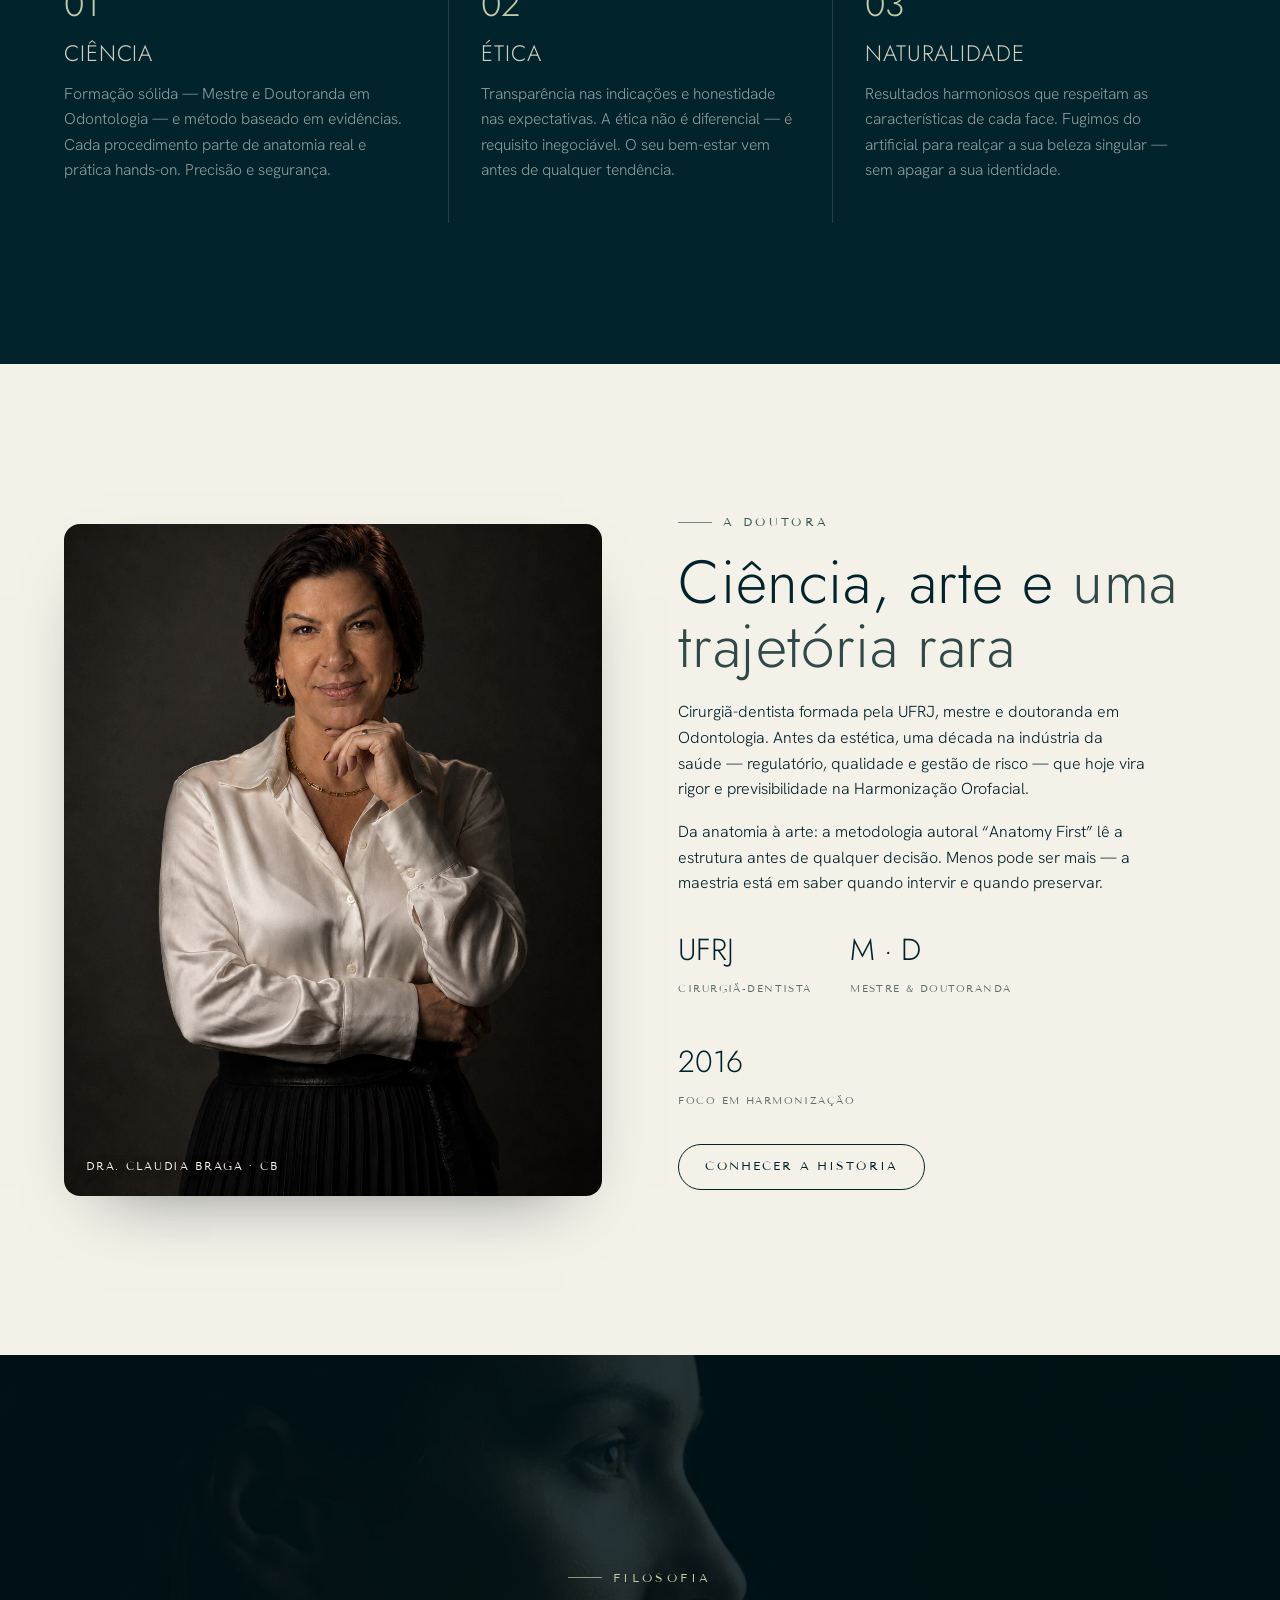
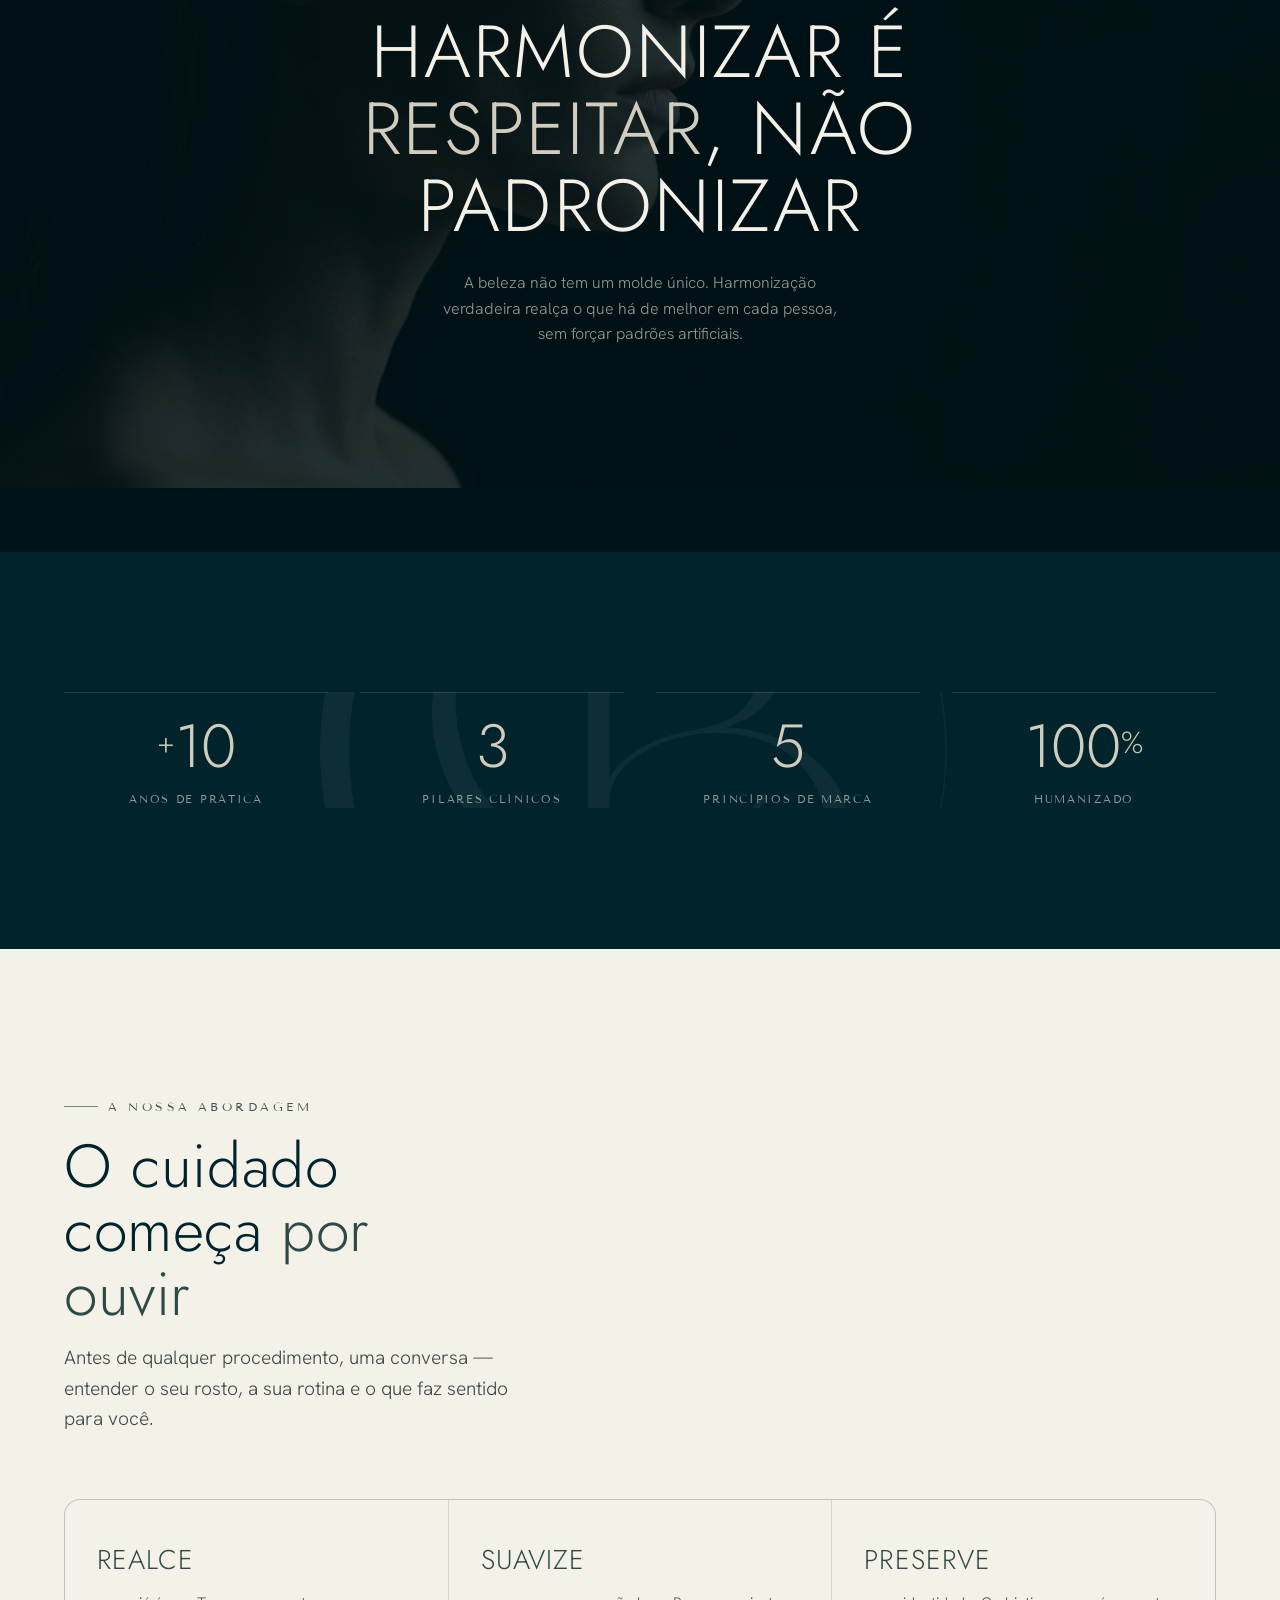
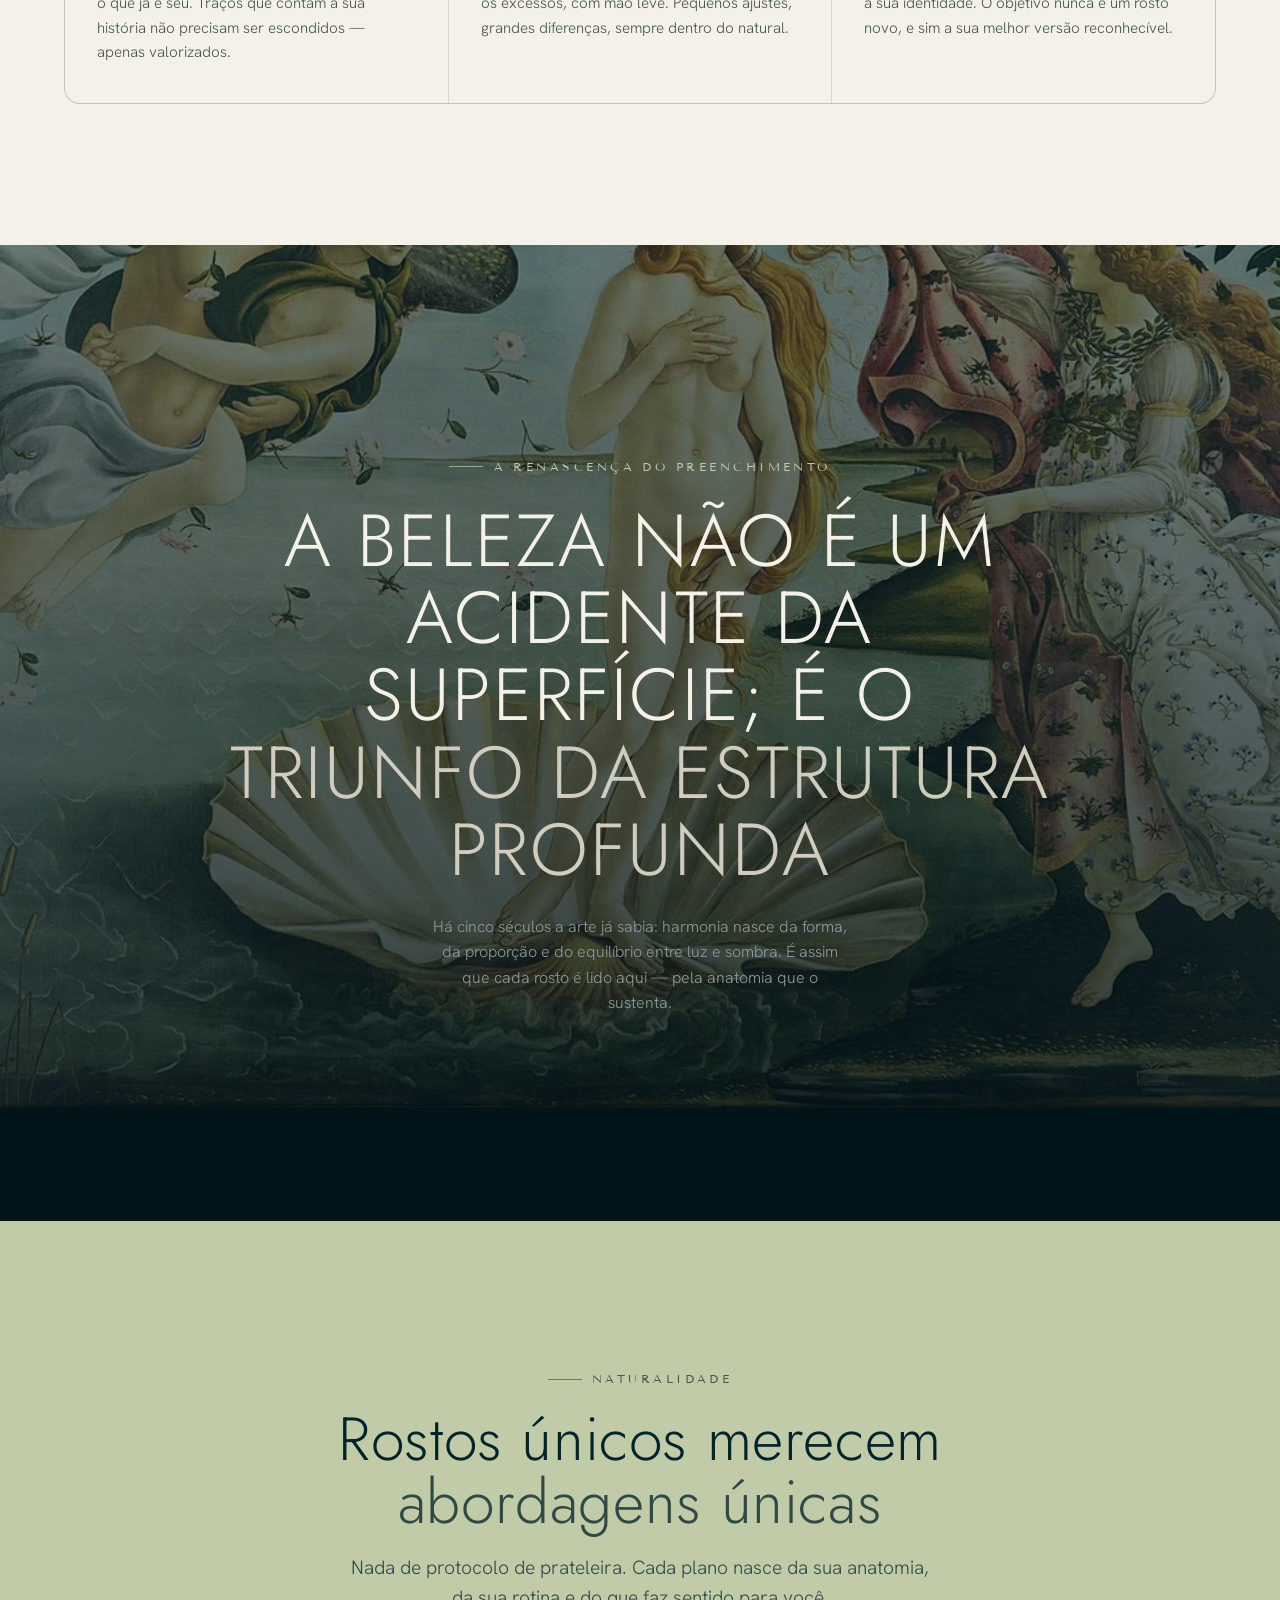
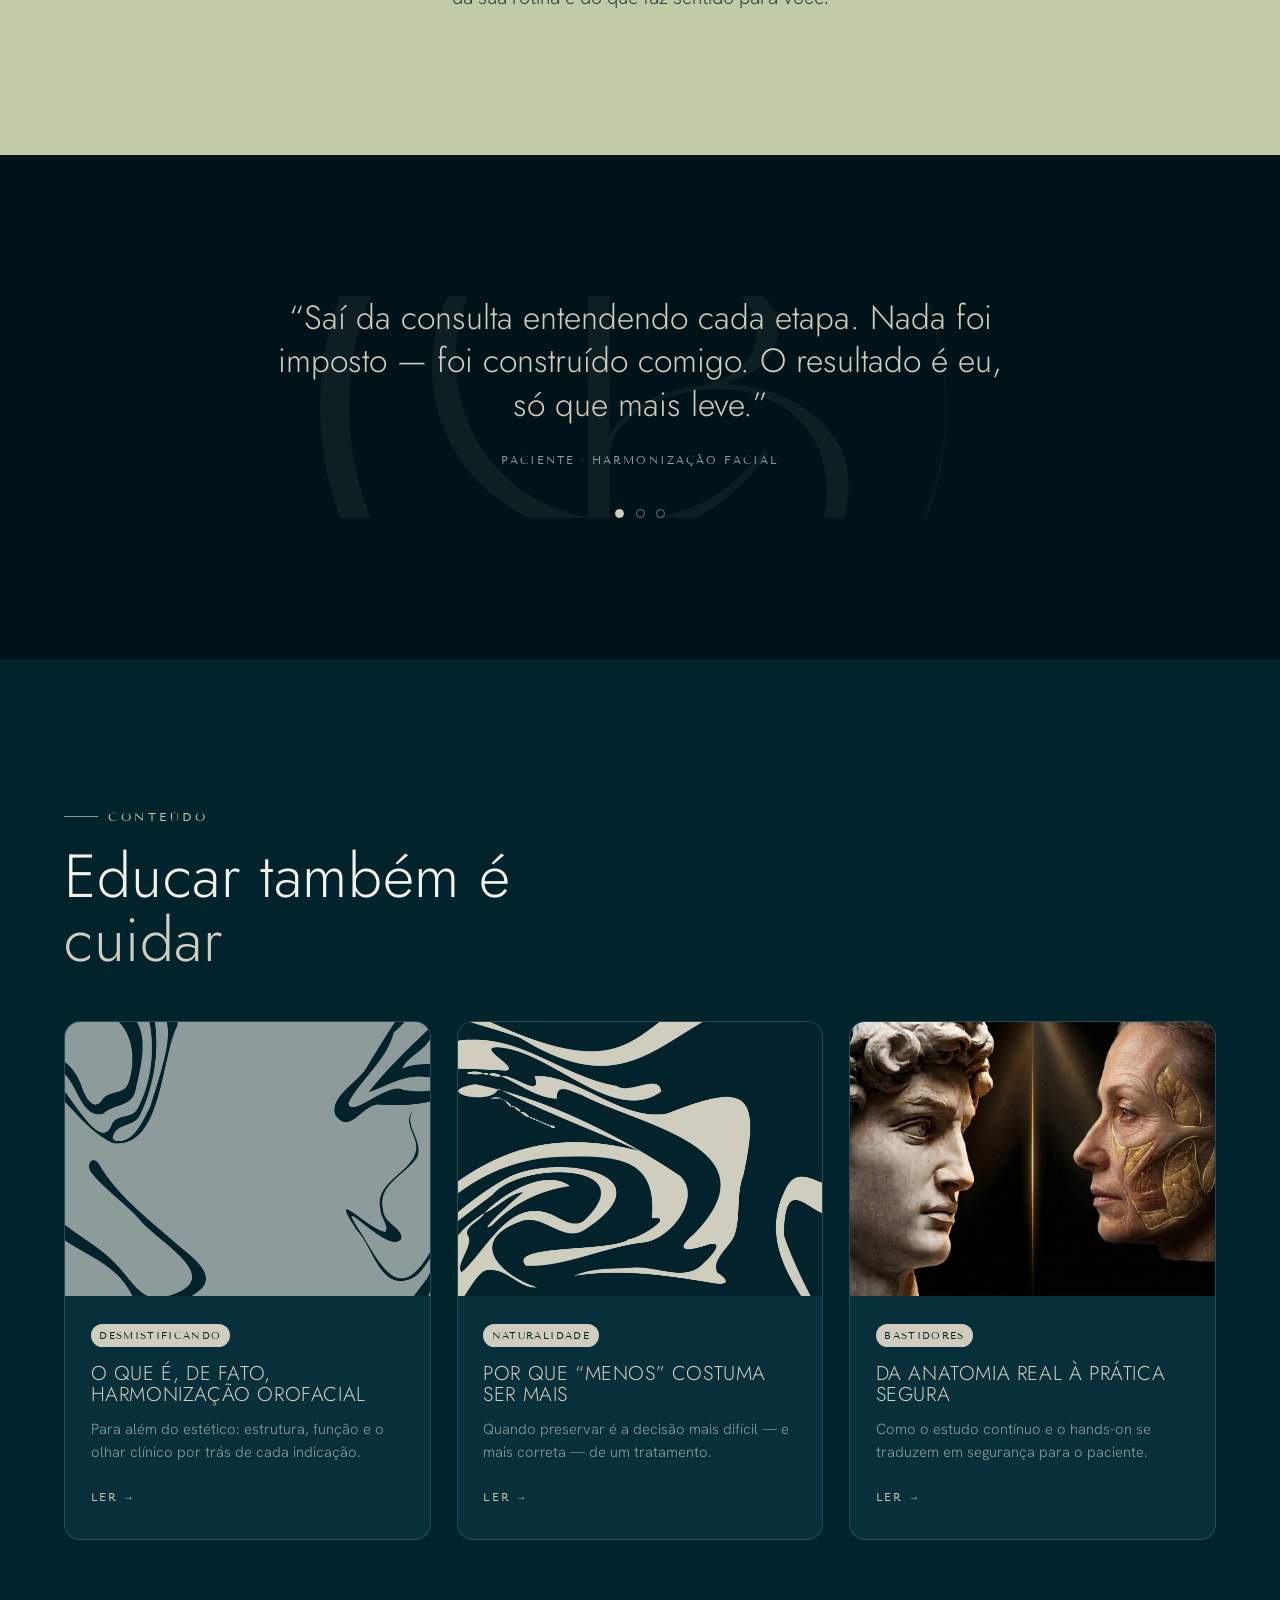
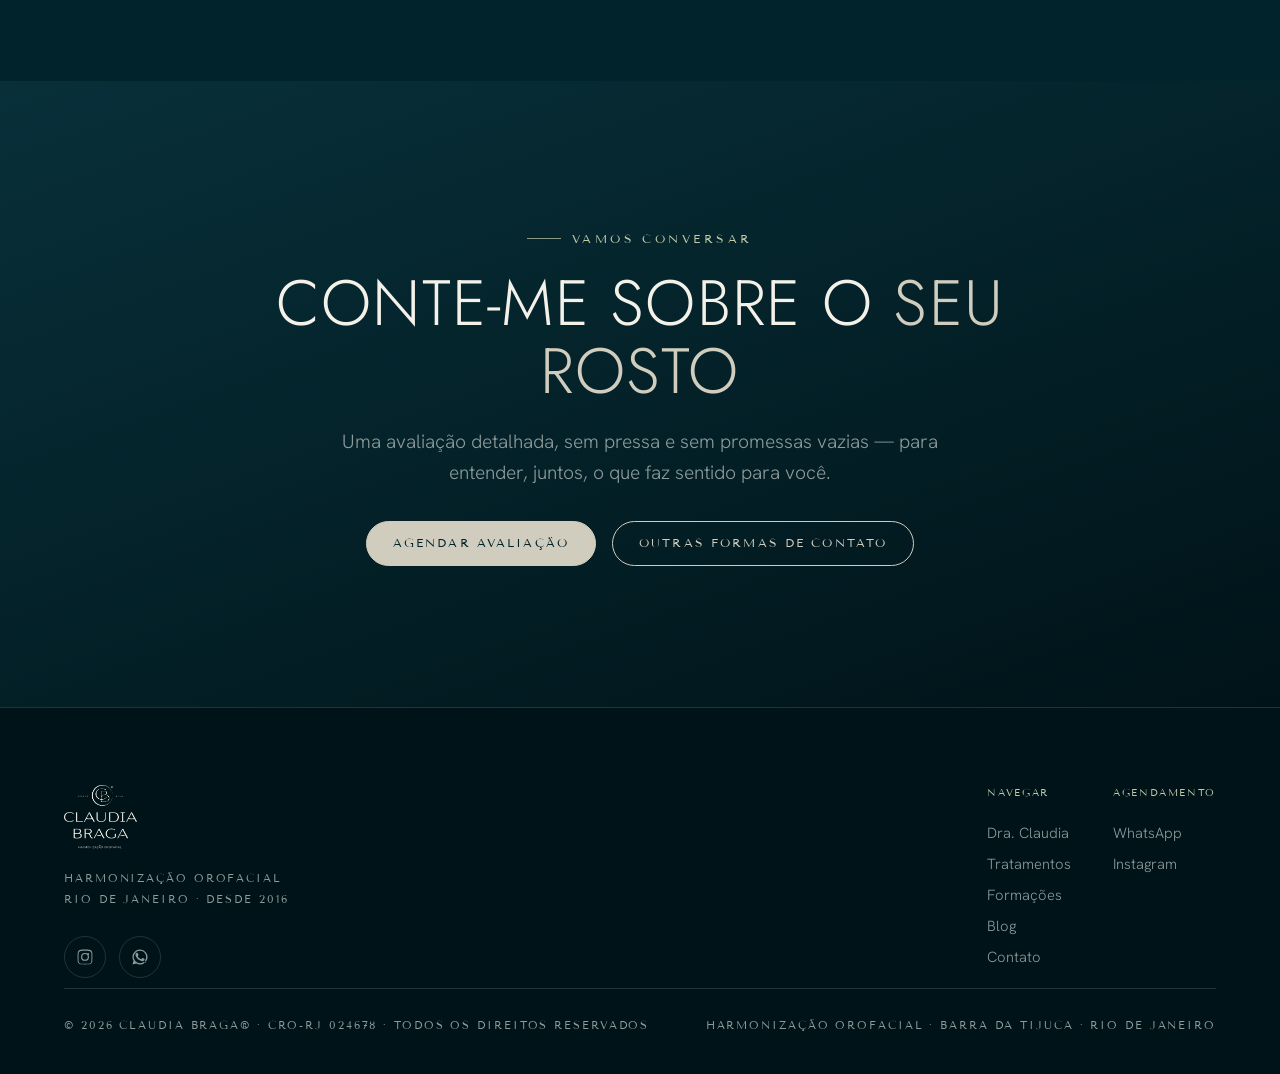
==== commit 5dcd0001: "Imagens comprimidas" ====
--- a/index.html
+++ b/index.html
@@ -5,6 +5,7 @@
 <link rel="icon" type="image/png" sizes="32x32" href="assets/img/logo/favicon-32.png">
 <link rel="apple-touch-icon" href="assets/img/logo/favicon-180.png">
 <link rel="stylesheet" href="assets/styles.css">
+<link rel="preload" as="image" href="assets/img/fotos/claudia-real-02.webp" fetchpriority="high">
 <!-- ====== SEO · Open Graph · Dados estruturados (JSON-LD) ====== -->
 <meta name="author" content="Dra. Claudia Braga">
 <meta name="robots" content="index, follow, max-image-preview:large, max-snippet:-1">
@@ -39,9 +40,9 @@
   <button class="burger" aria-label="Menu"><span></span><span></span><span></span></button>
 </div></header>
 <nav class="mobile-menu"><a href="sobre.html">Dra. Claudia</a><a href="procedimentos.html">Tratamentos</a><a href="formacao.html">Formações</a><a href="conteudo.html">Blog</a><a href="contato.html">Contato</a><a href="https://wa.me/5521991249832" target="_blank" rel="noopener">Agendar</a></nav><section class="hero"><div class="slides">
-  <div class="slide active"><img src="assets/img/fotos/claudia-real-02.png" alt="Dra. Claudia Braga"></div>
-  <div class="slide"><img src="assets/img/fotos/claudia-real-03.png" alt="Dra. Claudia Braga"></div>
-  <div class="slide"><img src="assets/img/fotos/claudia-real-01.png" alt="Dra. Claudia Braga" style="object-position:center 20%"></div>
+  <div class="slide active"><img src="assets/img/fotos/claudia-real-02.webp" alt="Dra. Claudia Braga"></div>
+  <div class="slide"><img src="assets/img/fotos/claudia-real-03.webp" alt="Dra. Claudia Braga"></div>
+  <div class="slide"><img src="assets/img/fotos/claudia-real-01.webp" alt="Dra. Claudia Braga" style="object-position:center 20%"></div>
 </div><div class="wrap">
   <span class="eyebrow reveal in">Harmonização Orofacial · desde 2016</span>
   <h1 class="h-display reveal in" data-d="1">Realce o que há de <em>único</em> em você</h1>
@@ -60,7 +61,7 @@
   </div></div></section>
 
 <section class="sec light on-light"><div class="wrap split">
-  <div class="media reveal"><img src="assets/img/fotos/claudia-real-01.png" alt="Dra. Claudia Braga"><span class="tag">Dra. Claudia Braga · CB</span></div>
+  <div class="media reveal"><img loading="lazy" decoding="async" src="assets/img/fotos/claudia-real-01.webp" alt="Dra. Claudia Braga"><span class="tag">Dra. Claudia Braga · CB</span></div>
   <div><span class="eyebrow reveal">A Doutora</span><h2 class="h1 reveal" data-d="1" style="margin-top:1.2rem">Ciência, arte e <em>uma trajetória rara</em></h2>
   <p class="reveal" data-d="2">Cirurgiã-dentista formada pela UFRJ, mestre e doutoranda em Odontologia. Antes da estética, uma década na indústria da saúde — regulatório, qualidade e gestão de risco — que hoje vira rigor e previsibilidade na Harmonização Orofacial.</p>
   <p class="reveal" data-d="2">Da anatomia à arte: a metodologia autoral “Anatomy First” lê a estrutura antes de qualquer decisão. Menos pode ser mais — a maestria está em saber quando intervir e quando preservar.</p>
@@ -68,11 +69,11 @@
   <p style="margin-top:2rem"><a class="btn reveal" data-d="3" href="sobre.html">Conhecer a história</a></p></div>
 </div></section>
 
-<section class="banda"><div class="bg"><img src="assets/img/arte/chiaroscuro.jpg" alt=""></div><div class="wrap">
+<section class="banda"><div class="bg"><img loading="lazy" decoding="async" src="assets/img/arte/chiaroscuro.webp" alt=""></div><div class="wrap">
   <span class="eyebrow center reveal">Filosofia</span><h2 class="reveal" data-d="1">Harmonizar é <em>respeitar</em>, não padronizar</h2>
   <p class="reveal" data-d="2">A beleza não tem um molde único. Harmonização verdadeira realça o que há de melhor em cada pessoa, sem forçar padrões artificiais.</p></div></section>
 
-<section class="sec dark"><div class="wrap"><div class="watermark"><img src="assets/img/logo/monograma-offwhite.png" alt=""></div>
+<section class="sec dark"><div class="wrap"><div class="watermark"><img loading="lazy" decoding="async" src="assets/img/logo/monograma-offwhite.png" alt=""></div>
   <div class="stats">
     <div class="stat reveal"><div class="n"><span class="pre">+</span><span class="count" data-to="10">0</span></div><div class="c">Anos de prática</div></div>
     <div class="stat reveal" data-d="1"><div class="n"><span class="count" data-to="3">0</span></div><div class="c">Pilares clínicos</div></div>
@@ -88,7 +89,7 @@
     <div class="verb reveal" data-d="3"><div class="v">Preserve</div><p>a sua identidade. O objetivo nunca é um rosto novo, e sim a sua melhor versão reconhecível.</p></div>
   </div></div></section>
 
-<section class="banda art"><div class="bg"><img src="assets/img/arte/botticelli-venus.png" alt="O Nascimento de Vênus, de Sandro Botticelli"></div><div class="wrap">
+<section class="banda art"><div class="bg"><img loading="lazy" decoding="async" src="assets/img/arte/botticelli-venus.webp" alt="O Nascimento de Vênus, de Sandro Botticelli"></div><div class="wrap">
   <span class="eyebrow center reveal">A Renascença do preenchimento</span>
   <h2 class="reveal" data-d="1">A beleza não é um acidente da superfície; é o <em>triunfo da estrutura profunda</em></h2>
   <p class="reveal" data-d="2">Há cinco séculos a arte já sabia: harmonia nasce da forma, da proporção e do equilíbrio entre luz e sombra. É assim que cada rosto é lido aqui — pela anatomia que o sustenta.</p></div></section>
@@ -99,7 +100,7 @@
   <p class="lead reveal" data-d="2" style="margin:1.1rem auto 0;max-width:54ch">Nada de protocolo de prateleira. Cada plano nasce da sua anatomia, da sua rotina e do que faz sentido para você.</p>
 </div></section>
 
-<section class="sec deep"><div class="wrap"><div class="watermark"><img src="assets/img/logo/monograma-offwhite.png" alt=""></div>
+<section class="sec deep"><div class="wrap"><div class="watermark"><img loading="lazy" decoding="async" src="assets/img/logo/monograma-offwhite.png" alt=""></div>
   <div class="testi reveal">
     <div class="item active"><blockquote>“Saí da consulta entendendo cada etapa. Nada foi imposto — foi construído comigo. O resultado é eu, só que mais leve.”</blockquote><div class="who">Paciente · Harmonização facial</div></div>
     <div class="item"><blockquote>“A naturalidade é o que mais me marcou. Ninguém percebeu o que eu fiz — só que eu estava bem.”</blockquote><div class="who">Paciente · Avaliação facial</div></div>
@@ -110,9 +111,9 @@
 <section class="sec dark"><div class="wrap">
   <div class="reveal" style="max-width:58ch;margin-bottom:3rem"><span class="eyebrow">Conteúdo</span><h2 class="h1" style="margin-top:1.2rem">Educar também é <em>cuidar</em></h2></div>
   <div class="grid-cards">
-    <a class="card reveal" data-d="1" href="conteudo.html"><div class="thumb"><img src="assets/img/patterns/pattern01.png" alt=""></div><div class="body"><span class="badge" style="position:static;display:inline-block;margin-bottom:1rem">Desmistificando</span><h3>O que é, de fato, Harmonização Orofacial</h3><p>Para além do estético: estrutura, função e o olhar clínico por trás de cada indicação.</p><span class="more">Ler →</span></div></a>
-    <a class="card reveal" data-d="2" href="conteudo.html"><div class="thumb"><img src="assets/img/patterns/pattern02.png" alt=""></div><div class="body"><span class="badge" style="position:static;display:inline-block;margin-bottom:1rem">Naturalidade</span><h3>Por que “menos” costuma ser mais</h3><p>Quando preservar é a decisão mais difícil — e mais correta — de um tratamento.</p><span class="more">Ler →</span></div></a>
-    <a class="card reveal" data-d="3" href="conteudo.html"><div class="thumb"><img src="assets/img/arte/estetica-anatomia.jpg" alt=""></div><div class="body"><span class="badge" style="position:static;display:inline-block;margin-bottom:1rem">Bastidores</span><h3>Da anatomia real à prática segura</h3><p>Como o estudo contínuo e o hands-on se traduzem em segurança para o paciente.</p><span class="more">Ler →</span></div></a>
+    <a class="card reveal" data-d="1" href="conteudo.html"><div class="thumb"><img loading="lazy" decoding="async" src="assets/img/patterns/pattern01.webp" alt=""></div><div class="body"><span class="badge" style="position:static;display:inline-block;margin-bottom:1rem">Desmistificando</span><h3>O que é, de fato, Harmonização Orofacial</h3><p>Para além do estético: estrutura, função e o olhar clínico por trás de cada indicação.</p><span class="more">Ler →</span></div></a>
+    <a class="card reveal" data-d="2" href="conteudo.html"><div class="thumb"><img loading="lazy" decoding="async" src="assets/img/patterns/pattern02.webp" alt=""></div><div class="body"><span class="badge" style="position:static;display:inline-block;margin-bottom:1rem">Naturalidade</span><h3>Por que “menos” costuma ser mais</h3><p>Quando preservar é a decisão mais difícil — e mais correta — de um tratamento.</p><span class="more">Ler →</span></div></a>
+    <a class="card reveal" data-d="3" href="conteudo.html"><div class="thumb"><img loading="lazy" decoding="async" src="assets/img/arte/estetica-anatomia.webp" alt=""></div><div class="body"><span class="badge" style="position:static;display:inline-block;margin-bottom:1rem">Bastidores</span><h3>Da anatomia real à prática segura</h3><p>Como o estudo contínuo e o hands-on se traduzem em segurança para o paciente.</p><span class="more">Ler →</span></div></a>
   </div></div></section>
 <section class="sec cta-band"><div class="wrap">
   <span class="eyebrow center reveal">Vamos conversar</span>
